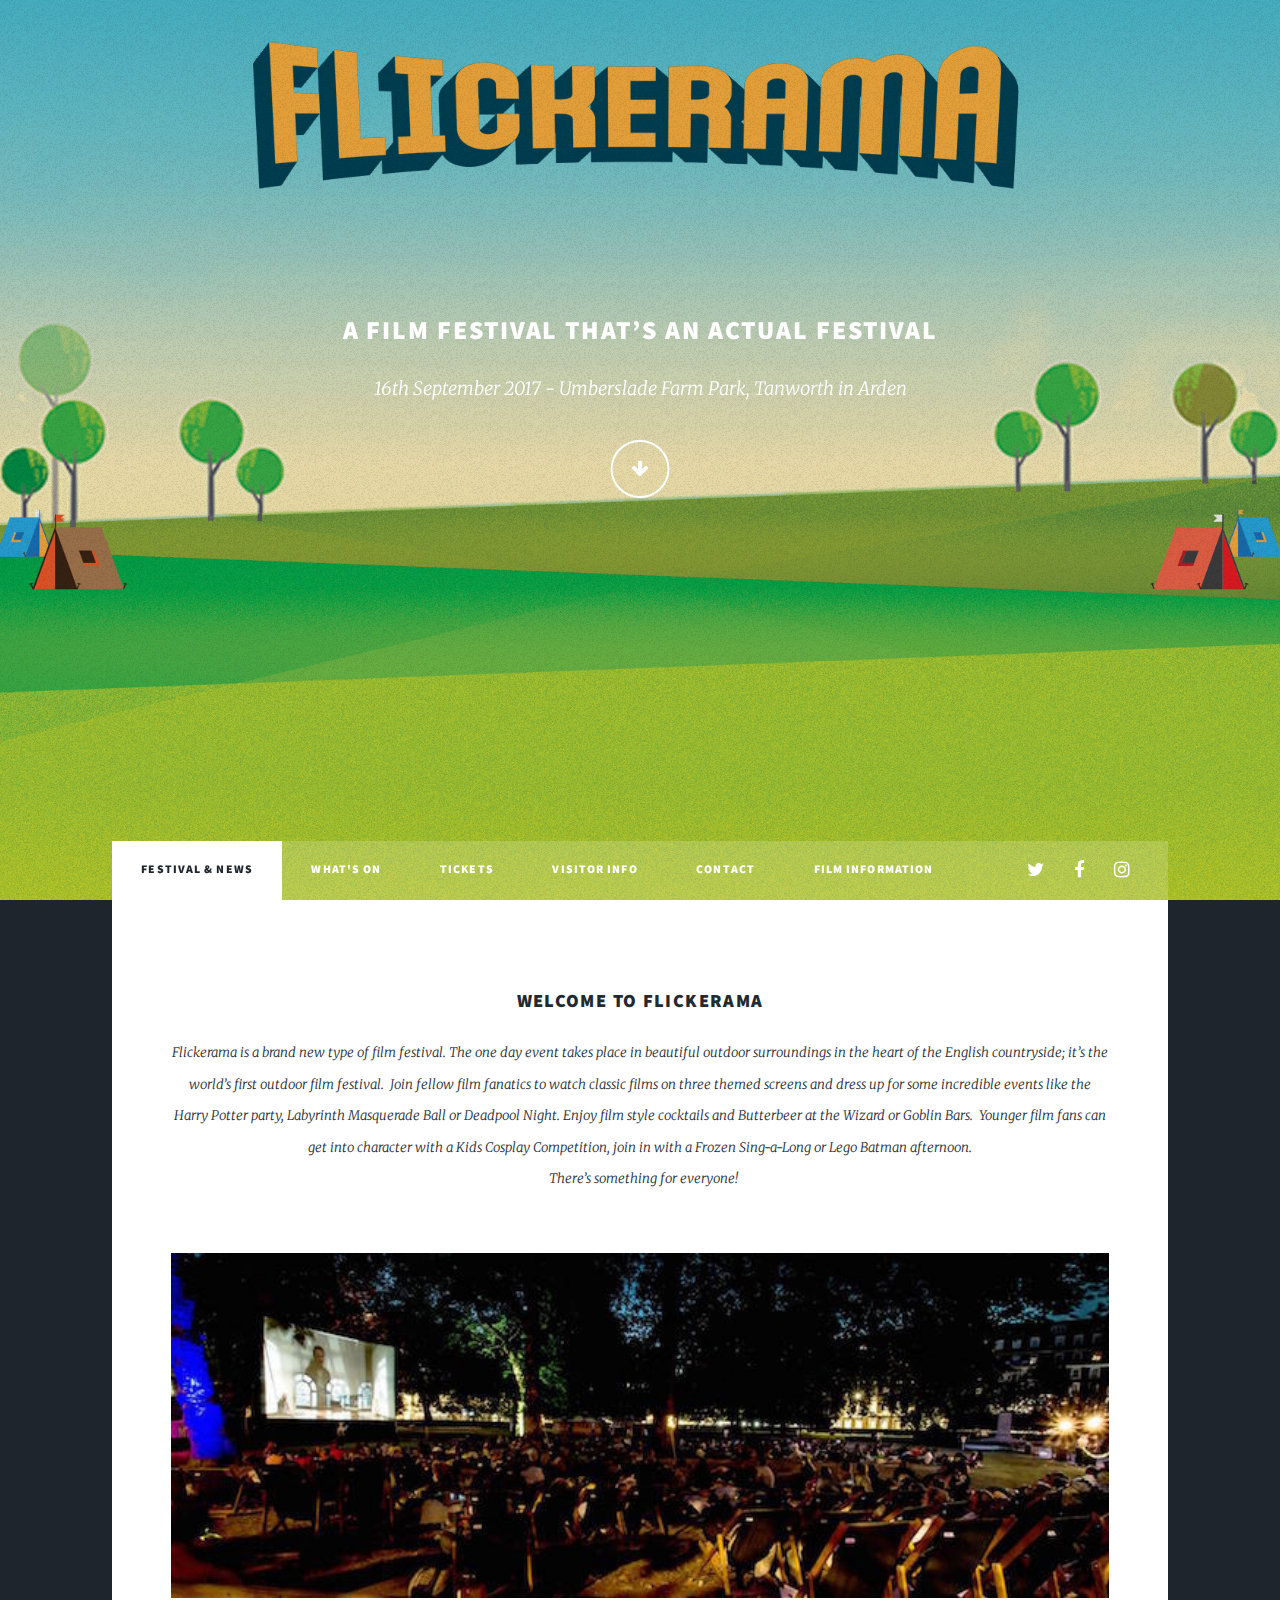
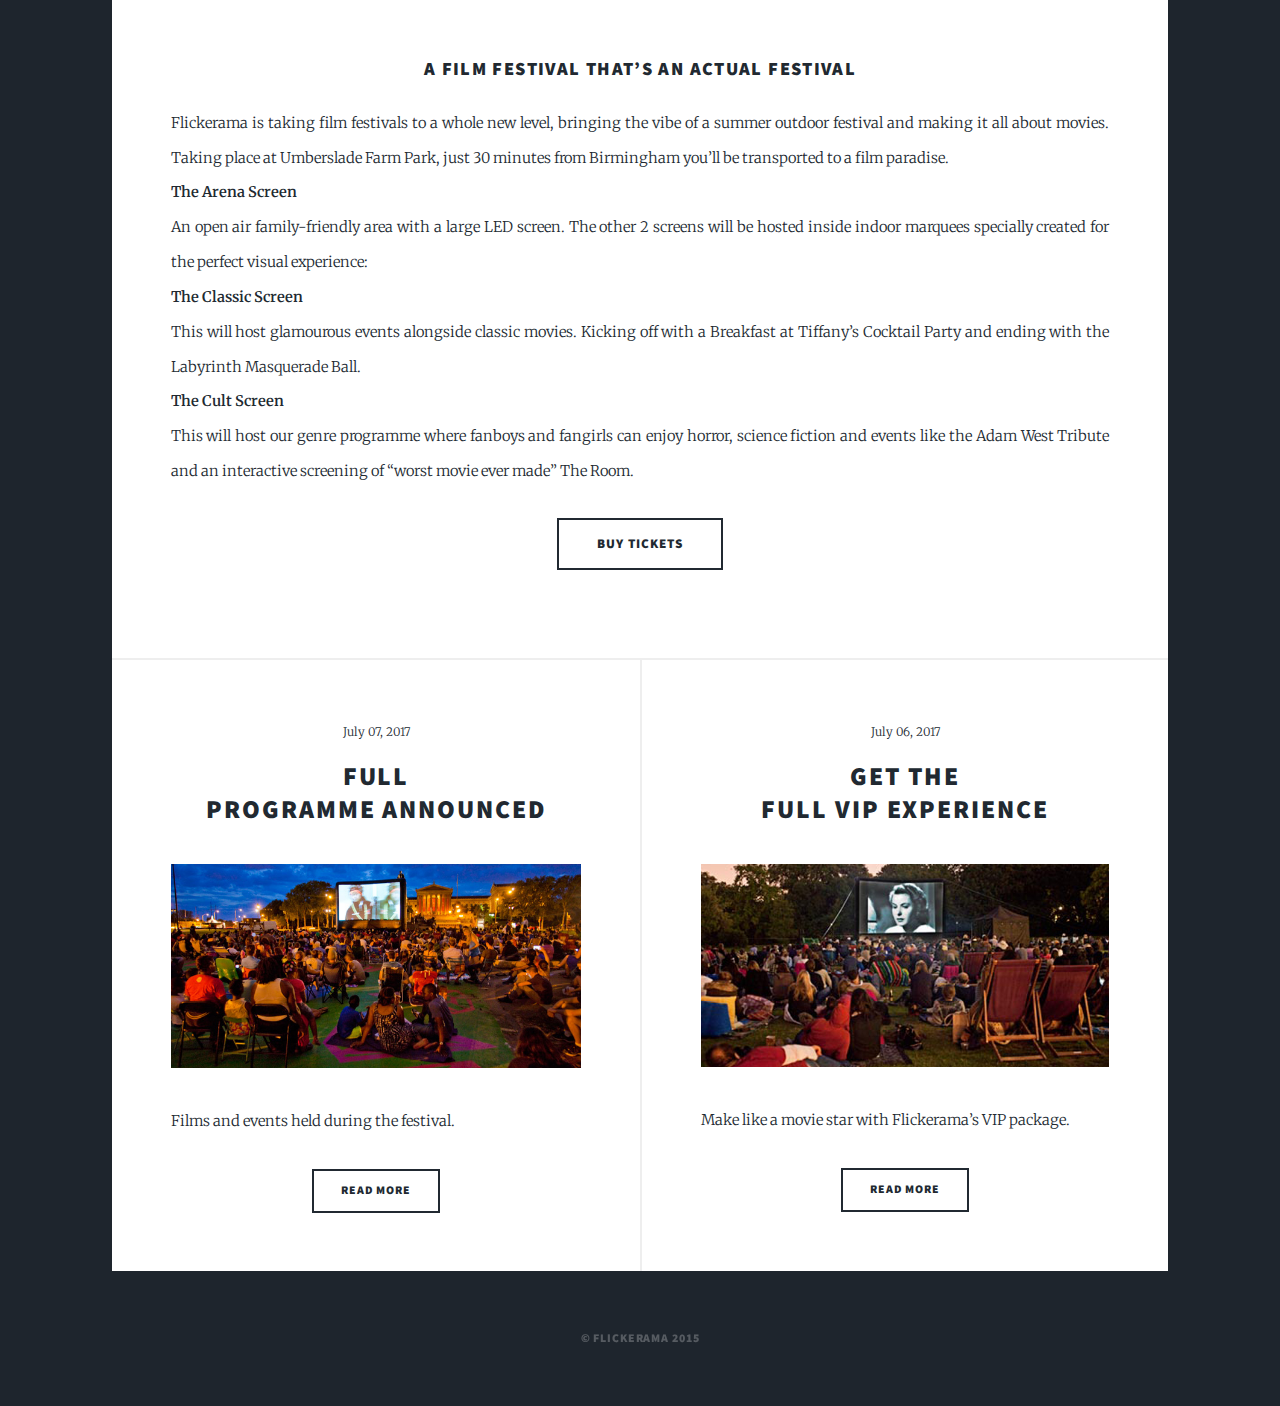
==== index.html @ 639da4da "working links to the news pages" ====
<!DOCTYPE HTML>
<html>
	<head>
		<title>Flickerama Film Festival</title>
		<meta charset="utf-8" />
		<meta name="viewport" content="width=device-width, initial-scale=1, user-scalable=no" />
		<link rel="stylesheet" href="assets/css/main.css" />
		<noscript><link rel="stylesheet" href="assets/css/noscript.css" /></noscript>
	</head>
	<body class="is-loading">

		<!-- Wrapper -->
			<div id="wrapper" class="fade-in">

				<!-- Intro -->
					<div id="intro">
						<div id="introText">
							<h2>A FILM FESTIVAL THAT’S AN ACTUAL FESTIVAL</h2>
							<p>16th September 2017 - Umberslade Farm Park, Tanworth in Arden</a><br /></p>
							<ul class="actions">
								<li><a href="#header" class="button icon solo fa-arrow-down scrolly">Continue</a></li>
							</ul>
						</div>
					</div>

				<!-- Header -->
					<header id="header">
						<!-- <a href="index.html" class="logo">HOME</a> -->
					</header>

				<!-- Nav -->
					<nav id="nav">
						<ul class="links">
							<li class="active"><a href="index.html">Festival & News</a></li>
							<li><a href="whatson.html">What's On</a></li>
							<li><a href="tickets.html">Tickets</a></li>
							<li><a href="visit.html">Visitor Info</a></li>
							<li><a href="contact.html">Contact</a></li>
							<li><a href="films.html">Film Information</a></li>
						</ul>
						<ul class="icons">
							<li><a href="http://twitter.com/flickerama" target="_blank" class="icon fa-twitter"><span class="label">Twitter</span></a></li>
							<li><a href="http://www.facebook.com/flickerama" target="_blank" class="icon fa-facebook"><span class="label">Facebook</span></a></li>
							<li><a href="#" class="icon fa-instagram"><span class="label">Instagram</span></a></li>
						</ul>
					</nav>

				<!-- Main -->
					<div id="main">

						<!-- Featured Post -->
							<article class="post featured">
								<header class="major">
									 <!--<span class="date">April 25, 2017</span> -->
									<h3>Welcome to Flickerama<br /></h3>
									<p>Flickerama is a brand new type of film festival. The one day event takes place in beautiful outdoor surroundings in the heart of the English countryside; it’s the world’s first outdoor film festival. 
									Join fellow film fanatics to watch classic films on three themed screens and dress up for some incredible events like the Harry Potter party, Labyrinth Masquerade Ball or Deadpool Night. Enjoy film style cocktails and Butterbeer at the Wizard or Goblin Bars.  Younger film fans can get into character with a Kids Cosplay Competition, join in with a Frozen Sing-a-Long or Lego Batman afternoon.<br />
 
									There’s something for everyone!</p>
								</header>
								<a href="#" class="image main"><img src="images/film1.jpg" alt="" /></a>
								<h3>A film festival that’s an actual festival<br /></h3>
								<p>Flickerama is taking film festivals to a whole new level, bringing the vibe of a summer outdoor festival and making it all about movies. Taking place at Umberslade Farm Park, just 30 minutes from Birmingham you’ll be transported to a film paradise.<br/>
								<b>The Arena Screen</b><br/>
								An open air family-friendly area with a large LED screen. The other 2 screens will be hosted inside indoor marquees specially created for the perfect visual experience:<br/>

								<b>The Classic Screen</b><br/>
								This will host glamourous events alongside classic movies. Kicking off with a Breakfast at Tiffany’s Cocktail Party and ending with the Labyrinth Masquerade Ball.<br/>

								<b>The Cult Screen</b><br/>
								This will host our genre programme where fanboys and fangirls can enjoy horror, science fiction and events like the Adam West Tribute and an interactive screening of “worst movie ever made” The Room.</p>

								<ul class="actions">
									<li><a href="#" class="button big">Buy Tickets</a></li>
								</ul>
							</article>

						<!-- Posts -->
							<section class="posts">
								<article>
									<header>
										<span class="date">July 07, 2017</span>
										<h2><a href="/news_july_07.html">Full<br />
										Programme Announced</a></h2>
									</header>
									<a href="#" class="image fit"><img src="images/film2.jpg" alt="" /></a>
									<p>Films and events held during the festival.</p>
									<ul class="actions">
										<li><a href="/news_july_07.html" class="button">Read More</a></li>
									</ul>
								</article>
								<article>
									<header>
										<span class="date">July 06, 2017</span>
										<h2><a href="/vip.html">GET THE<br />
										FULL VIP EXPERIENCE</a></h2>
									</header>
									<a href="#" class="image fit"><img src="images/film3.jpg" alt="" /></a>
									<p>Make like a movie star with Flickerama’s VIP package.</p>
									<ul class="actions">
										<li><a href="/vip.html" class="button">Read More</a></li>
									</ul>
								</article>
								<!-- <article>
									<header>
										<span class="date">April 18, 2017</span>
										<h2><a href="#">Ante mattis<br />
										interdum dolor</a></h2>
									</header>
									<a href="#" class="image fit"><img src="images/pic04.jpg" alt="" /></a>
									<p>Donec eget ex magna. Interdum et malesuada fames ac ante ipsum primis in faucibus. Pellentesque venenatis dolor imperdiet dolor mattis sagittis magna etiam.</p>
									<ul class="actions">
										<li><a href="#" class="button">Full Story</a></li>
									</ul>
								</article>
								<article>
									<header>
										<span class="date">April 14, 2017</span>
										<h2><a href="#">Tempus sed<br />
										nulla imperdiet</a></h2>
									</header>
									<a href="#" class="image fit"><img src="images/pic05.jpg" alt="" /></a>
									<p>Donec eget ex magna. Interdum et malesuada fames ac ante ipsum primis in faucibus. Pellentesque venenatis dolor imperdiet dolor mattis sagittis magna etiam.</p>
									<ul class="actions">
										<li><a href="#" class="button">Full Story</a></li>
									</ul>
								</article>
								<article>
									<header>
										<span class="date">April 11, 2017</span>
										<h2><a href="#">Odio magna<br />
										sed consectetur</a></h2>
									</header>
									<a href="#" class="image fit"><img src="images/pic06.jpg" alt="" /></a>
									<p>Donec eget ex magna. Interdum et malesuada fames ac ante ipsum primis in faucibus. Pellentesque venenatis dolor imperdiet dolor mattis sagittis magna etiam.</p>
									<ul class="actions">
										<li><a href="#" class="button">Full Story</a></li>
									</ul>
								</article>
								<article>
									<header>
										<span class="date">April 7, 2017</span>
										<h2><a href="#">Augue lorem<br />
										primis vestibulum</a></h2>
									</header>
									<a href="#" class="image fit"><img src="images/pic07.jpg" alt="" /></a>
									<p>Donec eget ex magna. Interdum et malesuada fames ac ante ipsum primis in faucibus. Pellentesque venenatis dolor imperdiet dolor mattis sagittis magna etiam.</p>
									<ul class="actions">
										<li><a href="#" class="button">Full Story</a></li>
									</ul>
								</article> -->
							</section>

						<!-- Footer -->
						<!--	<footer>
								<div class="pagination">
									<a href="#" class="previous">Prev</a>
									<a href="#" class="page active">1</a>
									<a href="#" class="page">2</a>
									<a href="#" class="page">3</a>
									<span class="extra">&hellip;</span>
									<a href="#" class="page">8</a>
									<a href="#" class="page">9</a>
									<a href="#" class="page">10</a>
									<a href="#" class="next">Next</a>
								</div>
							</footer> -->

					</div>

				<!-- Footer -->
					<footer id="footer">
						<!--<section>
							<form method="post" action="#">
								<div class="field">
									<label for="name">Name</label>
									<input type="text" name="name" id="name" />
								</div>
								<div class="field">
									<label for="email">Email</label>
									<input type="text" name="email" id="email" />
								</div>
								<div class="field">
									<label for="message">Message</label>
									<textarea name="message" id="message" rows="3"></textarea>
								</div>
								<ul class="actions">
									<li><input type="submit" value="Send Message" /></li>
								</ul>
							</form>
						</section>
						<section class="split contact">
							<section class="alt">
								<h3>Address</h3>
								<p>1234 Somewhere Road #87257<br />
								Nashville, TN 00000-0000</p>
							</section>
							<section>
								<h3>Phone</h3>
								<p><a href="#">(000) 000-0000</a></p>
							</section>
							<section>
								<h3>Email</h3>
								<p><a href="#">info@untitled.tld</a></p>
							</section>
							<section>
								<h3>Social</h3>
								<ul class="icons alt">
									<li><a href="#" class="icon alt fa-twitter"><span class="label">Twitter</span></a></li>
									<li><a href="#" class="icon alt fa-facebook"><span class="label">Facebook</span></a></li>
									<li><a href="#" class="icon alt fa-instagram"><span class="label">Instagram</span></a></li>
									<li><a href="#" class="icon alt fa-github"><span class="label">GitHub</span></a></li>
								</ul>
							</section>
						</section>  -->
					</footer>

				<!-- Copyright -->
					<div id="copyright">
						<ul><li>&copy; Flickerama 2015</li></ul>
					</div>

			</div>

		<!-- Scripts -->
			<script src="assets/js/jquery.min.js"></script>
			<script src="assets/js/jquery.scrollex.min.js"></script>
			<script src="assets/js/jquery.scrolly.min.js"></script>
			<script src="assets/js/skel.min.js"></script>
			<script src="assets/js/util.js"></script>
			<script src="assets/js/main.js"></script>

	</body>
</html>
---- assets/css/main.css ----
@import url(font-awesome.min.css);
@import url("https://fonts.googleapis.com/css?family=Merriweather:300,700,300italic,700italic|Source+Sans+Pro:900");

/* Reset */

	html, body, div, span, applet, object, iframe, h1, h2, h3, h4, h5, h6, p, blockquote, pre, a, abbr, acronym, address, big, cite, code, del, dfn, em, img, ins, kbd, q, s, samp, small, strike, strong, sub, sup, tt, var, b, u, i, center, dl, dt, dd, ol, ul, li, fieldset, form, label, legend, table, caption, tbody, tfoot, thead, tr, th, td, article, aside, canvas, details, embed, figure, figcaption, footer, header, hgroup, menu, nav, output, ruby, section, summary, time, mark, audio, video {
		margin: 0;
		padding: 0;
		border: 0;
		font-size: 100%;
		font: inherit;
		vertical-align: baseline;
	}

	article, aside, details, figcaption, figure, footer, header, hgroup, menu, nav, section {
		display: block;
	}

	body {
		line-height: 1;
	}

	ol, ul {
		list-style: none;
	}

	blockquote, q {
		quotes: none;
	}

	blockquote:before, blockquote:after, q:before, q:after {
		content: '';
		content: none;
	}

	table {
		border-collapse: collapse;
		border-spacing: 0;
	}

	body {
		-webkit-text-size-adjust: none;
	}

/* Box Model */

	*, *:before, *:after {
		-moz-box-sizing: border-box;
		-webkit-box-sizing: border-box;
		box-sizing: border-box;
	}

/* Grid */

	.row {
		border-bottom: solid 1px transparent;
		-moz-box-sizing: border-box;
		-webkit-box-sizing: border-box;
		box-sizing: border-box;
	}

	.row > * {
		float: left;
		-moz-box-sizing: border-box;
		-webkit-box-sizing: border-box;
		box-sizing: border-box;
	}

	.row:after, .row:before {
		content: '';
		display: block;
		clear: both;
		height: 0;
	}

	.row.uniform > * > :first-child {
		margin-top: 0;
	}

	.row.uniform > * > :last-child {
		margin-bottom: 0;
	}

	.row.\30 \25 > * {
		padding: 0 0 0 0rem;
	}

	.row.\30 \25 {
		margin: 0 0 -1px 0rem;
	}

	.row.uniform.\30 \25 > * {
		padding: 0rem 0 0 0rem;
	}

	.row.uniform.\30 \25 {
		margin: 0rem 0 -1px 0rem;
	}

	.row > * {
		padding: 0 0 0 1.5rem;
	}

	.row {
		margin: 0 0 -1px -1.5rem;
	}

	.row.uniform > * {
		padding: 1.5rem 0 0 1.5rem;
	}

	.row.uniform {
		margin: -1.5rem 0 -1px -1.5rem;
	}

	.row.\32 00\25 > * {
		padding: 0 0 0 3rem;
	}

	.row.\32 00\25 {
		margin: 0 0 -1px -3rem;
	}

	.row.uniform.\32 00\25 > * {
		padding: 3rem 0 0 3rem;
	}

	.row.uniform.\32 00\25 {
		margin: -3rem 0 -1px -3rem;
	}

	.row.\31 50\25 > * {
		padding: 0 0 0 2.25rem;
	}

	.row.\31 50\25 {
		margin: 0 0 -1px -2.25rem;
	}

	.row.uniform.\31 50\25 > * {
		padding: 2.25rem 0 0 2.25rem;
	}

	.row.uniform.\31 50\25 {
		margin: -2.25rem 0 -1px -2.25rem;
	}

	.row.\35 0\25 > * {
		padding: 0 0 0 0.75rem;
	}

	.row.\35 0\25 {
		margin: 0 0 -1px -0.75rem;
	}

	.row.uniform.\35 0\25 > * {
		padding: 0.75rem 0 0 0.75rem;
	}

	.row.uniform.\35 0\25 {
		margin: -0.75rem 0 -1px -0.75rem;
	}

	.row.\32 5\25 > * {
		padding: 0 0 0 0.375rem;
	}

	.row.\32 5\25 {
		margin: 0 0 -1px -0.375rem;
	}

	.row.uniform.\32 5\25 > * {
		padding: 0.375rem 0 0 0.375rem;
	}

	.row.uniform.\32 5\25 {
		margin: -0.375rem 0 -1px -0.375rem;
	}

	.\31 2u, .\31 2u\24 {
		width: 100%;
		clear: none;
		margin-left: 0;
	}

	.\31 1u, .\31 1u\24 {
		width: 91.6666666667%;
		clear: none;
		margin-left: 0;
	}

	.\31 0u, .\31 0u\24 {
		width: 83.3333333333%;
		clear: none;
		margin-left: 0;
	}

	.\39 u, .\39 u\24 {
		width: 75%;
		clear: none;
		margin-left: 0;
	}

	.\38 u, .\38 u\24 {
		width: 66.6666666667%;
		clear: none;
		margin-left: 0;
	}

	.\37 u, .\37 u\24 {
		width: 58.3333333333%;
		clear: none;
		margin-left: 0;
	}

	.\36 u, .\36 u\24 {
		width: 50%;
		clear: none;
		margin-left: 0;
	}

	.\35 u, .\35 u\24 {
		width: 41.6666666667%;
		clear: none;
		margin-left: 0;
	}

	.\34 u, .\34 u\24 {
		width: 33.3333333333%;
		clear: none;
		margin-left: 0;
	}

	.\33 u, .\33 u\24 {
		width: 25%;
		clear: none;
		margin-left: 0;
	}

	.\32 u, .\32 u\24 {
		width: 16.6666666667%;
		clear: none;
		margin-left: 0;
	}

	.\31 u, .\31 u\24 {
		width: 8.3333333333%;
		clear: none;
		margin-left: 0;
	}

	.\31 2u\24 + *,
	.\31 1u\24 + *,
	.\31 0u\24 + *,
	.\39 u\24 + *,
	.\38 u\24 + *,
	.\37 u\24 + *,
	.\36 u\24 + *,
	.\35 u\24 + *,
	.\34 u\24 + *,
	.\33 u\24 + *,
	.\32 u\24 + *,
	.\31 u\24 + * {
		clear: left;
	}

	.\-11u {
		margin-left: 91.66667%;
	}

	.\-10u {
		margin-left: 83.33333%;
	}

	.\-9u {
		margin-left: 75%;
	}

	.\-8u {
		margin-left: 66.66667%;
	}

	.\-7u {
		margin-left: 58.33333%;
	}

	.\-6u {
		margin-left: 50%;
	}

	.\-5u {
		margin-left: 41.66667%;
	}

	.\-4u {
		margin-left: 33.33333%;
	}

	.\-3u {
		margin-left: 25%;
	}

	.\-2u {
		margin-left: 16.66667%;
	}

	.\-1u {
		margin-left: 8.33333%;
	}

	@media screen and (max-width: 1680px) {

		.row > * {
			padding: 0 0 0 1.5rem;
		}

		.row {
			margin: 0 0 -1px -1.5rem;
		}

		.row.uniform > * {
			padding: 1.5rem 0 0 1.5rem;
		}

		.row.uniform {
			margin: -1.5rem 0 -1px -1.5rem;
		}

		.row.\32 00\25 > * {
			padding: 0 0 0 3rem;
		}

		.row.\32 00\25 {
			margin: 0 0 -1px -3rem;
		}

		.row.uniform.\32 00\25 > * {
			padding: 3rem 0 0 3rem;
		}

		.row.uniform.\32 00\25 {
			margin: -3rem 0 -1px -3rem;
		}

		.row.\31 50\25 > * {
			padding: 0 0 0 2.25rem;
		}

		.row.\31 50\25 {
			margin: 0 0 -1px -2.25rem;
		}

		.row.uniform.\31 50\25 > * {
			padding: 2.25rem 0 0 2.25rem;
		}

		.row.uniform.\31 50\25 {
			margin: -2.25rem 0 -1px -2.25rem;
		}

		.row.\35 0\25 > * {
			padding: 0 0 0 0.75rem;
		}

		.row.\35 0\25 {
			margin: 0 0 -1px -0.75rem;
		}

		.row.uniform.\35 0\25 > * {
			padding: 0.75rem 0 0 0.75rem;
		}

		.row.uniform.\35 0\25 {
			margin: -0.75rem 0 -1px -0.75rem;
		}

		.row.\32 5\25 > * {
			padding: 0 0 0 0.375rem;
		}

		.row.\32 5\25 {
			margin: 0 0 -1px -0.375rem;
		}

		.row.uniform.\32 5\25 > * {
			padding: 0.375rem 0 0 0.375rem;
		}

		.row.uniform.\32 5\25 {
			margin: -0.375rem 0 -1px -0.375rem;
		}

		.\31 2u\28xlarge\29, .\31 2u\24\28xlarge\29 {
			width: 100%;
			clear: none;
			margin-left: 0;
		}

		.\31 1u\28xlarge\29, .\31 1u\24\28xlarge\29 {
			width: 91.6666666667%;
			clear: none;
			margin-left: 0;
		}

		.\31 0u\28xlarge\29, .\31 0u\24\28xlarge\29 {
			width: 83.3333333333%;
			clear: none;
			margin-left: 0;
		}

		.\39 u\28xlarge\29, .\39 u\24\28xlarge\29 {
			width: 75%;
			clear: none;
			margin-left: 0;
		}

		.\38 u\28xlarge\29, .\38 u\24\28xlarge\29 {
			width: 66.6666666667%;
			clear: none;
			margin-left: 0;
		}

		.\37 u\28xlarge\29, .\37 u\24\28xlarge\29 {
			width: 58.3333333333%;
			clear: none;
			margin-left: 0;
		}

		.\36 u\28xlarge\29, .\36 u\24\28xlarge\29 {
			width: 50%;
			clear: none;
			margin-left: 0;
		}

		.\35 u\28xlarge\29, .\35 u\24\28xlarge\29 {
			width: 41.6666666667%;
			clear: none;
			margin-left: 0;
		}

		.\34 u\28xlarge\29, .\34 u\24\28xlarge\29 {
			width: 33.3333333333%;
			clear: none;
			margin-left: 0;
		}

		.\33 u\28xlarge\29, .\33 u\24\28xlarge\29 {
			width: 25%;
			clear: none;
			margin-left: 0;
		}

		.\32 u\28xlarge\29, .\32 u\24\28xlarge\29 {
			width: 16.6666666667%;
			clear: none;
			margin-left: 0;
		}

		.\31 u\28xlarge\29, .\31 u\24\28xlarge\29 {
			width: 8.3333333333%;
			clear: none;
			margin-left: 0;
		}

		.\31 2u\24\28xlarge\29 + *,
		.\31 1u\24\28xlarge\29 + *,
		.\31 0u\24\28xlarge\29 + *,
		.\39 u\24\28xlarge\29 + *,
		.\38 u\24\28xlarge\29 + *,
		.\37 u\24\28xlarge\29 + *,
		.\36 u\24\28xlarge\29 + *,
		.\35 u\24\28xlarge\29 + *,
		.\34 u\24\28xlarge\29 + *,
		.\33 u\24\28xlarge\29 + *,
		.\32 u\24\28xlarge\29 + *,
		.\31 u\24\28xlarge\29 + * {
			clear: left;
		}

		.\-11u\28xlarge\29 {
			margin-left: 91.66667%;
		}

		.\-10u\28xlarge\29 {
			margin-left: 83.33333%;
		}

		.\-9u\28xlarge\29 {
			margin-left: 75%;
		}

		.\-8u\28xlarge\29 {
			margin-left: 66.66667%;
		}

		.\-7u\28xlarge\29 {
			margin-left: 58.33333%;
		}

		.\-6u\28xlarge\29 {
			margin-left: 50%;
		}

		.\-5u\28xlarge\29 {
			margin-left: 41.66667%;
		}

		.\-4u\28xlarge\29 {
			margin-left: 33.33333%;
		}

		.\-3u\28xlarge\29 {
			margin-left: 25%;
		}

		.\-2u\28xlarge\29 {
			margin-left: 16.66667%;
		}

		.\-1u\28xlarge\29 {
			margin-left: 8.33333%;
		}

	}

	@media screen and (max-width: 1280px) {

		.row > * {
			padding: 0 0 0 1.5rem;
		}

		.row {
			margin: 0 0 -1px -1.5rem;
		}

		.row.uniform > * {
			padding: 1.5rem 0 0 1.5rem;
		}

		.row.uniform {
			margin: -1.5rem 0 -1px -1.5rem;
		}

		.row.\32 00\25 > * {
			padding: 0 0 0 3rem;
		}

		.row.\32 00\25 {
			margin: 0 0 -1px -3rem;
		}

		.row.uniform.\32 00\25 > * {
			padding: 3rem 0 0 3rem;
		}

		.row.uniform.\32 00\25 {
			margin: -3rem 0 -1px -3rem;
		}

		.row.\31 50\25 > * {
			padding: 0 0 0 2.25rem;
		}

		.row.\31 50\25 {
			margin: 0 0 -1px -2.25rem;
		}

		.row.uniform.\31 50\25 > * {
			padding: 2.25rem 0 0 2.25rem;
		}

		.row.uniform.\31 50\25 {
			margin: -2.25rem 0 -1px -2.25rem;
		}

		.row.\35 0\25 > * {
			padding: 0 0 0 0.75rem;
		}

		.row.\35 0\25 {
			margin: 0 0 -1px -0.75rem;
		}

		.row.uniform.\35 0\25 > * {
			padding: 0.75rem 0 0 0.75rem;
		}

		.row.uniform.\35 0\25 {
			margin: -0.75rem 0 -1px -0.75rem;
		}

		.row.\32 5\25 > * {
			padding: 0 0 0 0.375rem;
		}

		.row.\32 5\25 {
			margin: 0 0 -1px -0.375rem;
		}

		.row.uniform.\32 5\25 > * {
			padding: 0.375rem 0 0 0.375rem;
		}

		.row.uniform.\32 5\25 {
			margin: -0.375rem 0 -1px -0.375rem;
		}

		.\31 2u\28large\29, .\31 2u\24\28large\29 {
			width: 100%;
			clear: none;
			margin-left: 0;
		}

		.\31 1u\28large\29, .\31 1u\24\28large\29 {
			width: 91.6666666667%;
			clear: none;
			margin-left: 0;
		}

		.\31 0u\28large\29, .\31 0u\24\28large\29 {
			width: 83.3333333333%;
			clear: none;
			margin-left: 0;
		}

		.\39 u\28large\29, .\39 u\24\28large\29 {
			width: 75%;
			clear: none;
			margin-left: 0;
		}

		.\38 u\28large\29, .\38 u\24\28large\29 {
			width: 66.6666666667%;
			clear: none;
			margin-left: 0;
		}

		.\37 u\28large\29, .\37 u\24\28large\29 {
			width: 58.3333333333%;
			clear: none;
			margin-left: 0;
		}

		.\36 u\28large\29, .\36 u\24\28large\29 {
			width: 50%;
			clear: none;
			margin-left: 0;
		}

		.\35 u\28large\29, .\35 u\24\28large\29 {
			width: 41.6666666667%;
			clear: none;
			margin-left: 0;
		}

		.\34 u\28large\29, .\34 u\24\28large\29 {
			width: 33.3333333333%;
			clear: none;
			margin-left: 0;
		}

		.\33 u\28large\29, .\33 u\24\28large\29 {
			width: 25%;
			clear: none;
			margin-left: 0;
		}

		.\32 u\28large\29, .\32 u\24\28large\29 {
			width: 16.6666666667%;
			clear: none;
			margin-left: 0;
		}

		.\31 u\28large\29, .\31 u\24\28large\29 {
			width: 8.3333333333%;
			clear: none;
			margin-left: 0;
		}

		.\31 2u\24\28large\29 + *,
		.\31 1u\24\28large\29 + *,
		.\31 0u\24\28large\29 + *,
		.\39 u\24\28large\29 + *,
		.\38 u\24\28large\29 + *,
		.\37 u\24\28large\29 + *,
		.\36 u\24\28large\29 + *,
		.\35 u\24\28large\29 + *,
		.\34 u\24\28large\29 + *,
		.\33 u\24\28large\29 + *,
		.\32 u\24\28large\29 + *,
		.\31 u\24\28large\29 + * {
			clear: left;
		}

		.\-11u\28large\29 {
			margin-left: 91.66667%;
		}

		.\-10u\28large\29 {
			margin-left: 83.33333%;
		}

		.\-9u\28large\29 {
			margin-left: 75%;
		}

		.\-8u\28large\29 {
			margin-left: 66.66667%;
		}

		.\-7u\28large\29 {
			margin-left: 58.33333%;
		}

		.\-6u\28large\29 {
			margin-left: 50%;
		}

		.\-5u\28large\29 {
			margin-left: 41.66667%;
		}

		.\-4u\28large\29 {
			margin-left: 33.33333%;
		}

		.\-3u\28large\29 {
			margin-left: 25%;
		}

		.\-2u\28large\29 {
			margin-left: 16.66667%;
		}

		.\-1u\28large\29 {
			margin-left: 8.33333%;
		}

	}

	@media screen and (max-width: 980px) {

		.row > * {
			padding: 0 0 0 1.5rem;
		}

		.row {
			margin: 0 0 -1px -1.5rem;
		}

		.row.uniform > * {
			padding: 1.5rem 0 0 1.5rem;
		}

		.row.uniform {
			margin: -1.5rem 0 -1px -1.5rem;
		}

		.row.\32 00\25 > * {
			padding: 0 0 0 3rem;
		}

		.row.\32 00\25 {
			margin: 0 0 -1px -3rem;
		}

		.row.uniform.\32 00\25 > * {
			padding: 3rem 0 0 3rem;
		}

		.row.uniform.\32 00\25 {
			margin: -3rem 0 -1px -3rem;
		}

		.row.\31 50\25 > * {
			padding: 0 0 0 2.25rem;
		}

		.row.\31 50\25 {
			margin: 0 0 -1px -2.25rem;
		}

		.row.uniform.\31 50\25 > * {
			padding: 2.25rem 0 0 2.25rem;
		}

		.row.uniform.\31 50\25 {
			margin: -2.25rem 0 -1px -2.25rem;
		}

		.row.\35 0\25 > * {
			padding: 0 0 0 0.75rem;
		}

		.row.\35 0\25 {
			margin: 0 0 -1px -0.75rem;
		}

		.row.uniform.\35 0\25 > * {
			padding: 0.75rem 0 0 0.75rem;
		}

		.row.uniform.\35 0\25 {
			margin: -0.75rem 0 -1px -0.75rem;
		}

		.row.\32 5\25 > * {
			padding: 0 0 0 0.375rem;
		}

		.row.\32 5\25 {
			margin: 0 0 -1px -0.375rem;
		}

		.row.uniform.\32 5\25 > * {
			padding: 0.375rem 0 0 0.375rem;
		}

		.row.uniform.\32 5\25 {
			margin: -0.375rem 0 -1px -0.375rem;
		}

		.\31 2u\28medium\29, .\31 2u\24\28medium\29 {
			width: 100%;
			clear: none;
			margin-left: 0;
		}

		.\31 1u\28medium\29, .\31 1u\24\28medium\29 {
			width: 91.6666666667%;
			clear: none;
			margin-left: 0;
		}

		.\31 0u\28medium\29, .\31 0u\24\28medium\29 {
			width: 83.3333333333%;
			clear: none;
			margin-left: 0;
		}

		.\39 u\28medium\29, .\39 u\24\28medium\29 {
			width: 75%;
			clear: none;
			margin-left: 0;
		}

		.\38 u\28medium\29, .\38 u\24\28medium\29 {
			width: 66.6666666667%;
			clear: none;
			margin-left: 0;
		}

		.\37 u\28medium\29, .\37 u\24\28medium\29 {
			width: 58.3333333333%;
			clear: none;
			margin-left: 0;
		}

		.\36 u\28medium\29, .\36 u\24\28medium\29 {
			width: 50%;
			clear: none;
			margin-left: 0;
		}

		.\35 u\28medium\29, .\35 u\24\28medium\29 {
			width: 41.6666666667%;
			clear: none;
			margin-left: 0;
		}

		.\34 u\28medium\29, .\34 u\24\28medium\29 {
			width: 33.3333333333%;
			clear: none;
			margin-left: 0;
		}

		.\33 u\28medium\29, .\33 u\24\28medium\29 {
			width: 25%;
			clear: none;
			margin-left: 0;
		}

		.\32 u\28medium\29, .\32 u\24\28medium\29 {
			width: 16.6666666667%;
			clear: none;
			margin-left: 0;
		}

		.\31 u\28medium\29, .\31 u\24\28medium\29 {
			width: 8.3333333333%;
			clear: none;
			margin-left: 0;
		}

		.\31 2u\24\28medium\29 + *,
		.\31 1u\24\28medium\29 + *,
		.\31 0u\24\28medium\29 + *,
		.\39 u\24\28medium\29 + *,
		.\38 u\24\28medium\29 + *,
		.\37 u\24\28medium\29 + *,
		.\36 u\24\28medium\29 + *,
		.\35 u\24\28medium\29 + *,
		.\34 u\24\28medium\29 + *,
		.\33 u\24\28medium\29 + *,
		.\32 u\24\28medium\29 + *,
		.\31 u\24\28medium\29 + * {
			clear: left;
		}

		.\-11u\28medium\29 {
			margin-left: 91.66667%;
		}

		.\-10u\28medium\29 {
			margin-left: 83.33333%;
		}

		.\-9u\28medium\29 {
			margin-left: 75%;
		}

		.\-8u\28medium\29 {
			margin-left: 66.66667%;
		}

		.\-7u\28medium\29 {
			margin-left: 58.33333%;
		}

		.\-6u\28medium\29 {
			margin-left: 50%;
		}

		.\-5u\28medium\29 {
			margin-left: 41.66667%;
		}

		.\-4u\28medium\29 {
			margin-left: 33.33333%;
		}

		.\-3u\28medium\29 {
			margin-left: 25%;
		}

		.\-2u\28medium\29 {
			margin-left: 16.66667%;
		}

		.\-1u\28medium\29 {
			margin-left: 8.33333%;
		}

	}

	@media screen and (max-width: 736px) {

		.row > * {
			padding: 0 0 0 1.5rem;
		}

		.row {
			margin: 0 0 -1px -1.5rem;
		}

		.row.uniform > * {
			padding: 1.5rem 0 0 1.5rem;
		}

		.row.uniform {
			margin: -1.5rem 0 -1px -1.5rem;
		}

		.row.\32 00\25 > * {
			padding: 0 0 0 3rem;
		}

		.row.\32 00\25 {
			margin: 0 0 -1px -3rem;
		}

		.row.uniform.\32 00\25 > * {
			padding: 3rem 0 0 3rem;
		}

		.row.uniform.\32 00\25 {
			margin: -3rem 0 -1px -3rem;
		}

		.row.\31 50\25 > * {
			padding: 0 0 0 2.25rem;
		}

		.row.\31 50\25 {
			margin: 0 0 -1px -2.25rem;
		}

		.row.uniform.\31 50\25 > * {
			padding: 2.25rem 0 0 2.25rem;
		}

		.row.uniform.\31 50\25 {
			margin: -2.25rem 0 -1px -2.25rem;
		}

		.row.\35 0\25 > * {
			padding: 0 0 0 0.75rem;
		}

		.row.\35 0\25 {
			margin: 0 0 -1px -0.75rem;
		}

		.row.uniform.\35 0\25 > * {
			padding: 0.75rem 0 0 0.75rem;
		}

		.row.uniform.\35 0\25 {
			margin: -0.75rem 0 -1px -0.75rem;
		}

		.row.\32 5\25 > * {
			padding: 0 0 0 0.375rem;
		}

		.row.\32 5\25 {
			margin: 0 0 -1px -0.375rem;
		}

		.row.uniform.\32 5\25 > * {
			padding: 0.375rem 0 0 0.375rem;
		}

		.row.uniform.\32 5\25 {
			margin: -0.375rem 0 -1px -0.375rem;
		}

		.\31 2u\28small\29, .\31 2u\24\28small\29 {
			width: 100%;
			clear: none;
			margin-left: 0;
		}

		.\31 1u\28small\29, .\31 1u\24\28small\29 {
			width: 91.6666666667%;
			clear: none;
			margin-left: 0;
		}

		.\31 0u\28small\29, .\31 0u\24\28small\29 {
			width: 83.3333333333%;
			clear: none;
			margin-left: 0;
		}

		.\39 u\28small\29, .\39 u\24\28small\29 {
			width: 75%;
			clear: none;
			margin-left: 0;
		}

		.\38 u\28small\29, .\38 u\24\28small\29 {
			width: 66.6666666667%;
			clear: none;
			margin-left: 0;
		}

		.\37 u\28small\29, .\37 u\24\28small\29 {
			width: 58.3333333333%;
			clear: none;
			margin-left: 0;
		}

		.\36 u\28small\29, .\36 u\24\28small\29 {
			width: 50%;
			clear: none;
			margin-left: 0;
		}

		.\35 u\28small\29, .\35 u\24\28small\29 {
			width: 41.6666666667%;
			clear: none;
			margin-left: 0;
		}

		.\34 u\28small\29, .\34 u\24\28small\29 {
			width: 33.3333333333%;
			clear: none;
			margin-left: 0;
		}

		.\33 u\28small\29, .\33 u\24\28small\29 {
			width: 25%;
			clear: none;
			margin-left: 0;
		}

		.\32 u\28small\29, .\32 u\24\28small\29 {
			width: 16.6666666667%;
			clear: none;
			margin-left: 0;
		}

		.\31 u\28small\29, .\31 u\24\28small\29 {
			width: 8.3333333333%;
			clear: none;
			margin-left: 0;
		}

		.\31 2u\24\28small\29 + *,
		.\31 1u\24\28small\29 + *,
		.\31 0u\24\28small\29 + *,
		.\39 u\24\28small\29 + *,
		.\38 u\24\28small\29 + *,
		.\37 u\24\28small\29 + *,
		.\36 u\24\28small\29 + *,
		.\35 u\24\28small\29 + *,
		.\34 u\24\28small\29 + *,
		.\33 u\24\28small\29 + *,
		.\32 u\24\28small\29 + *,
		.\31 u\24\28small\29 + * {
			clear: left;
		}

		.\-11u\28small\29 {
			margin-left: 91.66667%;
		}

		.\-10u\28small\29 {
			margin-left: 83.33333%;
		}

		.\-9u\28small\29 {
			margin-left: 75%;
		}

		.\-8u\28small\29 {
			margin-left: 66.66667%;
		}

		.\-7u\28small\29 {
			margin-left: 58.33333%;
		}

		.\-6u\28small\29 {
			margin-left: 50%;
		}

		.\-5u\28small\29 {
			margin-left: 41.66667%;
		}

		.\-4u\28small\29 {
			margin-left: 33.33333%;
		}

		.\-3u\28small\29 {
			margin-left: 25%;
		}

		.\-2u\28small\29 {
			margin-left: 16.66667%;
		}

		.\-1u\28small\29 {
			margin-left: 8.33333%;
		}

	}

	@media screen and (max-width: 480px) {

		.row > * {
			padding: 0 0 0 1.5rem;
		}

		.row {
			margin: 0 0 -1px -1.5rem;
		}

		.row.uniform > * {
			padding: 1.5rem 0 0 1.5rem;
		}

		.row.uniform {
			margin: -1.5rem 0 -1px -1.5rem;
		}

		.row.\32 00\25 > * {
			padding: 0 0 0 3rem;
		}

		.row.\32 00\25 {
			margin: 0 0 -1px -3rem;
		}

		.row.uniform.\32 00\25 > * {
			padding: 3rem 0 0 3rem;
		}

		.row.uniform.\32 00\25 {
			margin: -3rem 0 -1px -3rem;
		}

		.row.\31 50\25 > * {
			padding: 0 0 0 2.25rem;
		}

		.row.\31 50\25 {
			margin: 0 0 -1px -2.25rem;
		}

		.row.uniform.\31 50\25 > * {
			padding: 2.25rem 0 0 2.25rem;
		}

		.row.uniform.\31 50\25 {
			margin: -2.25rem 0 -1px -2.25rem;
		}

		.row.\35 0\25 > * {
			padding: 0 0 0 0.75rem;
		}

		.row.\35 0\25 {
			margin: 0 0 -1px -0.75rem;
		}

		.row.uniform.\35 0\25 > * {
			padding: 0.75rem 0 0 0.75rem;
		}

		.row.uniform.\35 0\25 {
			margin: -0.75rem 0 -1px -0.75rem;
		}

		.row.\32 5\25 > * {
			padding: 0 0 0 0.375rem;
		}

		.row.\32 5\25 {
			margin: 0 0 -1px -0.375rem;
		}

		.row.uniform.\32 5\25 > * {
			padding: 0.375rem 0 0 0.375rem;
		}

		.row.uniform.\32 5\25 {
			margin: -0.375rem 0 -1px -0.375rem;
		}

		.\31 2u\28xsmall\29, .\31 2u\24\28xsmall\29 {
			width: 100%;
			clear: none;
			margin-left: 0;
		}

		.\31 1u\28xsmall\29, .\31 1u\24\28xsmall\29 {
			width: 91.6666666667%;
			clear: none;
			margin-left: 0;
		}

		.\31 0u\28xsmall\29, .\31 0u\24\28xsmall\29 {
			width: 83.3333333333%;
			clear: none;
			margin-left: 0;
		}

		.\39 u\28xsmall\29, .\39 u\24\28xsmall\29 {
			width: 75%;
			clear: none;
			margin-left: 0;
		}

		.\38 u\28xsmall\29, .\38 u\24\28xsmall\29 {
			width: 66.6666666667%;
			clear: none;
			margin-left: 0;
		}

		.\37 u\28xsmall\29, .\37 u\24\28xsmall\29 {
			width: 58.3333333333%;
			clear: none;
			margin-left: 0;
		}

		.\36 u\28xsmall\29, .\36 u\24\28xsmall\29 {
			width: 50%;
			clear: none;
			margin-left: 0;
		}

		.\35 u\28xsmall\29, .\35 u\24\28xsmall\29 {
			width: 41.6666666667%;
			clear: none;
			margin-left: 0;
		}

		.\34 u\28xsmall\29, .\34 u\24\28xsmall\29 {
			width: 33.3333333333%;
			clear: none;
			margin-left: 0;
		}

		.\33 u\28xsmall\29, .\33 u\24\28xsmall\29 {
			width: 25%;
			clear: none;
			margin-left: 0;
		}

		.\32 u\28xsmall\29, .\32 u\24\28xsmall\29 {
			width: 16.6666666667%;
			clear: none;
			margin-left: 0;
		}

		.\31 u\28xsmall\29, .\31 u\24\28xsmall\29 {
			width: 8.3333333333%;
			clear: none;
			margin-left: 0;
		}

		.\31 2u\24\28xsmall\29 + *,
		.\31 1u\24\28xsmall\29 + *,
		.\31 0u\24\28xsmall\29 + *,
		.\39 u\24\28xsmall\29 + *,
		.\38 u\24\28xsmall\29 + *,
		.\37 u\24\28xsmall\29 + *,
		.\36 u\24\28xsmall\29 + *,
		.\35 u\24\28xsmall\29 + *,
		.\34 u\24\28xsmall\29 + *,
		.\33 u\24\28xsmall\29 + *,
		.\32 u\24\28xsmall\29 + *,
		.\31 u\24\28xsmall\29 + * {
			clear: left;
		}

		.\-11u\28xsmall\29 {
			margin-left: 91.66667%;
		}

		.\-10u\28xsmall\29 {
			margin-left: 83.33333%;
		}

		.\-9u\28xsmall\29 {
			margin-left: 75%;
		}

		.\-8u\28xsmall\29 {
			margin-left: 66.66667%;
		}

		.\-7u\28xsmall\29 {
			margin-left: 58.33333%;
		}

		.\-6u\28xsmall\29 {
			margin-left: 50%;
		}

		.\-5u\28xsmall\29 {
			margin-left: 41.66667%;
		}

		.\-4u\28xsmall\29 {
			margin-left: 33.33333%;
		}

		.\-3u\28xsmall\29 {
			margin-left: 25%;
		}

		.\-2u\28xsmall\29 {
			margin-left: 16.66667%;
		}

		.\-1u\28xsmall\29 {
			margin-left: 8.33333%;
		}

	}

	@media screen and (max-width: 360px) {

		.row > * {
			padding: 0 0 0 1.5rem;
		}

		.row {
			margin: 0 0 -1px -1.5rem;
		}

		.row.uniform > * {
			padding: 1.5rem 0 0 1.5rem;
		}

		.row.uniform {
			margin: -1.5rem 0 -1px -1.5rem;
		}

		.row.\32 00\25 > * {
			padding: 0 0 0 3rem;
		}

		.row.\32 00\25 {
			margin: 0 0 -1px -3rem;
		}

		.row.uniform.\32 00\25 > * {
			padding: 3rem 0 0 3rem;
		}

		.row.uniform.\32 00\25 {
			margin: -3rem 0 -1px -3rem;
		}

		.row.\31 50\25 > * {
			padding: 0 0 0 2.25rem;
		}

		.row.\31 50\25 {
			margin: 0 0 -1px -2.25rem;
		}

		.row.uniform.\31 50\25 > * {
			padding: 2.25rem 0 0 2.25rem;
		}

		.row.uniform.\31 50\25 {
			margin: -2.25rem 0 -1px -2.25rem;
		}

		.row.\35 0\25 > * {
			padding: 0 0 0 0.75rem;
		}

		.row.\35 0\25 {
			margin: 0 0 -1px -0.75rem;
		}

		.row.uniform.\35 0\25 > * {
			padding: 0.75rem 0 0 0.75rem;
		}

		.row.uniform.\35 0\25 {
			margin: -0.75rem 0 -1px -0.75rem;
		}

		.row.\32 5\25 > * {
			padding: 0 0 0 0.375rem;
		}

		.row.\32 5\25 {
			margin: 0 0 -1px -0.375rem;
		}

		.row.uniform.\32 5\25 > * {
			padding: 0.375rem 0 0 0.375rem;
		}

		.row.uniform.\32 5\25 {
			margin: -0.375rem 0 -1px -0.375rem;
		}

		.\31 2u\28xxsmall\29, .\31 2u\24\28xxsmall\29 {
			width: 100%;
			clear: none;
			margin-left: 0;
		}

		.\31 1u\28xxsmall\29, .\31 1u\24\28xxsmall\29 {
			width: 91.6666666667%;
			clear: none;
			margin-left: 0;
		}

		.\31 0u\28xxsmall\29, .\31 0u\24\28xxsmall\29 {
			width: 83.3333333333%;
			clear: none;
			margin-left: 0;
		}

		.\39 u\28xxsmall\29, .\39 u\24\28xxsmall\29 {
			width: 75%;
			clear: none;
			margin-left: 0;
		}

		.\38 u\28xxsmall\29, .\38 u\24\28xxsmall\29 {
			width: 66.6666666667%;
			clear: none;
			margin-left: 0;
		}

		.\37 u\28xxsmall\29, .\37 u\24\28xxsmall\29 {
			width: 58.3333333333%;
			clear: none;
			margin-left: 0;
		}

		.\36 u\28xxsmall\29, .\36 u\24\28xxsmall\29 {
			width: 50%;
			clear: none;
			margin-left: 0;
		}

		.\35 u\28xxsmall\29, .\35 u\24\28xxsmall\29 {
			width: 41.6666666667%;
			clear: none;
			margin-left: 0;
		}

		.\34 u\28xxsmall\29, .\34 u\24\28xxsmall\29 {
			width: 33.3333333333%;
			clear: none;
			margin-left: 0;
		}

		.\33 u\28xxsmall\29, .\33 u\24\28xxsmall\29 {
			width: 25%;
			clear: none;
			margin-left: 0;
		}

		.\32 u\28xxsmall\29, .\32 u\24\28xxsmall\29 {
			width: 16.6666666667%;
			clear: none;
			margin-left: 0;
		}

		.\31 u\28xxsmall\29, .\31 u\24\28xxsmall\29 {
			width: 8.3333333333%;
			clear: none;
			margin-left: 0;
		}

		.\31 2u\24\28xxsmall\29 + *,
		.\31 1u\24\28xxsmall\29 + *,
		.\31 0u\24\28xxsmall\29 + *,
		.\39 u\24\28xxsmall\29 + *,
		.\38 u\24\28xxsmall\29 + *,
		.\37 u\24\28xxsmall\29 + *,
		.\36 u\24\28xxsmall\29 + *,
		.\35 u\24\28xxsmall\29 + *,
		.\34 u\24\28xxsmall\29 + *,
		.\33 u\24\28xxsmall\29 + *,
		.\32 u\24\28xxsmall\29 + *,
		.\31 u\24\28xxsmall\29 + * {
			clear: left;
		}

		.\-11u\28xxsmall\29 {
			margin-left: 91.66667%;
		}

		.\-10u\28xxsmall\29 {
			margin-left: 83.33333%;
		}

		.\-9u\28xxsmall\29 {
			margin-left: 75%;
		}

		.\-8u\28xxsmall\29 {
			margin-left: 66.66667%;
		}

		.\-7u\28xxsmall\29 {
			margin-left: 58.33333%;
		}

		.\-6u\28xxsmall\29 {
			margin-left: 50%;
		}

		.\-5u\28xxsmall\29 {
			margin-left: 41.66667%;
		}

		.\-4u\28xxsmall\29 {
			margin-left: 33.33333%;
		}

		.\-3u\28xxsmall\29 {
			margin-left: 25%;
		}

		.\-2u\28xxsmall\29 {
			margin-left: 16.66667%;
		}

		.\-1u\28xxsmall\29 {
			margin-left: 8.33333%;
		}

	}

/* Basic */

	@-ms-viewport {
		width: device-width;
	}

	body {
		-ms-overflow-style: scrollbar;
	}

	@media screen and (max-width: 480px) {

		html, body {
			min-width: 320px;
		}

	}

	body {
		background-color: #1e252d;
	}

		body.is-loading *, body.is-loading *:before, body.is-loading *:after {
			-moz-animation: none !important;
			-webkit-animation: none !important;
			-ms-animation: none !important;
			animation: none !important;
			-moz-transition: none !important;
			-webkit-transition: none !important;
			-ms-transition: none !important;
			transition: none !important;
		}

/* Type */

	html {
		font-size: 16pt;
	}

		@media screen and (max-width: 1680px) {

			html {
				font-size: 12pt;
			}

		}

		@media screen and (max-width: 1280px) {

			html {
				font-size: 11pt;
			}

		}

		@media screen and (max-width: 360px) {

			html {
				font-size: 10pt;
			}

		}

	body {
		color: #212931;
	}

	body, input, select, textarea {
		font-family: "Merriweather", Georgia, serif;
		font-weight: 300;
		font-size: 1rem;
		line-height: 2.375;
	}

	a {
		-moz-transition: color 0.2s ease-in-out, background-color 0.2s ease-in-out, border-color 0.2s ease-in-out, box-shadow 0.2s ease-in-out;
		-webkit-transition: color 0.2s ease-in-out, background-color 0.2s ease-in-out, border-color 0.2s ease-in-out, box-shadow 0.2s ease-in-out;
		-ms-transition: color 0.2s ease-in-out, background-color 0.2s ease-in-out, border-color 0.2s ease-in-out, box-shadow 0.2s ease-in-out;
		transition: color 0.2s ease-in-out, background-color 0.2s ease-in-out, border-color 0.2s ease-in-out, box-shadow 0.2s ease-in-out;
		border-bottom: dotted 1px;
		text-decoration: none;
	}

		a:hover {
			border-bottom-color: transparent;
		}

	strong, b {
		font-weight: 600;
	}

	em, i {
		font-style: italic;
	}

	p {
		text-align: justify;
		margin: 0 0 2rem 0;
	}

	h1, h2, h3, h4, h5, h6 {
		font-family: "Source Sans Pro", Helvetica, sans-serif;
		font-weight: 900;
		line-height: 1.5;
		letter-spacing: 0.075em;
		text-transform: uppercase;
		margin: 0 0 1rem 0;
	}

		h1 a, h2 a, h3 a, h4 a, h5 a, h6 a {
			border-bottom: 0;
			color: inherit;
			text-decoration: none;
		}

	h1 {
		font-size: 4rem;
		line-height: 1.1;
		margin: 0 0 2rem 0;
	}

	h2 {
		font-size: 1.75rem;
		line-height: 1.3;
		margin: 0 0 1.5rem 0;
	}

	h3 {
		font-size: 1.25rem;
		margin: 0 0 1.5rem 0;
	}

	h4 {
		font-size: 1rem;
	}

	h5 {
		font-size: 0.9rem;
	}

	h6 {
		font-size: 0.8rem;
	}

	sub {
		font-size: 0.8rem;
		position: relative;
		top: 0.5rem;
	}

	sup {
		font-size: 0.8rem;
		position: relative;
		top: -0.5rem;
	}

	blockquote {
		border-left: solid 4px;
		font-style: italic;
		margin: 0 0 2rem 0;
		padding: 0.5rem 0 0.5rem 2rem;
	}

	code {
		border: solid 2px;
		font-family: "Courier New", monospace;
		font-size: 0.9rem;
		margin: 0 0.25rem;
		padding: 0.25rem 0.65rem;
	}

	pre {
		-webkit-overflow-scrolling: touch;
		font-family: "Courier New", monospace;
		font-size: 0.9rem;
		margin: 0 0 2rem 0;
	}

		pre code {
			display: block;
			line-height: 1.75;
			padding: 1rem 1.5rem;
			overflow-x: auto;
		}

	hr {
		border: 0;
		border-bottom: solid 2px;
		margin: 3rem 0;
	}

		hr.major {
			margin: 5rem 0;
		}

	.align-left {
		text-align: left;
	}

	.align-center {
		text-align: center;
	}

	.align-right {
		text-align: right;
	}

	input, select, textarea {
		color: #212931;
	}

	a {
		color: #212931;
		border-bottom-color: rgba(33, 41, 49, 0.5);
	}

		a:hover {
			border-bottom-color: transparent;
			color: #18bfef !important;
		}

	strong, b {
		color: #212931;
	}

	h1, h2, h3, h4, h5, h6 {
		color: #212931;
	}

	blockquote {
		border-left-color: #eeeeee;
	}

	code {
		background: rgba(220, 220, 220, 0.25);
		border-color: #eeeeee;
	}

	hr {
		border-bottom-color: #eeeeee;
	}

/* Box */

	.box {
		border: solid 2px;
		margin-bottom: 2rem;
		padding: 1.5rem;
	}

		.box > :last-child,
		.box > :last-child > :last-child,
		.box > :last-child > :last-child > :last-child {
			margin-bottom: 0;
		}

		.box.alt {
			border: 0;
			border-radius: 0;
			padding: 0;
		}

	.box {
		border-color: #eeeeee;
	}

/* Button */

	input[type="submit"],
	input[type="reset"],
	input[type="button"],
	button,
	.button {
		-moz-appearance: none;
		-webkit-appearance: none;
		-ms-appearance: none;
		appearance: none;
		-moz-transition: background-color 0.2s ease-in-out, box-shadow 0.2s ease-in-out, color 0.2s ease-in-out;
		-webkit-transition: background-color 0.2s ease-in-out, box-shadow 0.2s ease-in-out, color 0.2s ease-in-out;
		-ms-transition: background-color 0.2s ease-in-out, box-shadow 0.2s ease-in-out, color 0.2s ease-in-out;
		transition: background-color 0.2s ease-in-out, box-shadow 0.2s ease-in-out, color 0.2s ease-in-out;
		border: 0;
		cursor: pointer;
		display: inline-block;
		font-family: "Source Sans Pro", Helvetica, sans-serif;
		font-size: 0.8rem;
		font-weight: 900;
		letter-spacing: 0.075em;
		height: 3rem;
		line-height: 3rem;
		padding: 0 2rem;
		text-align: center;
		text-decoration: none;
		text-transform: uppercase;
		white-space: nowrap;
	}

		input[type="submit"].icon:before,
		input[type="reset"].icon:before,
		input[type="button"].icon:before,
		button.icon:before,
		.button.icon:before {
			margin-right: 0.5rem;
		}

		input[type="submit"].icon.solo,
		input[type="reset"].icon.solo,
		input[type="button"].icon.solo,
		button.icon.solo,
		.button.icon.solo {
			position: relative;
			width: 4rem;
			height: 4rem;
			line-height: 4rem;
			border-radius: 4rem;
			text-indent: 4rem;
			overflow: hidden;
			padding: 0;
			white-space: nowrap;
		}

			input[type="submit"].icon.solo:before,
			input[type="reset"].icon.solo:before,
			input[type="button"].icon.solo:before,
			button.icon.solo:before,
			.button.icon.solo:before {
				position: absolute;
				display: block;
				top: 0;
				left: 0;
				width: inherit;
				height: inherit;
				line-height: inherit;
				font-size: 1.25rem;
				margin-right: 0;
				text-align: center;
				text-indent: 0;
			}

		input[type="submit"].fit,
		input[type="reset"].fit,
		input[type="button"].fit,
		button.fit,
		.button.fit {
			display: block;
			margin: 0 0 1rem 0;
			width: 100%;
		}

		input[type="submit"].small,
		input[type="reset"].small,
		input[type="button"].small,
		button.small,
		.button.small {
			font-size: 0.7rem;
			height: 2.5rem;
			line-height: 2.5rem;
			padding: 0 1.5rem;
		}

		input[type="submit"].big,
		input[type="reset"].big,
		input[type="button"].big,
		button.big,
		.button.big {
			font-size: 0.9rem;
			height: 3.5rem;
			line-height: 3.5rem;
			padding: 0 2.75rem;
		}

		@media screen and (max-width: 980px) {

			input[type="submit"],
			input[type="reset"],
			input[type="button"],
			button,
			.button {
				font-size: 0.9rem;
				height: 3.25rem;
				line-height: 3.25rem;
			}

				input[type="submit"].big,
				input[type="reset"].big,
				input[type="button"].big,
				button.big,
				.button.big {
					font-size: 1rem;
					height: 3.75rem;
					line-height: 3.75rem;
				}

		}

		input[type="submit"].disabled, input[type="submit"]:disabled,
		input[type="reset"].disabled,
		input[type="reset"]:disabled,
		input[type="button"].disabled,
		input[type="button"]:disabled,
		button.disabled,
		button:disabled,
		.button.disabled,
		.button:disabled {
			-moz-pointer-events: none;
			-webkit-pointer-events: none;
			-ms-pointer-events: none;
			pointer-events: none;
			opacity: 0.25;
		}

	input[type="submit"],
	input[type="reset"],
	input[type="button"],
	button,
	.button {
		background-color: transparent;
		box-shadow: inset 0 0 0 2px #212931;
		color: #212931 !important;
	}

		input[type="submit"]:hover,
		input[type="reset"]:hover,
		input[type="button"]:hover,
		button:hover,
		.button:hover {
			box-shadow: inset 0 0 0 2px #18bfef;
			color: #18bfef !important;
		}

		input[type="submit"].special,
		input[type="reset"].special,
		input[type="button"].special,
		button.special,
		.button.special {
			background-color: #212931;
			box-shadow: none;
			color: #ffffff !important;
		}

			input[type="submit"].special:hover,
			input[type="reset"].special:hover,
			input[type="button"].special:hover,
			button.special:hover,
			.button.special:hover {
				background-color: #18bfef;
			}

/* Form */

	form {
		display: -moz-flex;
		display: -webkit-flex;
		display: -ms-flex;
		display: flex;
		-moz-flex-wrap: wrap;
		-webkit-flex-wrap: wrap;
		-ms-flex-wrap: wrap;
		flex-wrap: wrap;
		width: calc(100% + 3rem);
		margin: -1.5rem 0 2rem -1.5rem;
	}

		form > .field {
			-moz-flex-grow: 0;
			-webkit-flex-grow: 0;
			-ms-flex-grow: 0;
			flex-grow: 0;
			-moz-flex-shrink: 0;
			-webkit-flex-shrink: 0;
			-ms-flex-shrink: 0;
			flex-shrink: 0;
			padding: 1.5rem 0 0 1.5rem;
			width: calc(100% - 1.5rem);
		}

			form > .field.half {
				width: calc(50% - 0.75rem);
			}

			form > .field.third {
				width: calc(100%/3 - 0.5rem);
			}

			form > .field.quarter {
				width: calc(25% - 0.375rem);
			}

		form > .actions {
			-moz-flex-grow: 0;
			-webkit-flex-grow: 0;
			-ms-flex-grow: 0;
			flex-grow: 0;
			-moz-flex-shrink: 1;
			-webkit-flex-shrink: 1;
			-ms-flex-shrink: 1;
			flex-shrink: 1;
			margin: 1.875rem 0 0 1.5rem !important;
			width: calc(100% - 3rem);
		}

		form.alt {
			display: block;
			width: 100%;
			margin: 0 0 2rem 0;
		}

			form.alt > .actions {
				margin: 0 0 2rem 0;
				width: 100%;
			}

		@media screen and (max-width: 480px) {

			form {
				width: calc(100% + 3rem);
				margin: -1.5rem 0 2rem -1.5rem;
			}

				form > .field {
					padding: 1.5rem 0 0 1.5rem;
					width: calc(100% - 1.5rem);
				}

					form > .field.half {
						width: calc(100% - 1.5rem);
					}

					form > .field.third {
						width: calc(100% - 1.5rem);
					}

					form > .field.quarter {
						width: calc(100% - 1.5rem);
					}

				form > .actions {
					margin: 1.5rem 0 0 1.5rem;
					width: calc(100% - 3rem);
				}

		}

	label {
		display: block;
		font-family: "Source Sans Pro", Helvetica, sans-serif;
		font-weight: 900;
		line-height: 1.5;
		letter-spacing: 0.075em;
		font-size: 0.8rem;
		text-transform: uppercase;
		margin: 0 0 0.75rem 0;
	}

		@media screen and (max-width: 980px) {

			label {
				font-size: 0.9rem;
			}

		}

	input[type="text"],
	input[type="password"],
	input[type="email"],
	select,
	textarea {
		-moz-appearance: none;
		-webkit-appearance: none;
		-ms-appearance: none;
		appearance: none;
		background: transparent;
		border: solid 2px;
		color: inherit;
		display: block;
		outline: 0;
		padding: 0 1rem;
		text-decoration: none;
		width: 100%;
	}

		input[type="text"]:invalid,
		input[type="password"]:invalid,
		input[type="email"]:invalid,
		select:invalid,
		textarea:invalid {
			box-shadow: none;
		}

	.select-wrapper {
		text-decoration: none;
		display: block;
		position: relative;
	}

		.select-wrapper:before {
			-moz-osx-font-smoothing: grayscale;
			-webkit-font-smoothing: antialiased;
			font-family: FontAwesome;
			font-style: normal;
			font-weight: normal;
			text-transform: none !important;
		}

		.select-wrapper:before {
			content: '\f078';
			display: block;
			height: 3rem;
			line-height: 3rem;
			pointer-events: none;
			position: absolute;
			right: 0;
			text-align: center;
			top: 0;
			width: 3rem;
		}

		.select-wrapper select::-ms-expand {
			display: none;
		}

	input[type="text"],
	input[type="password"],
	input[type="email"],
	select {
		height: 3rem;
	}

	textarea {
		padding: 0.75rem 1rem;
	}

	input[type="checkbox"],
	input[type="radio"] {
		-moz-appearance: none;
		-webkit-appearance: none;
		-ms-appearance: none;
		appearance: none;
		display: block;
		float: left;
		margin-right: -2rem;
		opacity: 0;
		width: 1rem;
		z-index: -1;
	}

		input[type="checkbox"] + label,
		input[type="radio"] + label {
			text-decoration: none;
			cursor: pointer;
			display: inline-block;
			font-size: 1rem;
			letter-spacing: 0;
			font-family: "Merriweather", Georgia, serif;
			text-transform: none;
			font-weight: 300;
			padding-left: 2.8rem;
			padding-right: 1rem;
			position: relative;
		}

			input[type="checkbox"] + label:before,
			input[type="radio"] + label:before {
				-moz-osx-font-smoothing: grayscale;
				-webkit-font-smoothing: antialiased;
				font-family: FontAwesome;
				font-style: normal;
				font-weight: normal;
				text-transform: none !important;
			}

			input[type="checkbox"] + label:before,
			input[type="radio"] + label:before {
				border: solid 2px;
				content: '';
				display: inline-block;
				height: 1.8rem;
				left: 0;
				line-height: 1.725rem;
				position: absolute;
				text-align: center;
				top: -0.125rem;
				width: 1.8rem;
			}

		input[type="checkbox"]:checked + label:before,
		input[type="radio"]:checked + label:before {
			content: '\f00c';
		}

	input[type="radio"] + label:before {
		border-radius: 100%;
	}

	::-webkit-input-placeholder {
		opacity: 1.0;
	}

	:-moz-placeholder {
		opacity: 1.0;
	}

	::-moz-placeholder {
		opacity: 1.0;
	}

	:-ms-input-placeholder {
		opacity: 1.0;
	}

	.formerize-placeholder {
		opacity: 1.0;
	}

	label {
		color: #212931;
	}

	input[type="text"],
	input[type="password"],
	input[type="email"],
	select,
	textarea {
		border-color: #eeeeee;
	}

		input[type="text"]:focus,
		input[type="password"]:focus,
		input[type="email"]:focus,
		select:focus,
		textarea:focus {
			border-color: #18bfef;
		}

	select option {
		background-color: #ffffff;
		color: #212931;
	}

	.select-wrapper:before {
		color: #eeeeee;
	}

	input[type="checkbox"] + label,
	input[type="radio"] + label {
		color: #212931;
	}

		input[type="checkbox"] + label:before,
		input[type="radio"] + label:before {
			border-color: #eeeeee;
		}

	input[type="checkbox"]:checked + label:before,
	input[type="radio"]:checked + label:before {
		background-color: #212931;
		border-color: #212931;
		color: #ffffff;
	}

	input[type="checkbox"]:focus + label:before,
	input[type="radio"]:focus + label:before {
		border-color: #18bfef;
	}

	::-webkit-input-placeholder {
		color: #909498 !important;
	}

	:-moz-placeholder {
		color: #909498 !important;
	}

	::-moz-placeholder {
		color: #909498 !important;
	}

	:-ms-input-placeholder {
		color: #909498 !important;
	}

	.formerize-placeholder {
		color: #909498 !important;
	}

/* Icon */

	.icon {
		text-decoration: none;
		border-bottom: none;
		position: relative;
	}

		.icon:before {
			-moz-osx-font-smoothing: grayscale;
			-webkit-font-smoothing: antialiased;
			font-family: FontAwesome;
			font-style: normal;
			font-weight: normal;
			text-transform: none !important;
		}

		.icon > .label {
			display: none;
		}

/* Image */

	.image {
		border: 0;
		display: inline-block;
		position: relative;
	}

		.image img {
			display: block;
		}

		.image.left, .image.right {
			max-width: 40%;
		}

			.image.left img, .image.right img {
				width: 100%;
			}

		.image.left {
			float: left;
			margin: 0 2rem 0rem 0;
			top: 0.75rem;
		}

		.image.right {
			float: right;
			margin: 0 0 0rem 2rem;
			top: 0.75rem;
		}

		.image.fit {
			display: block;
			margin: 2.5rem 0;
			width: 100%;
		}

			.image.fit:first-child {
				margin-top: 0;
			}

			.image.fit img {
				width: 100%;
			}

		.image.main {
			display: block;
			margin: 4rem 0;
			width: 100%;
		}

			.image.main:first-child {
				margin-top: 0;
			}

			.image.main img {
				width: 100%;
			}

		@media screen and (max-width: 736px) {

			.image.fit {
				margin: 2rem 0;
			}

			.image.main {
				margin: 2rem 0;
			}

		}

	a.image {
		overflow: hidden;
	}

		a.image img {
			-moz-transition: -moz-transform 0.2s ease-out;
			-webkit-transition: -webkit-transform 0.2s ease-out;
			-ms-transition: -ms-transform 0.2s ease-out;
			transition: transform 0.2s ease-out;
		}

		a.image:hover img {
			-moz-transform: scale(1.05);
			-webkit-transform: scale(1.05);
			-ms-transform: scale(1.05);
			transform: scale(1.05);
		}

/* List */

	ol {
		list-style: decimal;
		margin: 0 0 2rem 0;
		padding-left: 1.25rem;
	}

		ol li {
			padding-left: 0.25rem;
		}

	ul {
		list-style: disc;
		margin: 0 0 2rem 0;
		padding-left: 1rem;
	}

		ul li {
			padding-left: 0.5rem;
		}

		ul.divided {
			list-style: none;
			padding-left: 0;
		}

			ul.divided li {
				border-top: solid 1px;
				padding: 0.5rem 0;
			}

				ul.divided li:first-child {
					border-top: 0;
					padding-top: 0;
				}

		ul.icons {
			cursor: default;
			list-style: none;
			padding-left: 0;
		}

			ul.icons li {
				display: inline-block;
				padding: 0 0.5rem 0 0;
				vertical-align: middle;
			}

				ul.icons li:last-child {
					padding-right: 0;
				}

				ul.icons li .icon:before {
					width: 2.25rem;
					height: 2.25rem;
					line-height: 2.25rem;
					display: inline-block;
					text-align: center;
					border-radius: 100%;
					font-size: 1.25rem;
				}

			ul.icons.alt li .icon:before {
				-moz-transition: color 0.2s ease-in-out, background-color 0.2s ease-in-out, border-color 0.2s ease-in-out, box-shadow 0.2s ease-in-out;
				-webkit-transition: color 0.2s ease-in-out, background-color 0.2s ease-in-out, border-color 0.2s ease-in-out, box-shadow 0.2s ease-in-out;
				-ms-transition: color 0.2s ease-in-out, background-color 0.2s ease-in-out, border-color 0.2s ease-in-out, box-shadow 0.2s ease-in-out;
				transition: color 0.2s ease-in-out, background-color 0.2s ease-in-out, border-color 0.2s ease-in-out, box-shadow 0.2s ease-in-out;
				font-size: 1rem;
			}

		ul.actions {
			cursor: default;
			list-style: none;
			padding-left: 0;
		}

			ul.actions li {
				display: inline-block;
				padding: 0 1rem 0 0;
				vertical-align: middle;
			}

				ul.actions li:last-child {
					padding-right: 0;
				}

			ul.actions.small li {
				padding: 0 0.5rem 0 0;
			}

			ul.actions.vertical li {
				display: block;
				padding: 1rem 0 0 0;
			}

				ul.actions.vertical li:first-child {
					padding-top: 0;
				}

				ul.actions.vertical li > * {
					margin-bottom: 0;
				}

			ul.actions.vertical.small li {
				padding: 0.5rem 0 0 0;
			}

				ul.actions.vertical.small li:first-child {
					padding-top: 0;
				}

			ul.actions.fit {
				display: table;
				margin-left: -1rem;
				padding: 0;
				table-layout: fixed;
				width: calc(100% + 1rem);
			}

				ul.actions.fit li {
					display: table-cell;
					padding: 0 0 0 1rem;
				}

					ul.actions.fit li > * {
						margin-bottom: 0;
					}

				ul.actions.fit.small {
					margin-left: -0.5rem;
					width: calc(100% + 0.5rem);
				}

					ul.actions.fit.small li {
						padding: 0 0 0 0.5rem;
					}

			@media screen and (max-width: 480px) {

				ul.actions {
					margin: 0 0 2rem 0;
				}

					ul.actions li {
						padding: 1rem 0 0 0;
						display: block;
						text-align: center;
						width: 100%;
					}

						ul.actions li:first-child {
							padding-top: 0;
						}

						ul.actions li > * {
							width: 100%;
							margin: 0 !important;
						}

							ul.actions li > *.icon:before {
								margin-left: -2rem;
							}

					ul.actions.small li {
						padding: 0.5rem 0 0 0;
					}

						ul.actions.small li:first-child {
							padding-top: 0;
						}

			}

	dl {
		margin: 0 0 2rem 0;
	}

		dl dt {
			display: block;
			font-weight: 600;
			margin: 0 0 1rem 0;
		}

		dl dd {
			margin-left: 2rem;
		}

	ul.divided li {
		border-top-color: #eeeeee;
	}

	ul.icons li a.icon:hover:before {
		color: #18bfef;
	}

	ul.icons.alt li .icon:before {
		box-shadow: inset 0 0 0 2px #eeeeee;
	}

	ul.icons.alt li a.icon:hover:before {
		box-shadow: inset 0 0 0 2px #18bfef;
	}

/* Section/Article */

	section.special, article.special {
		text-align: center;
	}

	header {
		cursor: default;
	}

		header > .date {
			display: block;
			font-size: 0.8rem;
			height: 1;
			margin: 0 0 1rem 0;
			position: relative;
		}

		header > p {
			font-style: italic;
		}

		header > h1 + p {
			font-size: 1.1rem;
			margin-top: -0.5rem;
			line-height: 2;
		}

		header > h2 + p {
			font-size: 1rem;
			margin-top: -0.75rem;
		}

		header > h3 + p {
			font-size: 0.9rem;
			margin-top: -0.75rem;
		}

		header > h4 + p {
			font-size: 0.8rem;
			margin-top: -0.75rem;
		}

		header.major {
			margin: 0 0 4rem 0;
			text-align: center;
		}

			header.major > :last-child {
				margin-bottom: 0;
			}

			header.major > p {
				margin-top: 0;
				text-align: center;
			}

			header.major > .date {
				font-size: 1rem;
				margin: 0 0 4rem 0;
			}

				header.major > .date:before, header.major > .date:after {
					content: '';
					display: block;
					position: absolute;
					top: 50%;
					width: calc(50% - 6rem);
					border-top: solid 2px;
				}

				header.major > .date:before {
					left: 0;
				}

				header.major > .date:after {
					right: 0;
				}

		@media screen and (max-width: 980px) {

			header br {
				display: none;
			}

		}

		@media screen and (max-width: 736px) {

			header.major {
				margin: 0 0 2rem 0;
			}

		}

	header.major .date:before, header.major .date:after {
		border-top-color: #eeeeee;
	}

/* Table */

	.table-wrapper {
		-webkit-overflow-scrolling: touch;
		overflow-x: auto;
	}

	table {
		margin: 0 0 2rem 0;
		width: 100%;
	}

		table tbody tr {
			border: solid 1px;
			border-left: 0;
			border-right: 0;
		}

		table td {
			padding: 0.75rem 0.75rem;
		}

		table th {
			font-family: "Source Sans Pro", Helvetica, sans-serif;
			font-size: 0.8rem;
			font-weight: 900;
			letter-spacing: 0.075em;
			line-height: 1.5;
			padding: 0 0.75rem 0.75rem 0.75rem;
			text-align: left;
			text-transform: uppercase;
		}

			@media screen and (max-width: 980px) {

				table th {
					font-size: 0.9rem;
				}

			}

		table thead {
			border-bottom: solid 2px;
		}

		table tfoot {
			border-top: solid 2px;
		}

		table.alt {
			border-collapse: separate;
		}

			table.alt tbody tr td {
				border: solid 1px;
				border-left-width: 0;
				border-top-width: 0;
			}

				table.alt tbody tr td:first-child {
					border-left-width: 1px;
				}

			table.alt tbody tr:first-child td {
				border-top-width: 1px;
			}

			table.alt thead {
				border-bottom: 0;
			}

			table.alt tfoot {
				border-top: 0;
			}

	table tbody tr {
		border-color: #eeeeee;
	}

		table tbody tr:nth-child(2n + 1) {
			background-color: rgba(220, 220, 220, 0.25);
		}

	table th {
		color: #212931;
	}

	table thead {
		border-bottom-color: #eeeeee;
	}

	table tfoot {
		border-top-color: #eeeeee;
	}

	table.alt tbody tr td {
		border-color: #eeeeee;
	}

/* Pagination */

	.pagination {
		display: inline-flex;
		-moz-user-select: none;
		-webkit-user-select: none;
		-ms-user-select: none;
		user-select: none;
		cursor: default;
		list-style: none;
		margin: 0 0 2rem 2px;
		padding: 0;
	}

		.pagination a, .pagination span {
			-moz-transition: background-color 0.2s ease-in-out, border-color 0.2s ease-in-out, box-shadow 0.2s ease-in-out, color 0.2s ease-in-out;
			-webkit-transition: background-color 0.2s ease-in-out, border-color 0.2s ease-in-out, box-shadow 0.2s ease-in-out, color 0.2s ease-in-out;
			-ms-transition: background-color 0.2s ease-in-out, border-color 0.2s ease-in-out, box-shadow 0.2s ease-in-out, color 0.2s ease-in-out;
			transition: background-color 0.2s ease-in-out, border-color 0.2s ease-in-out, box-shadow 0.2s ease-in-out, color 0.2s ease-in-out;
			border: solid 2px;
			display: inline-block;
			font-family: "Source Sans Pro", Helvetica, sans-serif;
			font-size: 0.8rem;
			font-weight: 900;
			height: 3rem;
			letter-spacing: 0.075em;
			line-height: calc(3rem - 4px);
			margin-left: -2px;
			min-width: 3rem;
			position: relative;
			text-align: center;
			text-decoration: none;
			text-transform: uppercase;
		}

		.pagination .next, .pagination .previous {
			text-decoration: none;
			padding: 0 1.75rem;
		}

			.pagination .next:before, .pagination .previous:before {
				-moz-osx-font-smoothing: grayscale;
				-webkit-font-smoothing: antialiased;
				font-family: FontAwesome;
				font-style: normal;
				font-weight: normal;
				text-transform: none !important;
			}

			.pagination .next:before, .pagination .previous:before {
				display: inline-block;
				color: inherit !important;
			}

		.pagination .previous:before {
			content: '\f104';
			margin-right: 0.9375em;
		}

		.pagination .next:before {
			content: '\f105';
			float: right;
			margin-left: 0.9375em;
		}

		@media screen and (max-width: 980px) {

			.pagination a, .pagination span {
				font-size: 0.9rem;
			}

		}

		@media screen and (max-width: 480px) {

			.pagination .page, .pagination .extra {
				display: none;
			}

		}

	.pagination a, .pagination span {
		border-color: #eeeeee;
	}

	.pagination a {
		color: #212931 !important;
	}

		.pagination a:hover {
			color: #18bfef !important;
			border-color: #18bfef;
			z-index: 1;
		}

			.pagination a:hover + a, .pagination a:hover + span {
				border-left-color: #18bfef;
			}

		.pagination a.active {
			background-color: #eeeeee;
		}

	.pagination span {
		color: #eeeeee;
	}

/* Wrapper */

	#wrapper {
		-moz-transition: opacity 0.5s ease;
		-webkit-transition: opacity 0.5s ease;
		-ms-transition: opacity 0.5s ease;
		transition: opacity 0.5s ease;
		position: relative;
		z-index: 1;
		overflow: hidden;
	}

		#wrapper > .bg {
			position: absolute;
			top: 0;
			left: 0;
			width: 100%;
			height: 100%;
			background-color: #212931;
			background-image: url("../../images/overlay.png"), linear-gradient(0deg, rgba(0, 0, 0, 0.1), rgba(0, 0, 0, 0.1)), url("../../images/bg.jpg");
			background-size: auto,								auto,														100% auto;
			background-position: center,								center,														top center;
			background-repeat: repeat,								no-repeat,													no-repeat;
			background-attachment: scroll,								scroll,														scroll;
			z-index: -1;
		}

			#wrapper > .bg.fixed {
				position: fixed;
				width: 100vw;
				height: 100vh;
			}

		#wrapper.fade-in:before {
			-moz-pointer-events: none;
			-webkit-pointer-events: none;
			-ms-pointer-events: none;
			pointer-events: none;
			-moz-transition: opacity 1s ease-in-out;
			-webkit-transition: opacity 1s ease-in-out;
			-ms-transition: opacity 1s ease-in-out;
			transition: opacity 1s ease-in-out;
			-moz-transition-delay: 0.75s;
			-webkit-transition-delay: 0.75s;
			-ms-transition-delay: 0.75s;
			transition-delay: 0.75s;
			background: #1e252d;
			content: '';
			display: block;
			height: 100%;
			left: 0;
			opacity: 0;
			position: fixed;
			top: 0;
			width: 100%;
		}

		body.is-loading #wrapper.fade-in:before {
			opacity: 1;
		}

		@media screen and (orientation: portrait) {

			#wrapper > .bg {
				background-size: auto,								auto,														auto 175%;
			}

		}

/* Intro */

	#introText {
	    position: absolute;
	    top: 35%;
	    left: 50%;
	    transform: translateX(-50%);
	}

	#intro {
		color: #ffffff;
		padding: 8rem 4rem 6rem 4rem ;
		-moz-align-items: center;
		-webkit-align-items: center;
		-ms-align-items: center;
		align-items: center;
		display: -moz-flex;
		display: -webkit-flex;
		display: -ms-flex;
		display: flex;
		-moz-flex-direction: column;
		-webkit-flex-direction: column;
		-ms-flex-direction: column;
		flex-direction: column;
		-moz-justify-content: -moz-flex-end;
		-webkit-justify-content: -webkit-flex-end;
		-ms-justify-content: -ms-flex-end;
		justify-content: flex-end;
		-moz-transition: opacity 1s ease, -moz-transform 1s ease;
		-webkit-transition: opacity 1s ease, -webkit-transform 1s ease;
		-ms-transition: opacity 1s ease, -ms-transform 1s ease;
		transition: opacity 1s ease, transform 1s ease;
		position: relative;
		cursor: default;
		text-align: center;
		z-index: 1;
		min-height: 100vh;
	}

		#intro input, #intro select, #intro textarea {
			color: #ffffff;
		}

		#intro a {
			color: #ffffff;
			border-bottom-color: rgba(255, 255, 255, 0.5);
		}

			#intro a:hover {
				border-bottom-color: transparent;
				color: #18bfef !important;
			}

		#intro strong, #intro b {
			color: #ffffff;
		}

		#intro h1, #intro h2, #intro h3, #intro h4, #intro h5, #intro h6 {
			color: #ffffff;
		}

		#intro blockquote {
			border-left-color: #ffffff;
		}

		#intro code {
			background: rgba(255, 255, 255, 0.075);
			border-color: #ffffff;
		}

		#intro hr {
			border-bottom-color: #ffffff;
		}

		#intro input[type="submit"],
		#intro input[type="reset"],
		#intro input[type="button"],
		#intro button,
		#intro .button {
			background-color: transparent;
			box-shadow: inset 0 0 0 2px #ffffff;
			color: #ffffff !important;
		}

			#intro input[type="submit"]:hover,
			#intro input[type="reset"]:hover,
			#intro input[type="button"]:hover,
			#intro button:hover,
			#intro .button:hover {
				box-shadow: inset 0 0 0 2px #18bfef;
				color: #18bfef !important;
			}

			#intro input[type="submit"].special,
			#intro input[type="reset"].special,
			#intro input[type="button"].special,
			#intro button.special,
			#intro .button.special {
				background-color: #ffffff;
				box-shadow: none;
				color: #1e252d !important;
			}

				#intro input[type="submit"].special:hover,
				#intro input[type="reset"].special:hover,
				#intro input[type="button"].special:hover,
				#intro button.special:hover,
				#intro .button.special:hover {
					background-color: #18bfef;
				}

		#intro h1 {
			font-size: 5rem;
			line-height: 1;
		}

		#intro p {
			font-size: 1.25rem;
			font-style: italic;
			margin-top: -0.25rem;
			text-align: center;
		}

		#intro + #header {
			margin-top: -20rem;
		}

			#intro + #header .logo {
				-moz-transform: translateY(2rem);
				-webkit-transform: translateY(2rem);
				-ms-transform: translateY(2rem);
				transform: translateY(2rem);
				opacity: 0;
				visibility: hidden;
			}

		#intro.hidden {
			-moz-pointer-events: none;
			-webkit-pointer-events: none;
			-ms-pointer-events: none;
			pointer-events: none;
			-moz-transform: translateY(2rem);
			-webkit-transform: translateY(2rem);
			-ms-transform: translateY(2rem);
			transform: translateY(2rem);
			-moz-transition: opacity 0.5s ease, -moz-transform 0.5s ease, visibility 0.5s;
			-webkit-transition: opacity 0.5s ease, -webkit-transform 0.5s ease, visibility 0.5s;
			-ms-transition: opacity 0.5s ease, -ms-transform 0.5s ease, visibility 0.5s;
			transition: opacity 0.5s ease, transform 0.5s ease, visibility 0.5s;
			opacity: 0;
			visibility: hidden;
		}

			#intro.hidden + #header .logo {
				-moz-transform: translateY(0);
				-webkit-transform: translateY(0);
				-ms-transform: translateY(0);
				transform: translateY(0);
				opacity: 1;
				visibility: visible;
			}

		body.is-loading #intro {
			-moz-transform: translateY(2rem);
			-webkit-transform: translateY(2rem);
			-ms-transform: translateY(2rem);
			transform: translateY(2rem);
			opacity: 0;
		}

			body.is-loading #intro:not(.hidden) + #header + #nav {
				-moz-transform: translateY(4rem);
				-webkit-transform: translateY(4rem);
				-ms-transform: translateY(4rem);
				transform: translateY(4rem);
				opacity: 0;
			}

		@media screen and (max-width: 980px) {

			#intro {
				padding: 4rem 4rem 2rem 4rem ;
				min-height: 90vh;
			}

				#intro p br {
					display: none;
				}

				#intro + #header {
					margin-top: -14rem;
				}

		}

		@media screen and (max-width: 736px) {

			#intro {
				padding: 3rem 2rem 1rem 2rem ;
				min-height: 80vh;
			}

				#intro h1 {
					font-size: 3.25rem;
					line-height: 1.1;
					margin-bottom: 1rem;
				}

				#intro p {
					font-size: 1rem;
					margin-top: 0rem;
				}

				#intro .actions {
					display: none;
				}

		}

/* Header */

	#header {
		color: #ffffff;
		-moz-align-items: center;
		-webkit-align-items: center;
		-ms-align-items: center;
		align-items: center;
		display: -moz-flex;
		display: -webkit-flex;
		display: -ms-flex;
		display: flex;
		-moz-flex-direction: column;
		-webkit-flex-direction: column;
		-ms-flex-direction: column;
		flex-direction: column;
		-moz-justify-content: -moz-flex-end;
		-webkit-justify-content: -webkit-flex-end;
		-ms-justify-content: -ms-flex-end;
		justify-content: flex-end;
		-moz-pointer-events: none;
		-webkit-pointer-events: none;
		-ms-pointer-events: none;
		pointer-events: none;
		-moz-user-select: none;
		-webkit-user-select: none;
		-ms-user-select: none;
		user-select: none;
		height: 20rem;
		padding-bottom: 8rem;
		position: relative;
		text-align: center;
		z-index: 2;
	}

		#header input, #header select, #header textarea {
			color: #ffffff;
		}

		#header a {
			color: #ffffff;
			border-bottom-color: rgba(255, 255, 255, 0.5);
		}

			#header a:hover {
				border-bottom-color: transparent;
				color: #18bfef !important;
			}

		#header strong, #header b {
			color: #ffffff;
		}

		#header h1, #header h2, #header h3, #header h4, #header h5, #header h6 {
			color: #ffffff;
		}

		#header blockquote {
			border-left-color: #ffffff;
		}

		#header code {
			background: rgba(255, 255, 255, 0.075);
			border-color: #ffffff;
		}

		#header hr {
			border-bottom-color: #ffffff;
		}

		#header .logo {
			-moz-transition: border-color 0.2s ease-in-out, color 0.2s ease-in-out, opacity 0.5s ease, -moz-transform 0.5s ease, visibility 0.5s;
			-webkit-transition: border-color 0.2s ease-in-out, color 0.2s ease-in-out, opacity 0.5s ease, -webkit-transform 0.5s ease, visibility 0.5s;
			-ms-transition: border-color 0.2s ease-in-out, color 0.2s ease-in-out, opacity 0.5s ease, -ms-transform 0.5s ease, visibility 0.5s;
			transition: border-color 0.2s ease-in-out, color 0.2s ease-in-out, opacity 0.5s ease, transform 0.5s ease, visibility 0.5s;
			-moz-pointer-events: auto;
			-webkit-pointer-events: auto;
			-ms-pointer-events: auto;
			pointer-events: auto;
			border-style: solid;
			border-color: #ffffff;
			border-width: 5px !important;
			font-family: "Source Sans Pro", Helvetica, sans-serif;
			font-size: 2.25rem;
			font-weight: 900;
			letter-spacing: 0.075em;
			line-height: 1;
			padding: 1rem 1.75rem;
			text-transform: uppercase;
			visibility: visible;
		}

			#header .logo:hover {
				border-color: #18bfef !important;
				color: #18bfef !important;
			}

		@media screen and (max-width: 980px) {

			#header {
				height: 14rem;
				padding-bottom: 4rem;
			}

		}

		@media screen and (max-width: 736px) {

			#header {
				padding-bottom: 3rem;
			}

				#header .logo {
					font-size: 1.75rem;
					border-width: 3px !important;
				}

		}

/* Nav */

	#nav {
		color: #ffffff;
		display: -moz-flex;
		display: -webkit-flex;
		display: -ms-flex;
		display: flex;
		-moz-transition: -moz-transform 1s ease, opacity 1s ease;
		-webkit-transition: -webkit-transform 1s ease, opacity 1s ease;
		-ms-transition: -ms-transform 1s ease, opacity 1s ease;
		transition: transform 1s ease, opacity 1s ease;
		background: rgba(255, 255, 255, 0.175);
		height: 4rem;
		line-height: 4rem;
		margin: -4rem auto 0 auto;
		overflow: hidden;
		padding: 0 2rem 0 0;
		position: relative;
		width: calc(100% - 4rem);
		max-width: 72rem;
		z-index: 2;
	}

		#nav ul.divided li {
			border-top-color: #ffffff;
		}

		#nav ul.icons li a.icon:hover:before {
			color: #18bfef;
		}

		#nav ul.icons.alt li .icon:before {
			box-shadow: inset 0 0 0 2px #ffffff;
		}

		#nav ul.icons.alt li a.icon:hover:before {
			box-shadow: inset 0 0 0 2px #18bfef;
		}

		#nav input, #nav select, #nav textarea {
			color: #ffffff;
		}

		#nav a {
			color: #ffffff;
			border-bottom-color: rgba(255, 255, 255, 0.5);
		}

			#nav a:hover {
				border-bottom-color: transparent;
				color: #18bfef !important;
			}

		#nav strong, #nav b {
			color: #ffffff;
		}

		#nav h1, #nav h2, #nav h3, #nav h4, #nav h5, #nav h6 {
			color: #ffffff;
		}

		#nav blockquote {
			border-left-color: #ffffff;
		}

		#nav code {
			background: rgba(255, 255, 255, 0.075);
			border-color: #ffffff;
		}

		#nav hr {
			border-bottom-color: #ffffff;
		}

		#nav ul.links {
			display: -moz-flex;
			display: -webkit-flex;
			display: -ms-flex;
			display: flex;
			-moz-flex-grow: 1;
			-webkit-flex-grow: 1;
			-ms-flex-grow: 1;
			flex-grow: 1;
			-moz-flex-shrink: 1;
			-webkit-flex-shrink: 1;
			-ms-flex-shrink: 1;
			flex-shrink: 1;
			font-family: "Source Sans Pro", Helvetica, sans-serif;
			font-weight: 900;
			letter-spacing: 0.075em;
			list-style: none;
			margin-bottom: 0;
			padding-left: 0;
			text-transform: uppercase;
		}

			#nav ul.links li {
				display: block;
				padding-left: 0;
			}

				#nav ul.links li a {
					-moz-transition: background-color 0.2s ease-in-out, color 0.2s ease-in-out;
					-webkit-transition: background-color 0.2s ease-in-out, color 0.2s ease-in-out;
					-ms-transition: background-color 0.2s ease-in-out, color 0.2s ease-in-out;
					transition: background-color 0.2s ease-in-out, color 0.2s ease-in-out;
					display: block;
					font-size: 0.8rem;
					outline: none;
					padding: 0 2rem;
				}

					#nav ul.links li a:hover {
						color: inherit !important;
						background-color: rgba(255, 255, 255, 0.1);
					}

				#nav ul.links li.active {
					background-color: #ffffff;
				}

					#nav ul.links li.active a {
						color: #1e252d;
					}

						#nav ul.links li.active a:hover {
							color: #18bfef !important;
						}

		#nav ul.icons {
			-moz-flex-grow: 0;
			-webkit-flex-grow: 0;
			-ms-flex-grow: 0;
			flex-grow: 0;
			-moz-flex-shrink: 0;
			-webkit-flex-shrink: 0;
			-ms-flex-shrink: 0;
			flex-shrink: 0;
			margin-bottom: 0;
		}

		@media screen and (max-width: 980px) {

			#nav {
				display: none;
			}

		}

/* Main */

	#main {
		background-color: #ffffff;
		position: relative;
		margin: 0 auto;
		width: calc(100% - 4rem);
		max-width: 72rem;
		z-index: 2;
	}

		#main > * {
			padding: 4rem 4rem 2rem 4rem ;
			border-top: solid 2px #eeeeee;
			margin: 0;
		}

			#main > *:first-child {
				border-top: 0;
			}

		#main > footer {
			text-align: center;
		}

		#main > .post {
			padding: 8rem 8rem 6rem 8rem ;
		}

			#main > .post header.major > .date {
				margin-top: -2rem;
			}

			#main > .post header.major > h1, #main > .post header.major h2 {
				font-size: 4rem;
				line-height: 1.1;
				margin: 0 0 2rem 0;
			}

			#main > .post.featured {
				text-align: center;
			}

			@media screen and (max-width: 1280px) {

				#main > .post {
					padding: 6rem 4rem 4rem 4rem ;
				}

			}

			@media screen and (max-width: 736px) {

				#main > .post {
					padding: 4rem 2rem 2rem 2rem ;
				}

					#main > .post header.major > .date {
						margin-top: -1rem;
						margin-bottom: 2rem;
					}

					#main > .post header.major > h1, #main > .post header.major h2 {
						font-size: 2.5rem;
						line-height: 1.2;
						margin: 0 0 1.5rem 0;
					}

			}

		#main > .posts {
			display: -moz-flex;
			display: -webkit-flex;
			display: -ms-flex;
			display: flex;
			-moz-flex-wrap: wrap;
			-webkit-flex-wrap: wrap;
			-ms-flex-wrap: wrap;
			flex-wrap: wrap;
			-moz-align-items: stretch;
			-webkit-align-items: stretch;
			-ms-align-items: stretch;
			align-items: stretch;
			text-align: center;
			width: 100%;
			padding: 0;
		}

			#main > .posts > * {
				-moz-flex-shrink: 1;
				-webkit-flex-shrink: 1;
				-ms-flex-shrink: 1;
				flex-shrink: 1;
				-moz-flex-grow: 0;
				-webkit-flex-grow: 0;
				-ms-flex-grow: 0;
				flex-grow: 0;
			}

			#main > .posts > * {
				width: 50%;
			}

			#main > .posts > * {
				padding: 4rem;
				width: 50%;
			}

			#main > .posts > article {
				border-color: #eeeeee;
				border-left-width: 2px;
				border-style: solid;
				border-top-width: 2px;
				text-align: center;
			}

				#main > .posts > article > :last-child {
					margin-bottom: 0;
				}

				#main > .posts > article:nth-child(2n - 1) {
					border-left-width: 0;
				}

				#main > .posts > article:nth-child(-n + 2) {
					border-top-width: 0;
				}

			@media screen and (max-width: 980px) {

				#main > .posts > * {
					width: 50%;
				}

				#main > .posts > * {
					padding: 2.5rem;
					width: 50%;
				}

			}

			@media screen and (max-width: 736px) {

				#main > .posts > * {
					width: 100%;
				}

				#main > .posts > * {
					padding: 2rem;
					width: 100%;
				}

				#main > .posts > article:nth-child(2n - 1) {
					border-left-width: 2px;
				}

				#main > .posts > article:nth-child(-n + 2) {
					border-top-width: 2px;
				}

				#main > .posts > article:nth-child(n) {
					border-left-width: 0;
				}

				#main > .posts > article:nth-child(-n + 1) {
					border-top-width: 0;
				}

				#main > .posts > article .image {
					max-width: 25rem;
					margin-left: auto;
					margin-right: auto;
				}

			}

		@media screen and (max-width: 736px) {

			#main > * {
				padding: 2rem 2rem 0.1rem 2rem ;
			}

		}

		@media screen and (max-width: 480px) {

			#main {
				width: 100%;
			}

		}

/* Footer */

	#footer {
		color: #717981;
		display: -moz-flex;
		display: -webkit-flex;
		display: -ms-flex;
		display: flex;
		background-color: #f5f5f5;
		color: #909498;
		cursor: default;
		position: relative;
		margin: 0 auto;
		width: calc(100% - 4rem);
		max-width: 72rem;
		z-index: 2;
	}

		#footer input, #footer select, #footer textarea {
			color: #717981;
		}

		#footer a {
			color: #717981;
			border-bottom-color: rgba(113, 121, 129, 0.5);
		}

			#footer a:hover {
				border-bottom-color: transparent;
				color: #18bfef !important;
			}

		#footer strong, #footer b {
			color: #717981;
		}

		#footer h1, #footer h2, #footer h3, #footer h4, #footer h5, #footer h6 {
			color: #717981;
		}

		#footer blockquote {
			border-left-color: #e2e2e2;
		}

		#footer code {
			background: rgba(220, 220, 220, 0.5);
			border-color: #e2e2e2;
		}

		#footer hr {
			border-bottom-color: #e2e2e2;
		}

		#footer .box {
			border-color: #e2e2e2;
		}

		#footer input[type="submit"],
		#footer input[type="reset"],
		#footer input[type="button"],
		#footer button,
		#footer .button {
			background-color: transparent;
			box-shadow: inset 0 0 0 2px #717981;
			color: #717981 !important;
		}

			#footer input[type="submit"]:hover,
			#footer input[type="reset"]:hover,
			#footer input[type="button"]:hover,
			#footer button:hover,
			#footer .button:hover {
				box-shadow: inset 0 0 0 2px #18bfef;
				color: #18bfef !important;
			}

			#footer input[type="submit"].special,
			#footer input[type="reset"].special,
			#footer input[type="button"].special,
			#footer button.special,
			#footer .button.special {
				background-color: #717981;
				box-shadow: none;
				color: #f5f5f5 !important;
			}

				#footer input[type="submit"].special:hover,
				#footer input[type="reset"].special:hover,
				#footer input[type="button"].special:hover,
				#footer button.special:hover,
				#footer .button.special:hover {
					background-color: #18bfef;
				}

		#footer label {
			color: #717981;
		}

		#footer input[type="text"],
		#footer input[type="password"],
		#footer input[type="email"],
		#footer select,
		#footer textarea {
			border-color: #e2e2e2;
		}

			#footer input[type="text"]:focus,
			#footer input[type="password"]:focus,
			#footer input[type="email"]:focus,
			#footer select:focus,
			#footer textarea:focus {
				border-color: #18bfef;
			}

		#footer select option {
			background-color: #f5f5f5;
			color: #717981;
		}

		#footer .select-wrapper:before {
			color: #e2e2e2;
		}

		#footer input[type="checkbox"] + label,
		#footer input[type="radio"] + label {
			color: #717981;
		}

			#footer input[type="checkbox"] + label:before,
			#footer input[type="radio"] + label:before {
				border-color: #e2e2e2;
			}

		#footer input[type="checkbox"]:checked + label:before,
		#footer input[type="radio"]:checked + label:before {
			background-color: #717981;
			border-color: #717981;
			color: #f5f5f5;
		}

		#footer input[type="checkbox"]:focus + label:before,
		#footer input[type="radio"]:focus + label:before {
			border-color: #18bfef;
		}

		#footer ::-webkit-input-placeholder {
			color: #b3b7bb !important;
		}

		#footer :-moz-placeholder {
			color: #b3b7bb !important;
		}

		#footer ::-moz-placeholder {
			color: #b3b7bb !important;
		}

		#footer :-ms-input-placeholder {
			color: #b3b7bb !important;
		}

		#footer .formerize-placeholder {
			color: #b3b7bb !important;
		}

		#footer ul.divided li {
			border-top-color: #e2e2e2;
		}

		#footer ul.icons li a.icon:hover:before {
			color: #18bfef;
		}

		#footer ul.icons.alt li .icon:before {
			box-shadow: inset 0 0 0 2px #e2e2e2;
		}

		#footer ul.icons.alt li a.icon:hover:before {
			box-shadow: inset 0 0 0 2px #18bfef;
		}

		#footer header.major .date:before, #footer header.major .date:after {
			border-top-color: #e2e2e2;
		}

		#footer table tbody tr {
			border-color: #e2e2e2;
		}

			#footer table tbody tr:nth-child(2n + 1) {
				background-color: rgba(220, 220, 220, 0.5);
			}

		#footer table th {
			color: #717981;
		}

		#footer table thead {
			border-bottom-color: #e2e2e2;
		}

		#footer table tfoot {
			border-top-color: #e2e2e2;
		}

		#footer table.alt tbody tr td {
			border-color: #e2e2e2;
		}

		#footer .pagination a, #footer .pagination span {
			border-color: #e2e2e2;
		}

		#footer .pagination a {
			color: #717981 !important;
		}

			#footer .pagination a:hover {
				color: #18bfef !important;
				border-color: #18bfef;
				z-index: 1;
			}

				#footer .pagination a:hover + a, #footer .pagination a:hover + span {
					border-left-color: #18bfef;
				}

			#footer .pagination a.active {
				background-color: #e2e2e2;
			}

		#footer .pagination span {
			color: #e2e2e2;
		}

		#footer > section {
			-moz-flex-basis: 50%;
			-webkit-flex-basis: 50%;
			-ms-flex-basis: 50%;
			flex-basis: 50%;
			-moz-flex-grow: 1;
			-webkit-flex-grow: 1;
			-ms-flex-grow: 1;
			flex-grow: 1;
			-moz-flex-shrink: 1;
			-webkit-flex-shrink: 1;
			-ms-flex-shrink: 1;
			flex-shrink: 1;
			padding: 4rem 4rem 2rem 4rem ;
			border-left: solid 2px #e2e2e2;
		}

			#footer > section:first-child {
				border-left: 0;
			}

			#footer > section.split {
				display: -moz-flex;
				display: -webkit-flex;
				display: -ms-flex;
				display: flex;
				-moz-flex-direction: column;
				-webkit-flex-direction: column;
				-ms-flex-direction: column;
				flex-direction: column;
				padding: 0;
			}

				#footer > section.split > section {
					padding: 3rem 4rem 1rem 4rem ;
					border-top: solid 2px #e2e2e2;
				}

					#footer > section.split > section:first-child {
						padding: 5rem 4rem 1rem 4rem ;
						border-top: 0;
					}

					#footer > section.split > section:last-child {
						padding: 3rem 4rem 3rem 4rem ;
					}

				#footer > section.split.contact > section {
					display: -moz-flex;
					display: -webkit-flex;
					display: -ms-flex;
					display: flex;
					-moz-align-items: center;
					-webkit-align-items: center;
					-ms-align-items: center;
					align-items: center;
					padding: 3.15rem 4rem;
				}

					#footer > section.split.contact > section > * {
						margin-bottom: 0;
					}

					#footer > section.split.contact > section > :first-child {
						-moz-flex-shrink: 0;
						-webkit-flex-shrink: 0;
						-ms-flex-shrink: 0;
						flex-shrink: 0;
						-moz-flex-grow: 0;
						-webkit-flex-grow: 0;
						-ms-flex-grow: 0;
						flex-grow: 0;
						width: 6rem;
					}

					#footer > section.split.contact > section > :last-child {
						-moz-flex-shrink: 1;
						-webkit-flex-shrink: 1;
						-ms-flex-shrink: 1;
						flex-shrink: 1;
						-moz-flex-grow: 1;
						-webkit-flex-grow: 1;
						-ms-flex-grow: 1;
						flex-grow: 1;
					}

					#footer > section.split.contact > section:first-child {
						padding: 4rem 4rem 3rem 4rem;
					}

					#footer > section.split.contact > section:last-child {
						padding: 3rem 4rem 4rem 4rem;
					}

					#footer > section.split.contact > section.alt {
						-moz-align-items: -moz-flex-start;
						-webkit-align-items: -webkit-flex-start;
						-ms-align-items: -ms-flex-start;
						align-items: flex-start;
					}

						#footer > section.split.contact > section.alt > :last-child {
							margin-top: -0.325rem;
						}

		#footer form label,
		#footer h3,
		#footer p {
			font-size: 0.8rem;
		}

		@media screen and (max-width: 980px) {

			#footer {
				display: block;
			}

				#footer > section {
					border-top: solid 2px #e2e2e2;
				}

					#footer > section:first-child {
						border-top: 0;
					}

					#footer > section.split > section {
						padding: 4rem 4rem 2rem 4rem ;
					}

						#footer > section.split > section:first-child {
							padding: 4rem 4rem 2rem 4rem ;
						}

						#footer > section.split > section:last-child {
							padding: 4rem 4rem 2rem 4rem ;
						}

					#footer > section.split.contact > section {
						padding: 4rem;
					}

						#footer > section.split.contact > section:first-child {
							padding: 4rem;
						}

						#footer > section.split.contact > section:last-child {
							padding: 4rem;
						}

				#footer form label,
				#footer h3,
				#footer p {
					font-size: 0.9rem;
				}

		}

		@media screen and (max-width: 736px) {

			#footer > section {
				padding: 2rem 2rem 0.1rem 2rem ;
			}

				#footer > section.split > section {
					padding: 2rem 2rem 0.1rem 2rem ;
				}

					#footer > section.split > section:first-child {
						padding: 2rem 2rem 0.1rem 2rem ;
					}

					#footer > section.split > section:last-child {
						padding: 2rem 2rem 0.1rem 2rem ;
					}

				#footer > section.split.contact > section {
					padding: 2rem;
				}

					#footer > section.split.contact > section:first-child {
						padding: 2rem;
					}

					#footer > section.split.contact > section:last-child {
						padding: 2rem;
					}

		}

		@media screen and (max-width: 480px) {

			#footer {
				width: 100%;
			}

		}

	#copyright {
		color: #ffffff;
		position: relative;
		color: rgba(255, 255, 255, 0.25);
		cursor: default;
		font-family: "Source Sans Pro", Helvetica, sans-serif;
		font-size: 0.8rem;
		font-weight: 900;
		letter-spacing: 0.075em;
		line-height: 1.5;
		text-align: center;
		text-transform: uppercase;
		margin: 4rem auto 8rem auto;
		width: calc(100% - 4rem);
		max-width: 72rem;
		z-index: 2;
	}

		#copyright input, #copyright select, #copyright textarea {
			color: #ffffff;
		}

		#copyright a {
			color: #ffffff;
			border-bottom-color: rgba(255, 255, 255, 0.5);
		}

			#copyright a:hover {
				border-bottom-color: transparent;
				color: #18bfef !important;
			}

		#copyright strong, #copyright b {
			color: #ffffff;
		}

		#copyright h1, #copyright h2, #copyright h3, #copyright h4, #copyright h5, #copyright h6 {
			color: #ffffff;
		}

		#copyright blockquote {
			border-left-color: #ffffff;
		}

		#copyright code {
			background: rgba(255, 255, 255, 0.075);
			border-color: #ffffff;
		}

		#copyright hr {
			border-bottom-color: #ffffff;
		}

		#copyright a {
			color: inherit;
			border-bottom-color: inherit;
		}

		#copyright ul {
			list-style: none;
			margin: 0;
			padding-left: 0;
		}

			#copyright ul li {
				border-left: solid 2px;
				display: inline-block;
				line-height: 1;
				margin-left: 1rem;
				padding-left: 1rem;
			}

				#copyright ul li:first-child {
					border-left: 0;
					margin-left: 0;
					padding-left: 0;
				}

		@media screen and (max-width: 1280px) {

			#copyright {
				margin: 4rem auto;
			}

		}

		@media screen and (max-width: 480px) {

			#copyright ul li {
				border-left: 0;
				margin: 1rem 0 0 0;
				padding-left: 0;
				display: block;
			}

				#copyright ul li:first-child {
					margin-top: 0;
				}

		}

/* Nav Panel */

	#navPanelToggle {
		text-decoration: none;
		-moz-transition: color 0.2s ease-in-out, background-color 0.2s ease-in-out, box-shadow 0.2s ease-in-out;
		-webkit-transition: color 0.2s ease-in-out, background-color 0.2s ease-in-out, box-shadow 0.2s ease-in-out;
		-ms-transition: color 0.2s ease-in-out, background-color 0.2s ease-in-out, box-shadow 0.2s ease-in-out;
		transition: color 0.2s ease-in-out, background-color 0.2s ease-in-out, box-shadow 0.2s ease-in-out;
		display: none;
		position: fixed;
		top: 0.75rem;
		right: 0.75rem;
		border: 0;
		color: #ffffff;
		font-family: "Source Sans Pro", Helvetica, sans-serif;
		font-size: 0.9rem;
		font-weight: 900;
		letter-spacing: 0.075em;
		padding: 0.375rem 1.25rem;
		text-transform: uppercase;
		z-index: 10001;
	}

		#navPanelToggle:before {
			-moz-osx-font-smoothing: grayscale;
			-webkit-font-smoothing: antialiased;
			font-family: FontAwesome;
			font-style: normal;
			font-weight: normal;
			text-transform: none !important;
		}

		#navPanelToggle:before {
			content: '\f0c9';
			margin-right: 0.5rem;
		}

		#navPanelToggle.alt {
			background-color: rgba(255, 255, 255, 0.875);
			box-shadow: 0 0.125rem 0.75rem 0 rgba(30, 37, 45, 0.25);
			color: #212931;
		}

			#navPanelToggle.alt:hover {
				background-color: #ffffff;
			}

		@media screen and (max-width: 980px) {

			#navPanelToggle {
				display: block;
			}

		}

		@media screen and (max-width: 736px) {

			#navPanelToggle {
				font-size: 0.8rem;
				padding: 0.25rem 1rem;
			}

		}

	#navPanel {
		-moz-transform: translateX(20rem);
		-webkit-transform: translateX(20rem);
		-ms-transform: translateX(20rem);
		transform: translateX(20rem);
		-moz-transition: -moz-transform 0.5s ease, box-shadow 0.5s ease, visibility 0.5s;
		-webkit-transition: -webkit-transform 0.5s ease, box-shadow 0.5s ease, visibility 0.5s;
		-ms-transition: -ms-transform 0.5s ease, box-shadow 0.5s ease, visibility 0.5s;
		transition: transform 0.5s ease, box-shadow 0.5s ease, visibility 0.5s;
		display: none;
		-webkit-overflow-scrolling: touch;
		background: #ffffff;
		box-shadow: none;
		color: #212931;
		height: 100%;
		max-width: 80%;
		overflow-y: auto;
		padding: 3rem 2rem;
		position: fixed;
		right: 0;
		top: 0;
		visibility: hidden;
		width: 20rem;
		z-index: 10002;
	}

		#navPanel .links {
			list-style: none;
			padding-left: 0;
		}

			#navPanel .links li {
				border-top: solid 2px #eeeeee;
			}

				#navPanel .links li a {
					border-bottom: 0;
					display: block;
					font-family: "Source Sans Pro", Helvetica, sans-serif;
					font-size: 0.9rem;
					font-size: 0.9rem;
					font-weight: 900;
					letter-spacing: 0.075em;
					padding: 0.75rem 0;
					text-transform: uppercase;
				}

				#navPanel .links li:first-child {
					border-top: 0;
				}

		#navPanel .close {
			text-decoration: none;
			-moz-transition: color 0.2s ease-in-out;
			-webkit-transition: color 0.2s ease-in-out;
			-ms-transition: color 0.2s ease-in-out;
			transition: color 0.2s ease-in-out;
			-webkit-tap-highlight-color: transparent;
			border: 0;
			color: #909498;
			cursor: pointer;
			display: block;
			height: 3.25rem;
			line-height: 3.25rem;
			padding-right: 1.25rem;
			position: absolute;
			right: 0;
			text-align: right;
			top: 0;
			vertical-align: middle;
			width: 7rem;
		}

			#navPanel .close:before {
				-moz-osx-font-smoothing: grayscale;
				-webkit-font-smoothing: antialiased;
				font-family: FontAwesome;
				font-style: normal;
				font-weight: normal;
				text-transform: none !important;
			}

			#navPanel .close:before {
				content: '\f00d';
				font-size: 1.25rem;
			}

			#navPanel .close:hover {
				color: #212931;
			}

			@media screen and (max-width: 736px) {

				#navPanel .close {
					height: 4rem;
					line-height: 4rem;
				}

			}

		@media screen and (max-width: 980px) {

			#navPanel {
				display: block;
			}

		}

		@media screen and (max-width: 736px) {

			#navPanel {
				padding: 2.5rem 1.75rem;
			}

		}

	@media screen and (max-width: 980px) {

		body.is-navPanel-visible #wrapper {
			opacity: 0.5;
		}

		body.is-navPanel-visible #navPanel {
			-moz-transform: translateX(0);
			-webkit-transform: translateX(0);
			-ms-transform: translateX(0);
			transform: translateX(0);
			box-shadow: 0 0 1.5rem 0 rgba(0, 0, 0, 0.2);
			visibility: visible;
		}

	}

	@media only screen and (max-height: 600px) {
		#introText {
			top: 250px;
		}
	}
---- assets/css/noscript.css ----
@import url(font-awesome.min.css);

/*
	Massively by HTML5 UP
	html5up.net | @ajlkn
	Free for personal and commercial use under the CCA 3.0 license (html5up.net/license)
*/

/* Wrapper */

	#wrapper {
		background-color: #212931;
		background-image: url("../../images/overlay.png"), linear-gradient(0deg, rgba(0, 0, 0, 0.1), rgba(0, 0, 0, 0.1)), url("../../images/bg.jpg");
		background-size: auto,								auto,														100% auto;
		background-position: center,								center,														top center;
		background-repeat: repeat,								no-repeat,													no-repeat;
		background-attachment: fixed,								fixed,														fixed;
	}

		#wrapper.fade-in:before {
			display: none;
		}

/* Intro */

	body.is-loading #intro {
		opacity: 1;
	}

		body.is-loading #intro:not(.hidden) + #header + #nav {
			-moz-transform: none;
			-webkit-transform: none;
			-ms-transform: none;
			transform: none;
			opacity: 1;
		}
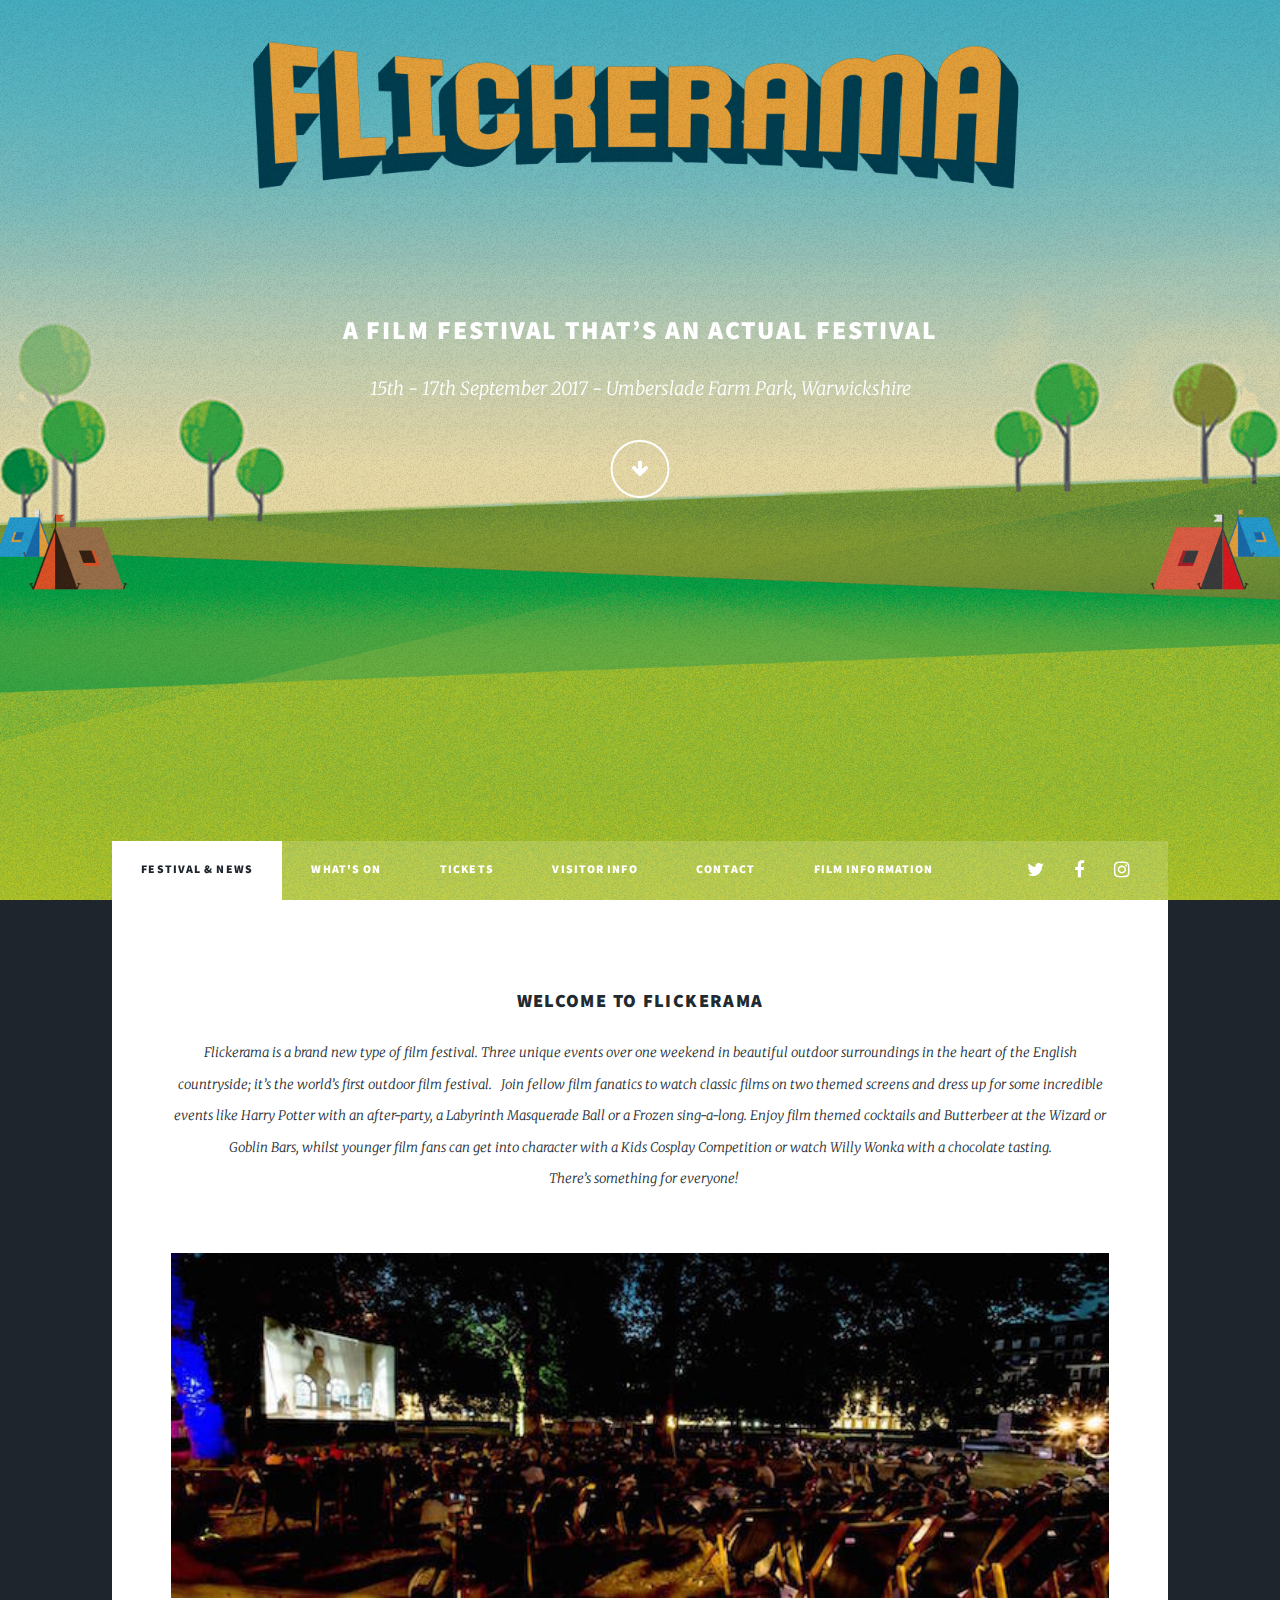
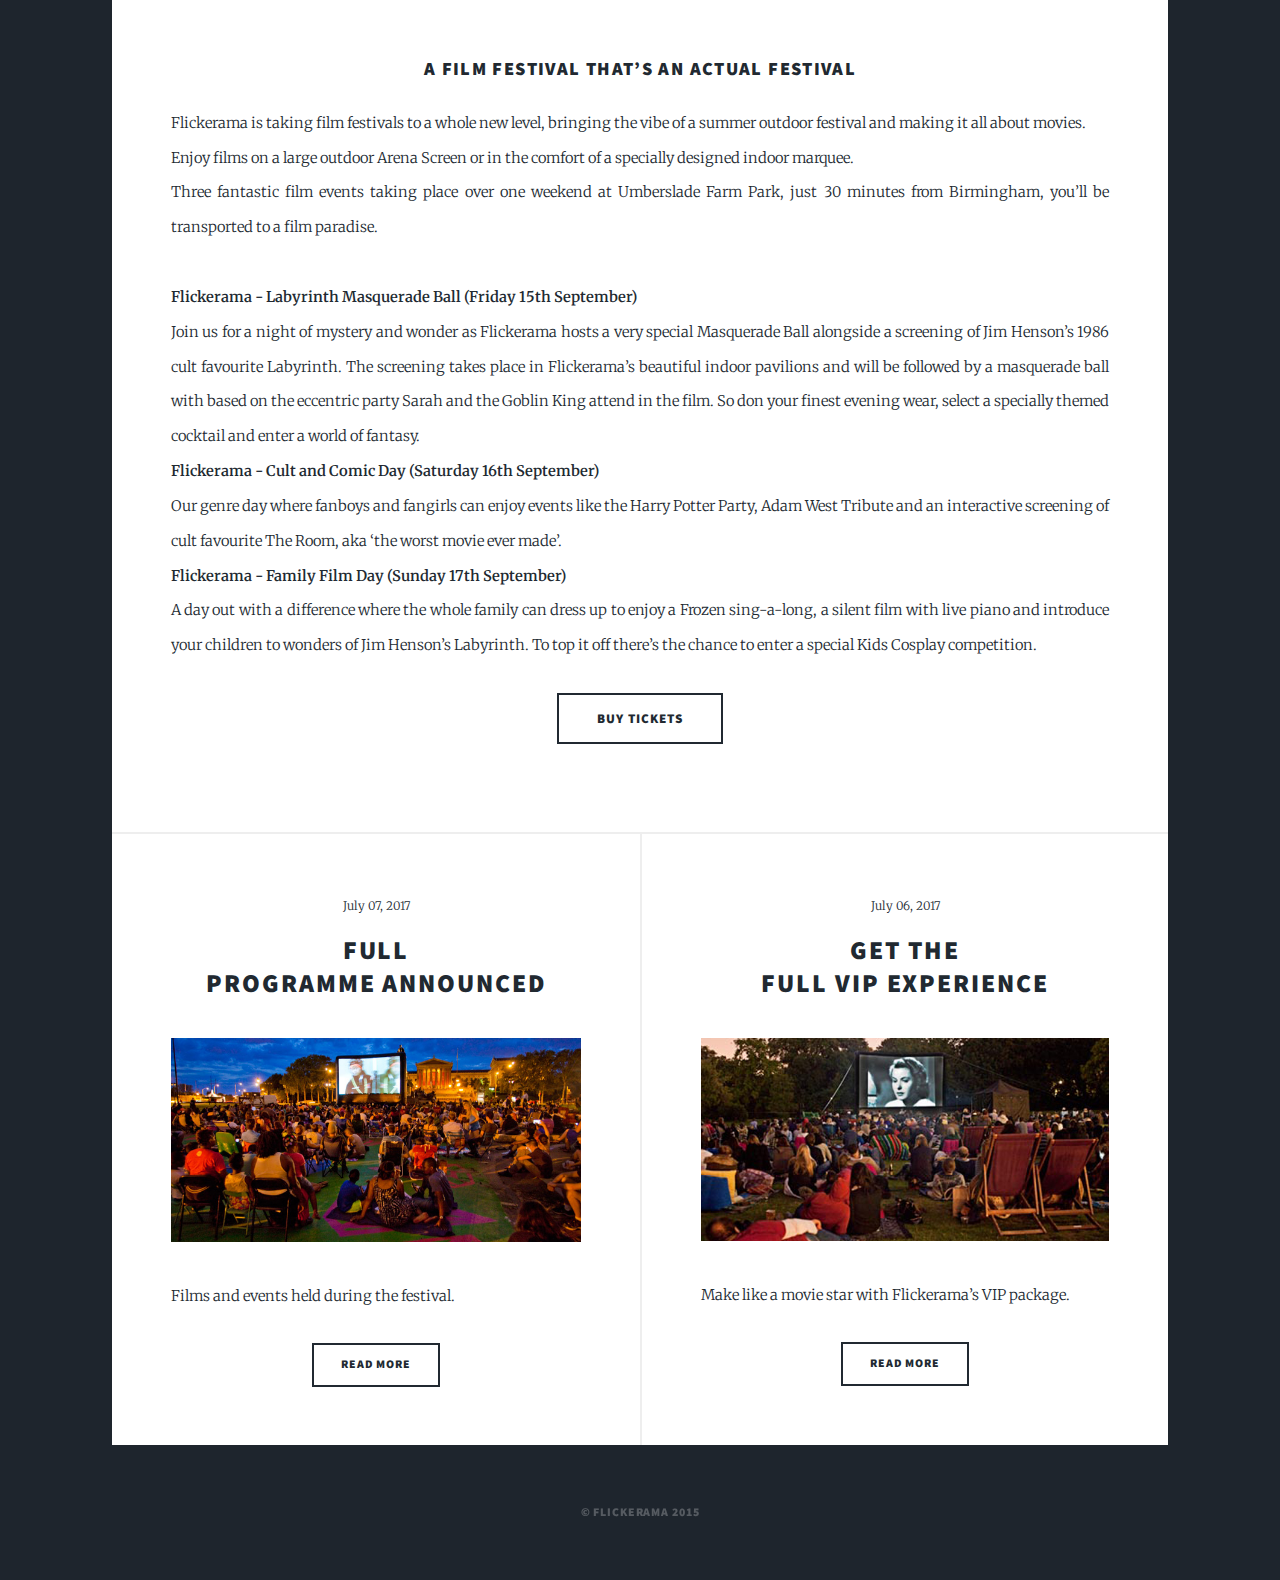
==== commit 5f81ef67: "final copy changes from tom" ====
--- a/index.html
+++ b/index.html
@@ -16,7 +16,7 @@
 					<div id="intro">
 						<div id="introText">
 							<h2>A FILM FESTIVAL THAT’S AN ACTUAL FESTIVAL</h2>
-							<p>16th September 2017 - Umberslade Farm Park, Tanworth in Arden</a><br /></p>
+							<p>15th - 17th September 2017 - Umberslade Farm Park, Warwickshire</a><br /></p>
 							<ul class="actions">
 								<li><a href="#header" class="button icon solo fa-arrow-down scrolly">Continue</a></li>
 							</ul>
@@ -53,22 +53,27 @@
 								<header class="major">
 									 <!--<span class="date">April 25, 2017</span> -->
 									<h3>Welcome to Flickerama<br /></h3>
-									<p>Flickerama is a brand new type of film festival. The one day event takes place in beautiful outdoor surroundings in the heart of the English countryside; it’s the world’s first outdoor film festival. 
-									Join fellow film fanatics to watch classic films on three themed screens and dress up for some incredible events like the Harry Potter party, Labyrinth Masquerade Ball or Deadpool Night. Enjoy film style cocktails and Butterbeer at the Wizard or Goblin Bars.  Younger film fans can get into character with a Kids Cosplay Competition, join in with a Frozen Sing-a-Long or Lego Batman afternoon.<br />
+									<p>Flickerama is a brand new type of film festival. Three unique events over one weekend in beautiful outdoor surroundings in the heart of the English countryside; it’s the world’s first outdoor film festival.
+ 
+									Join fellow film fanatics to watch classic films on two themed screens and dress up for some incredible events like Harry Potter with an after-party, a Labyrinth Masquerade Ball or a Frozen sing-a-long.
+
+									Enjoy film themed cocktails and Butterbeer at the Wizard or Goblin Bars, whilst younger film fans can get into character with a Kids Cosplay Competition or watch Willy Wonka with a chocolate tasting. 
+									<br />
  
 									There’s something for everyone!</p>
 								</header>
 								<a href="#" class="image main"><img src="images/film1.jpg" alt="" /></a>
 								<h3>A film festival that’s an actual festival<br /></h3>
-								<p>Flickerama is taking film festivals to a whole new level, bringing the vibe of a summer outdoor festival and making it all about movies. Taking place at Umberslade Farm Park, just 30 minutes from Birmingham you’ll be transported to a film paradise.<br/>
-								<b>The Arena Screen</b><br/>
-								An open air family-friendly area with a large LED screen. The other 2 screens will be hosted inside indoor marquees specially created for the perfect visual experience:<br/>
-
-								<b>The Classic Screen</b><br/>
-								This will host glamourous events alongside classic movies. Kicking off with a Breakfast at Tiffany’s Cocktail Party and ending with the Labyrinth Masquerade Ball.<br/>
-
-								<b>The Cult Screen</b><br/>
-								This will host our genre programme where fanboys and fangirls can enjoy horror, science fiction and events like the Adam West Tribute and an interactive screening of “worst movie ever made” The Room.</p>
+								<p>Flickerama is taking film festivals to a whole new level, bringing the vibe of a summer outdoor festival and making it all about movies.<br/> Enjoy films on a large outdoor Arena Screen or in the comfort of a specially designed indoor marquee.<br/>
+								Three fantastic film events taking place over one weekend at Umberslade Farm Park, just 30 minutes from Birmingham, you’ll be transported to a film paradise.<br/><br/>
+								<b>Flickerama - Labyrinth Masquerade Ball (Friday 15th September)</b><br/>
+								Join us for a night of mystery and wonder as Flickerama hosts a very special Masquerade Ball alongside a screening of Jim Henson’s 1986 cult favourite Labyrinth. The screening takes place in Flickerama’s beautiful indoor pavilions and will be followed by a masquerade ball with based on the eccentric party Sarah and the Goblin King attend in the film.  So don your finest evening wear, select a specially themed cocktail and enter a world of fantasy.<br/>
+
+								<b>Flickerama - Cult and Comic Day (Saturday 16th September)</b><br/>
+								Our genre day where fanboys and fangirls can enjoy events like the Harry Potter Party, Adam West Tribute and an interactive screening of cult favourite The Room, aka ‘the worst movie ever made’.<br/>
+
+								<b>Flickerama - Family Film Day (Sunday 17th September)</b><br/>
+								A day out with a difference where the whole family can dress up to enjoy a Frozen sing-a-long, a silent film with live piano and introduce your children to wonders of Jim Henson’s Labyrinth.  To top it off there’s the chance to enter a special Kids Cosplay competition. </p>
 
 								<ul class="actions">
 									<li><a href="#" class="button big">Buy Tickets</a></li>
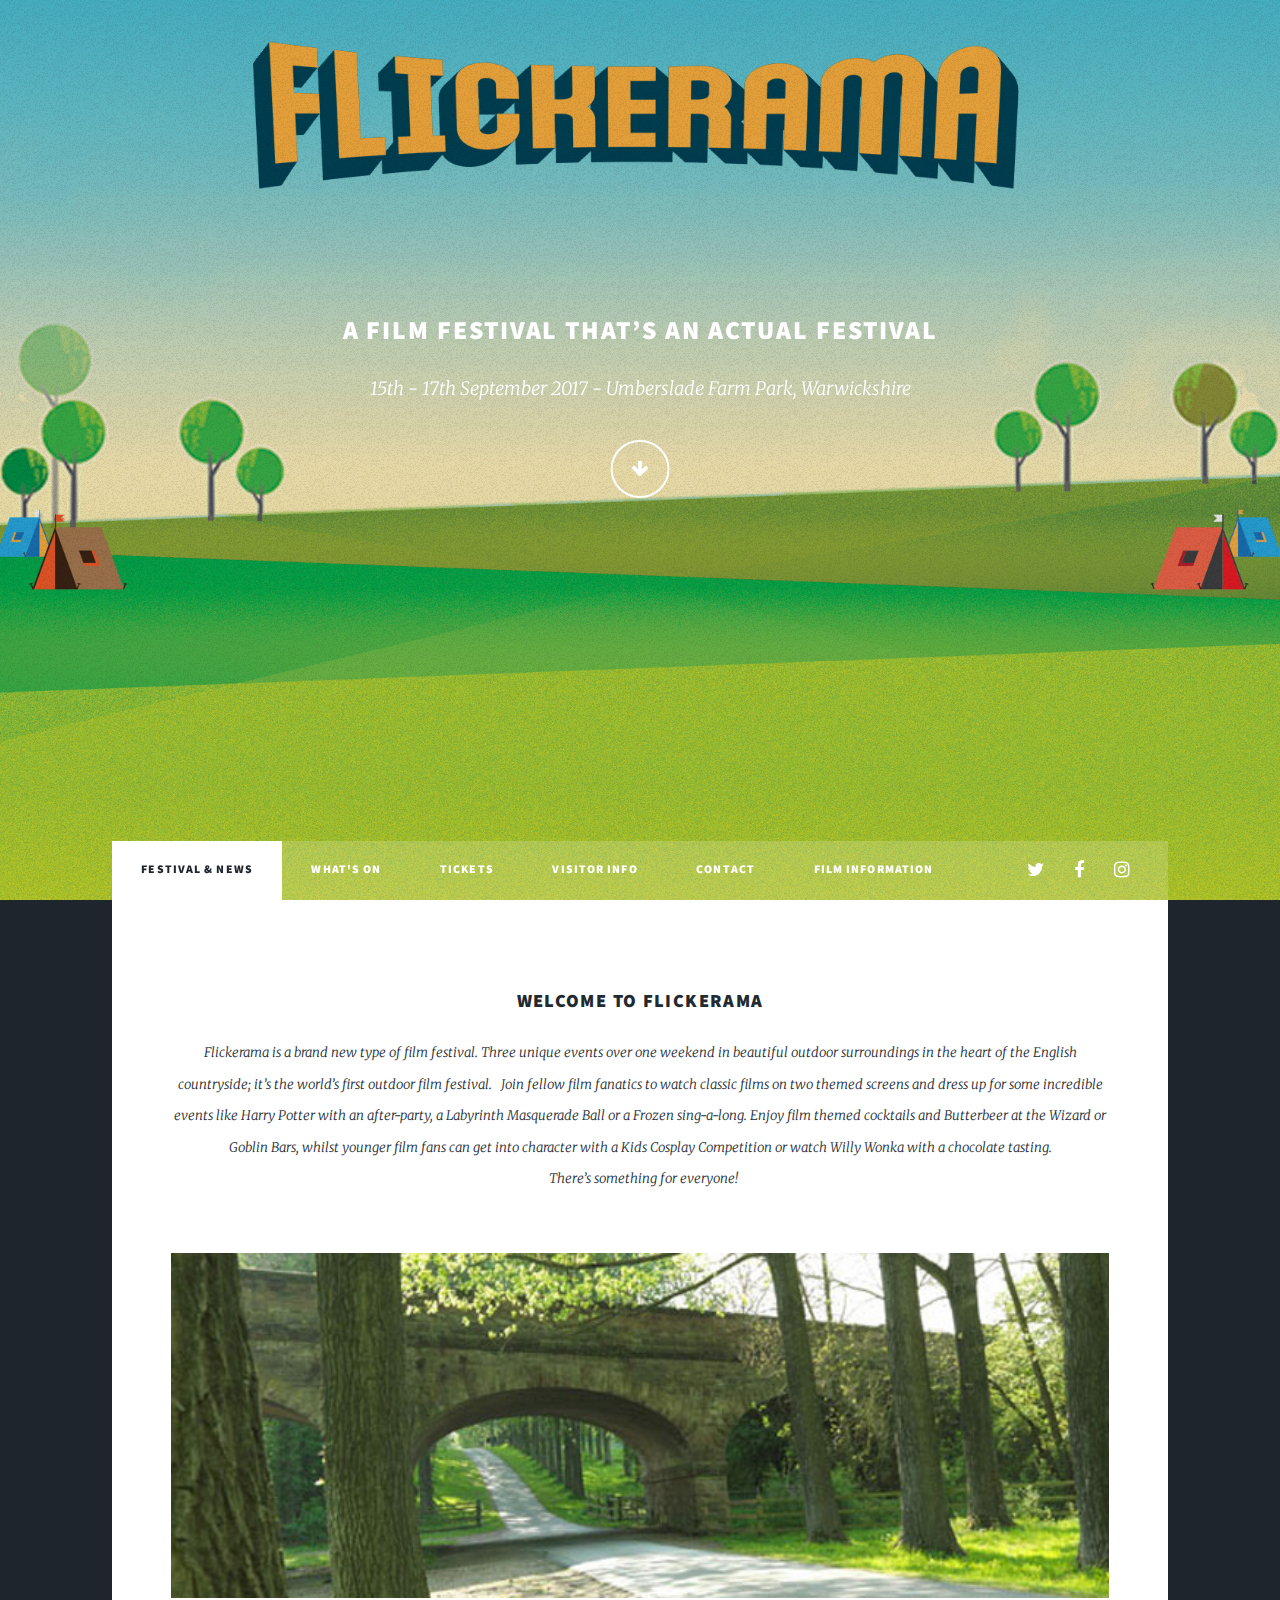
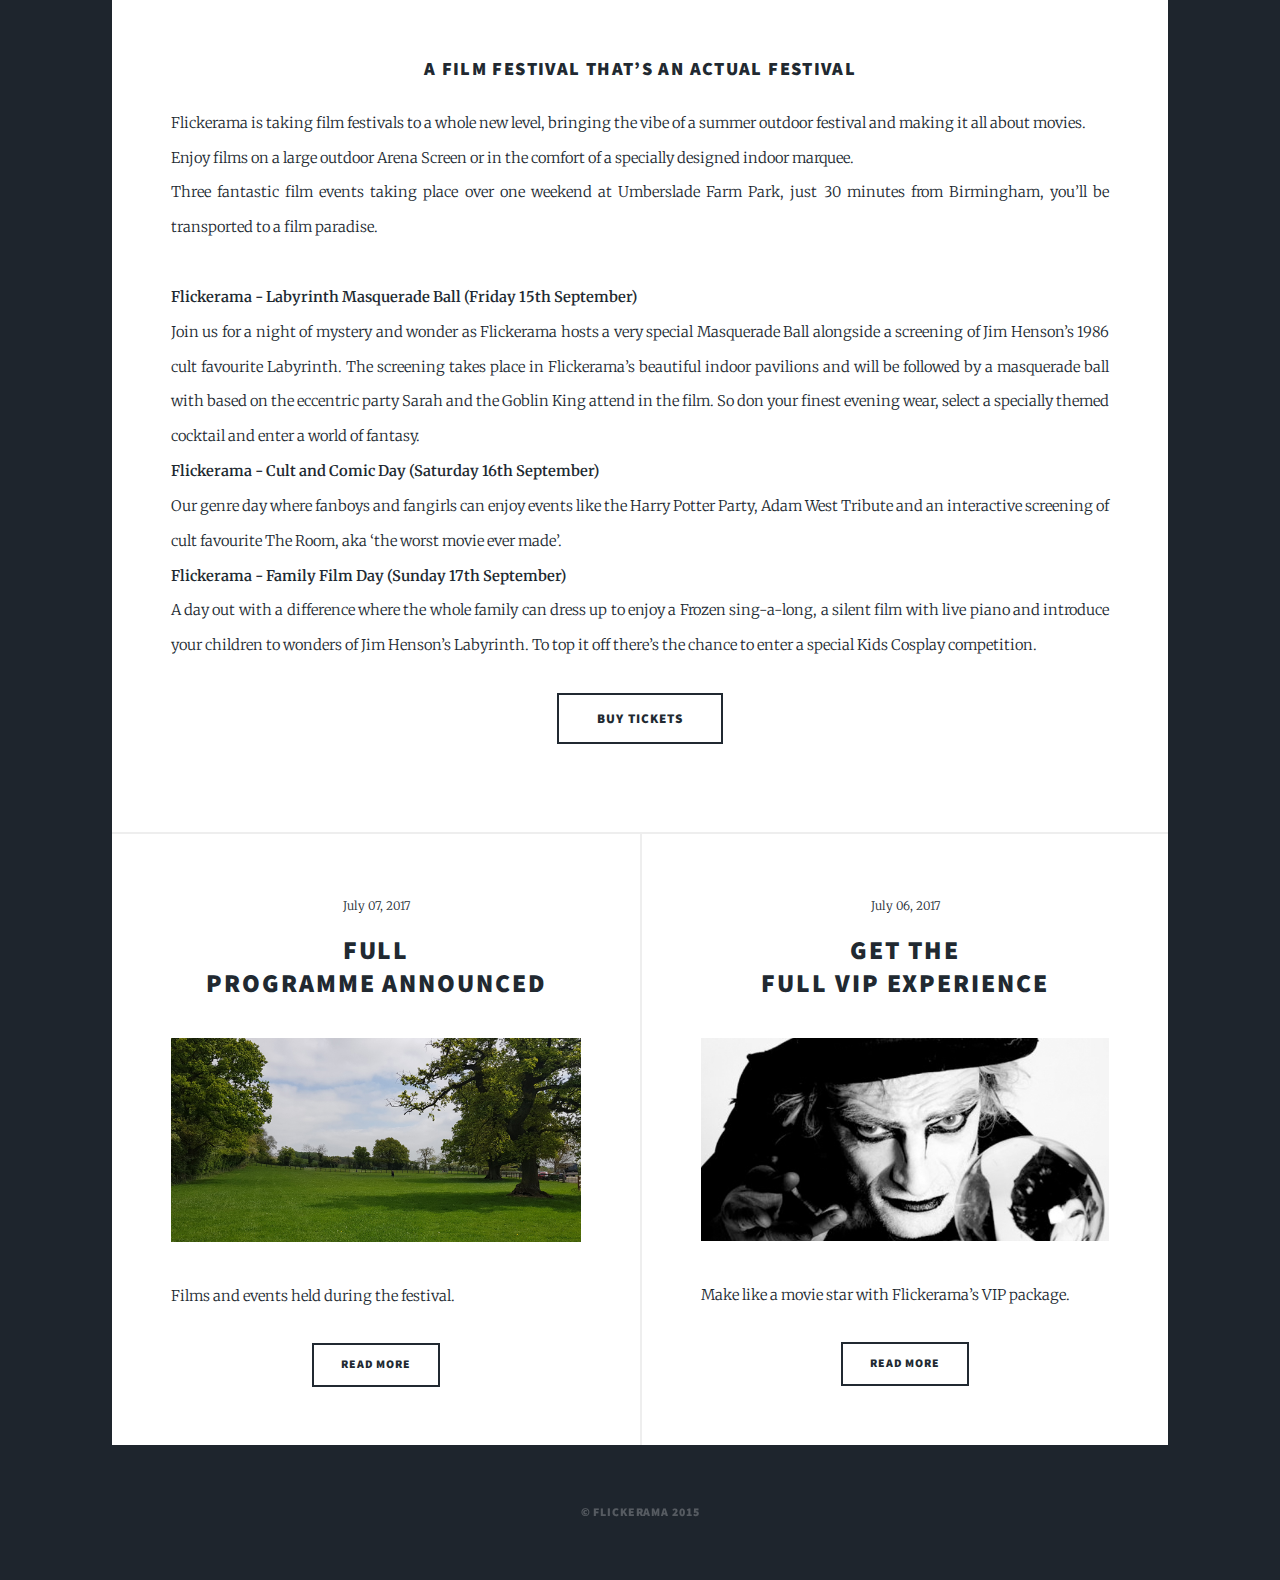
==== commit 1fce817b: "added ticket links and removed twitter" ====
--- a/index.html
+++ b/index.html
@@ -39,7 +39,7 @@
 							<li><a href="films.html">Film Information</a></li>
 						</ul>
 						<ul class="icons">
-							<li><a href="http://twitter.com/flickerama" target="_blank" class="icon fa-twitter"><span class="label">Twitter</span></a></li>
+							<li><a href="#" target="_blank" class="icon fa-twitter"><span class="label">Twitter</span></a></li>
 							<li><a href="http://www.facebook.com/flickerama" target="_blank" class="icon fa-facebook"><span class="label">Facebook</span></a></li>
 							<li><a href="#" class="icon fa-instagram"><span class="label">Instagram</span></a></li>
 						</ul>
@@ -76,7 +76,7 @@
 								A day out with a difference where the whole family can dress up to enjoy a Frozen sing-a-long, a silent film with live piano and introduce your children to wonders of Jim Henson’s Labyrinth.  To top it off there’s the chance to enter a special Kids Cosplay competition. </p>
 
 								<ul class="actions">
-									<li><a href="#" class="button big">Buy Tickets</a></li>
+									<li><a href="/tickets.html" class="button big">Buy Tickets</a></li>
 								</ul>
 							</article>
 
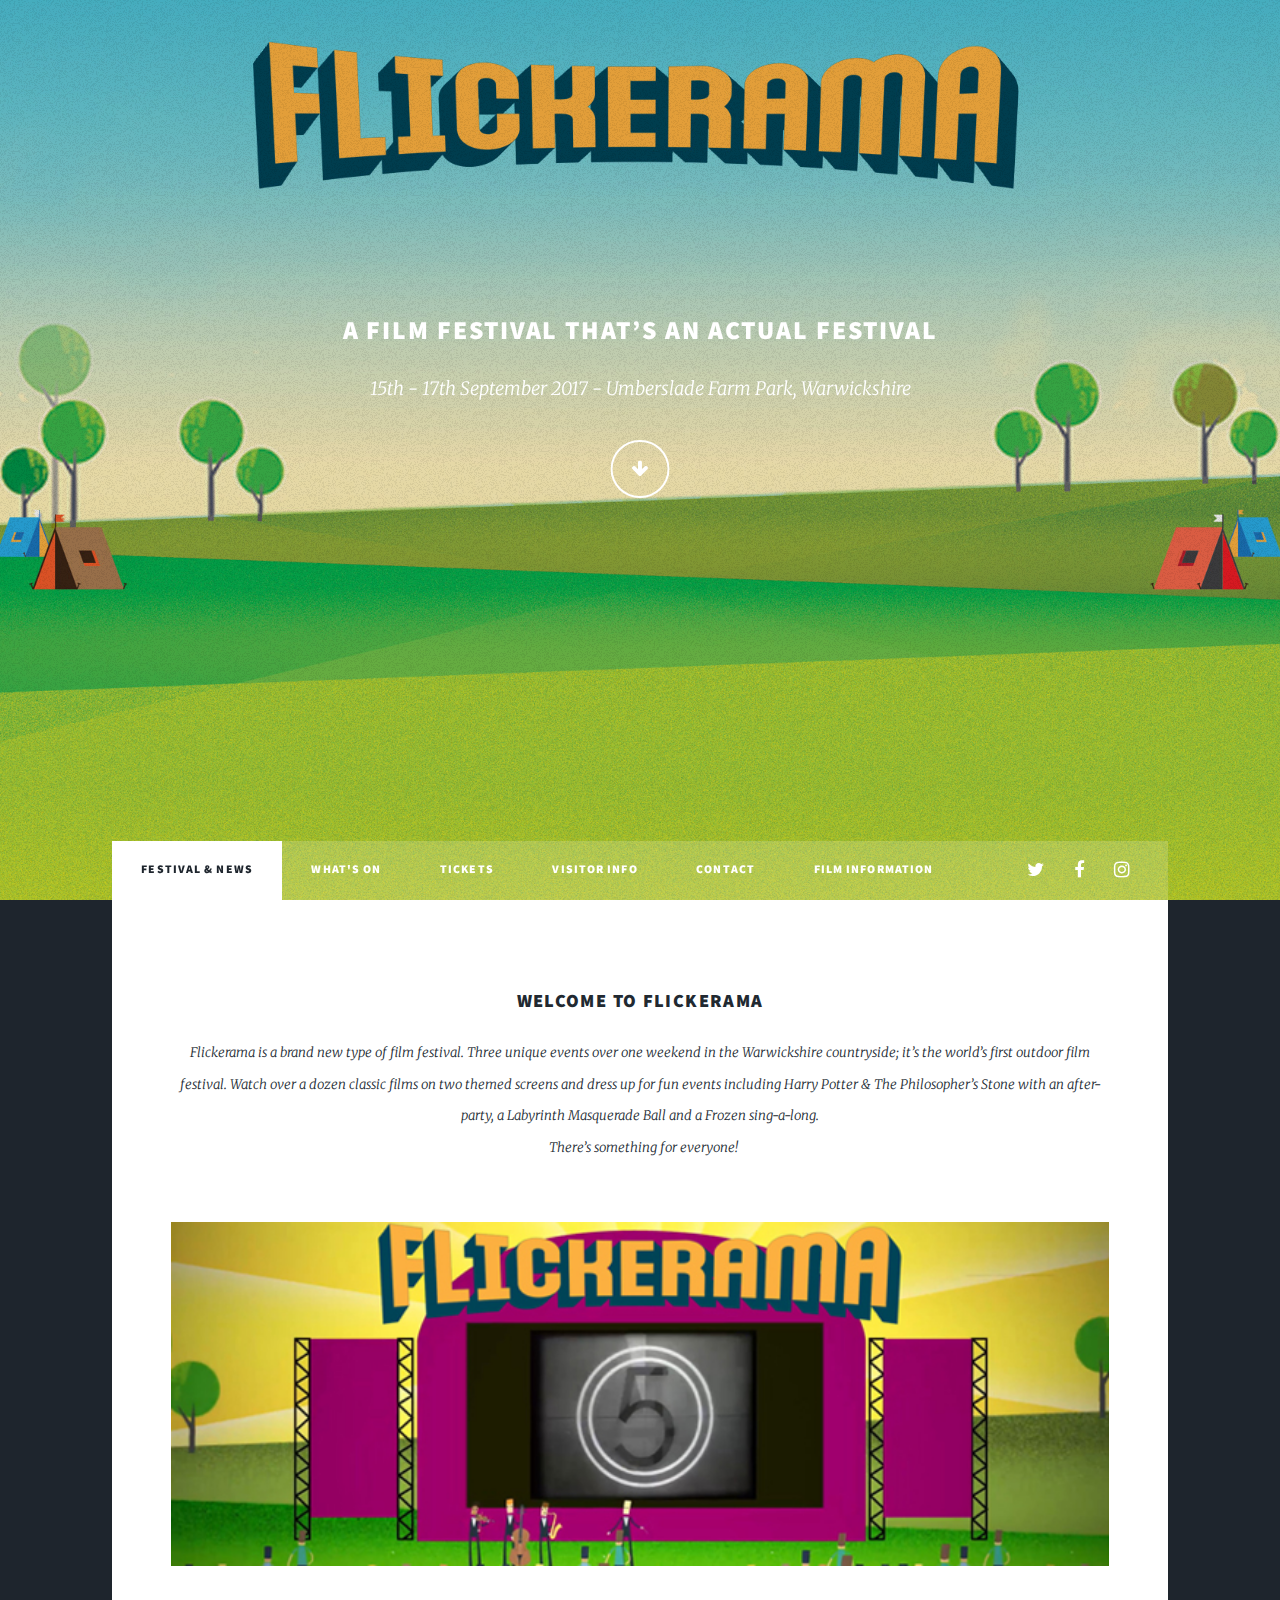
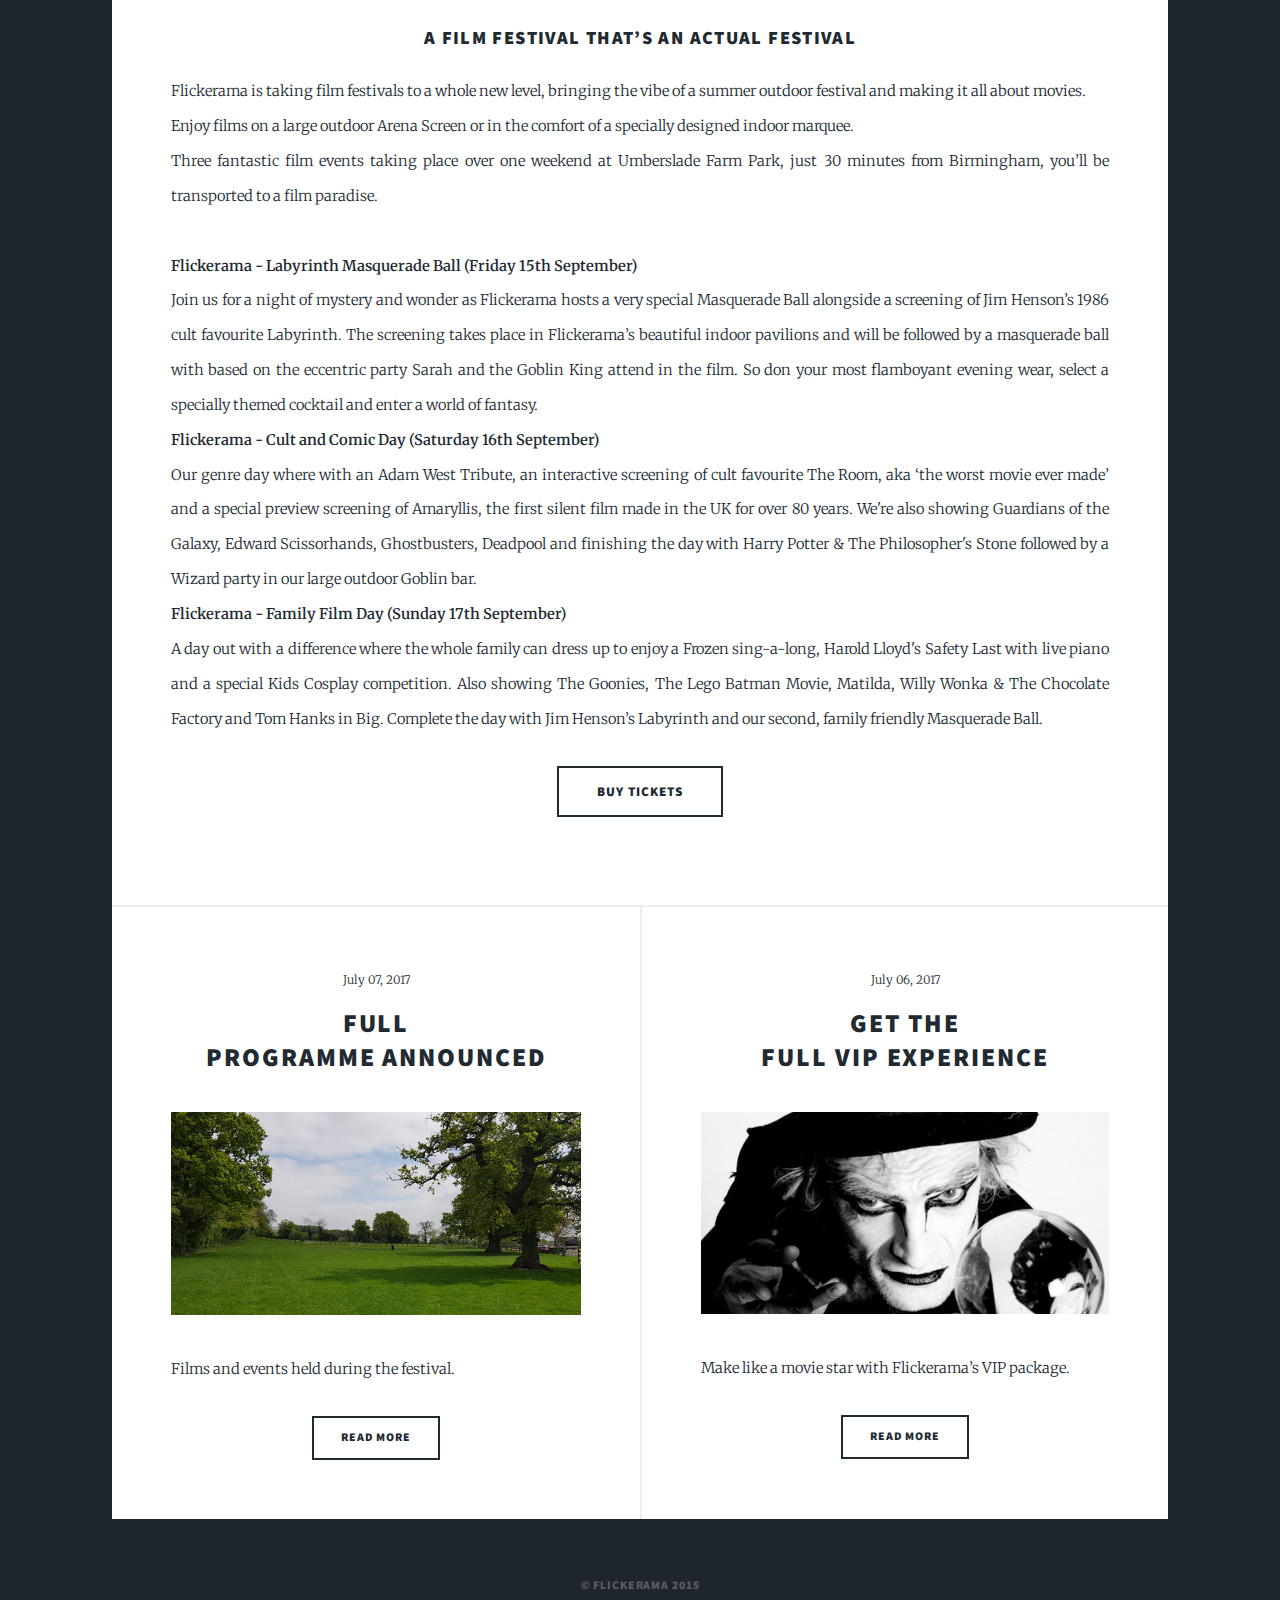
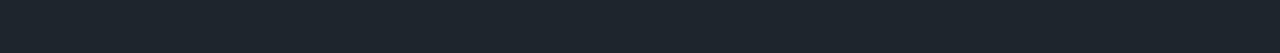
==== commit be1c80c1: "new copy and image replace" ====
--- a/index.html
+++ b/index.html
@@ -53,12 +53,7 @@
 								<header class="major">
 									 <!--<span class="date">April 25, 2017</span> -->
 									<h3>Welcome to Flickerama<br /></h3>
-									<p>Flickerama is a brand new type of film festival. Three unique events over one weekend in beautiful outdoor surroundings in the heart of the English countryside; it’s the world’s first outdoor film festival.
- 
-									Join fellow film fanatics to watch classic films on two themed screens and dress up for some incredible events like Harry Potter with an after-party, a Labyrinth Masquerade Ball or a Frozen sing-a-long.
-
-									Enjoy film themed cocktails and Butterbeer at the Wizard or Goblin Bars, whilst younger film fans can get into character with a Kids Cosplay Competition or watch Willy Wonka with a chocolate tasting. 
-									<br />
+									<p>Flickerama is a brand new type of film festival. Three unique events over one weekend in the Warwickshire countryside; it’s the world’s first outdoor film festival. Watch over a dozen classic films on two themed screens and dress up for fun events including Harry Potter & The Philosopher’s Stone with an after-party, a Labyrinth Masquerade Ball and a Frozen sing-a-long.<br />
  
 									There’s something for everyone!</p>
 								</header>
@@ -67,13 +62,13 @@
 								<p>Flickerama is taking film festivals to a whole new level, bringing the vibe of a summer outdoor festival and making it all about movies.<br/> Enjoy films on a large outdoor Arena Screen or in the comfort of a specially designed indoor marquee.<br/>
 								Three fantastic film events taking place over one weekend at Umberslade Farm Park, just 30 minutes from Birmingham, you’ll be transported to a film paradise.<br/><br/>
 								<b>Flickerama - Labyrinth Masquerade Ball (Friday 15th September)</b><br/>
-								Join us for a night of mystery and wonder as Flickerama hosts a very special Masquerade Ball alongside a screening of Jim Henson’s 1986 cult favourite Labyrinth. The screening takes place in Flickerama’s beautiful indoor pavilions and will be followed by a masquerade ball with based on the eccentric party Sarah and the Goblin King attend in the film.  So don your finest evening wear, select a specially themed cocktail and enter a world of fantasy.<br/>
+								Join us for a night of mystery and wonder as Flickerama hosts a very special Masquerade Ball alongside a screening of Jim Henson’s 1986 cult favourite Labyrinth. The screening takes place in Flickerama’s beautiful indoor pavilions and will be followed by a masquerade ball with based on the eccentric party Sarah and the Goblin King attend in the film. So don your most flamboyant evening wear, select a specially themed cocktail and enter a world of fantasy.<br/>
 
 								<b>Flickerama - Cult and Comic Day (Saturday 16th September)</b><br/>
-								Our genre day where fanboys and fangirls can enjoy events like the Harry Potter Party, Adam West Tribute and an interactive screening of cult favourite The Room, aka ‘the worst movie ever made’.<br/>
+								Our genre day where with an Adam West Tribute, an interactive screening of cult favourite The Room, aka ‘the worst movie ever made’ and a special preview screening of Amaryllis, the first silent film made in the UK for over 80 years. We're also showing Guardians of the Galaxy, Edward Scissorhands, Ghostbusters, Deadpool and finishing the day with Harry Potter & The Philosopher's Stone followed by a Wizard party in our large outdoor Goblin bar.<br/>
 
 								<b>Flickerama - Family Film Day (Sunday 17th September)</b><br/>
-								A day out with a difference where the whole family can dress up to enjoy a Frozen sing-a-long, a silent film with live piano and introduce your children to wonders of Jim Henson’s Labyrinth.  To top it off there’s the chance to enter a special Kids Cosplay competition. </p>
+								A day out with a difference where the whole family can dress up to enjoy a Frozen sing-a-long, Harold Lloyd's Safety Last with live piano and a special Kids Cosplay competition. Also showing The Goonies, The Lego Batman Movie, Matilda, Willy Wonka & The Chocolate Factory and Tom Hanks in Big. Complete the day with Jim Henson’s Labyrinth and our second, family friendly Masquerade Ball.</p>
 
 								<ul class="actions">
 									<li><a href="/tickets.html" class="button big">Buy Tickets</a></li>
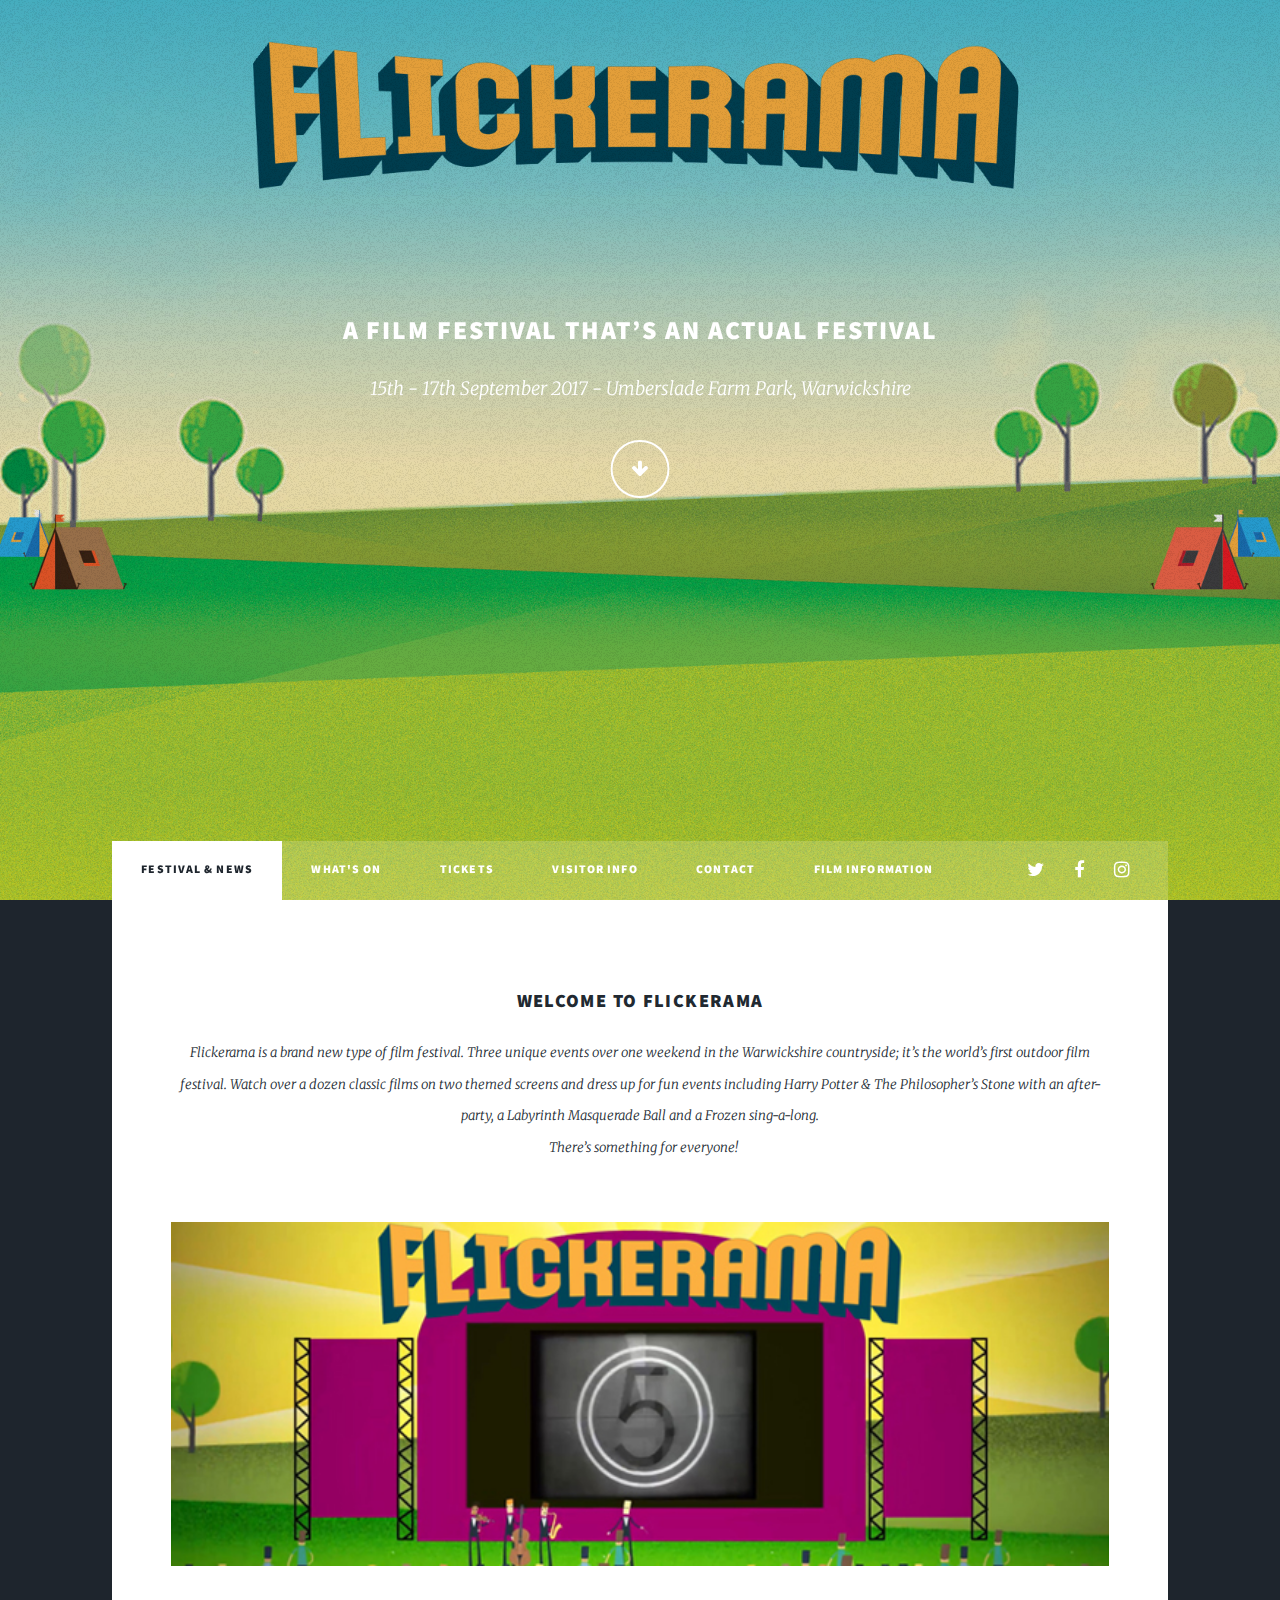
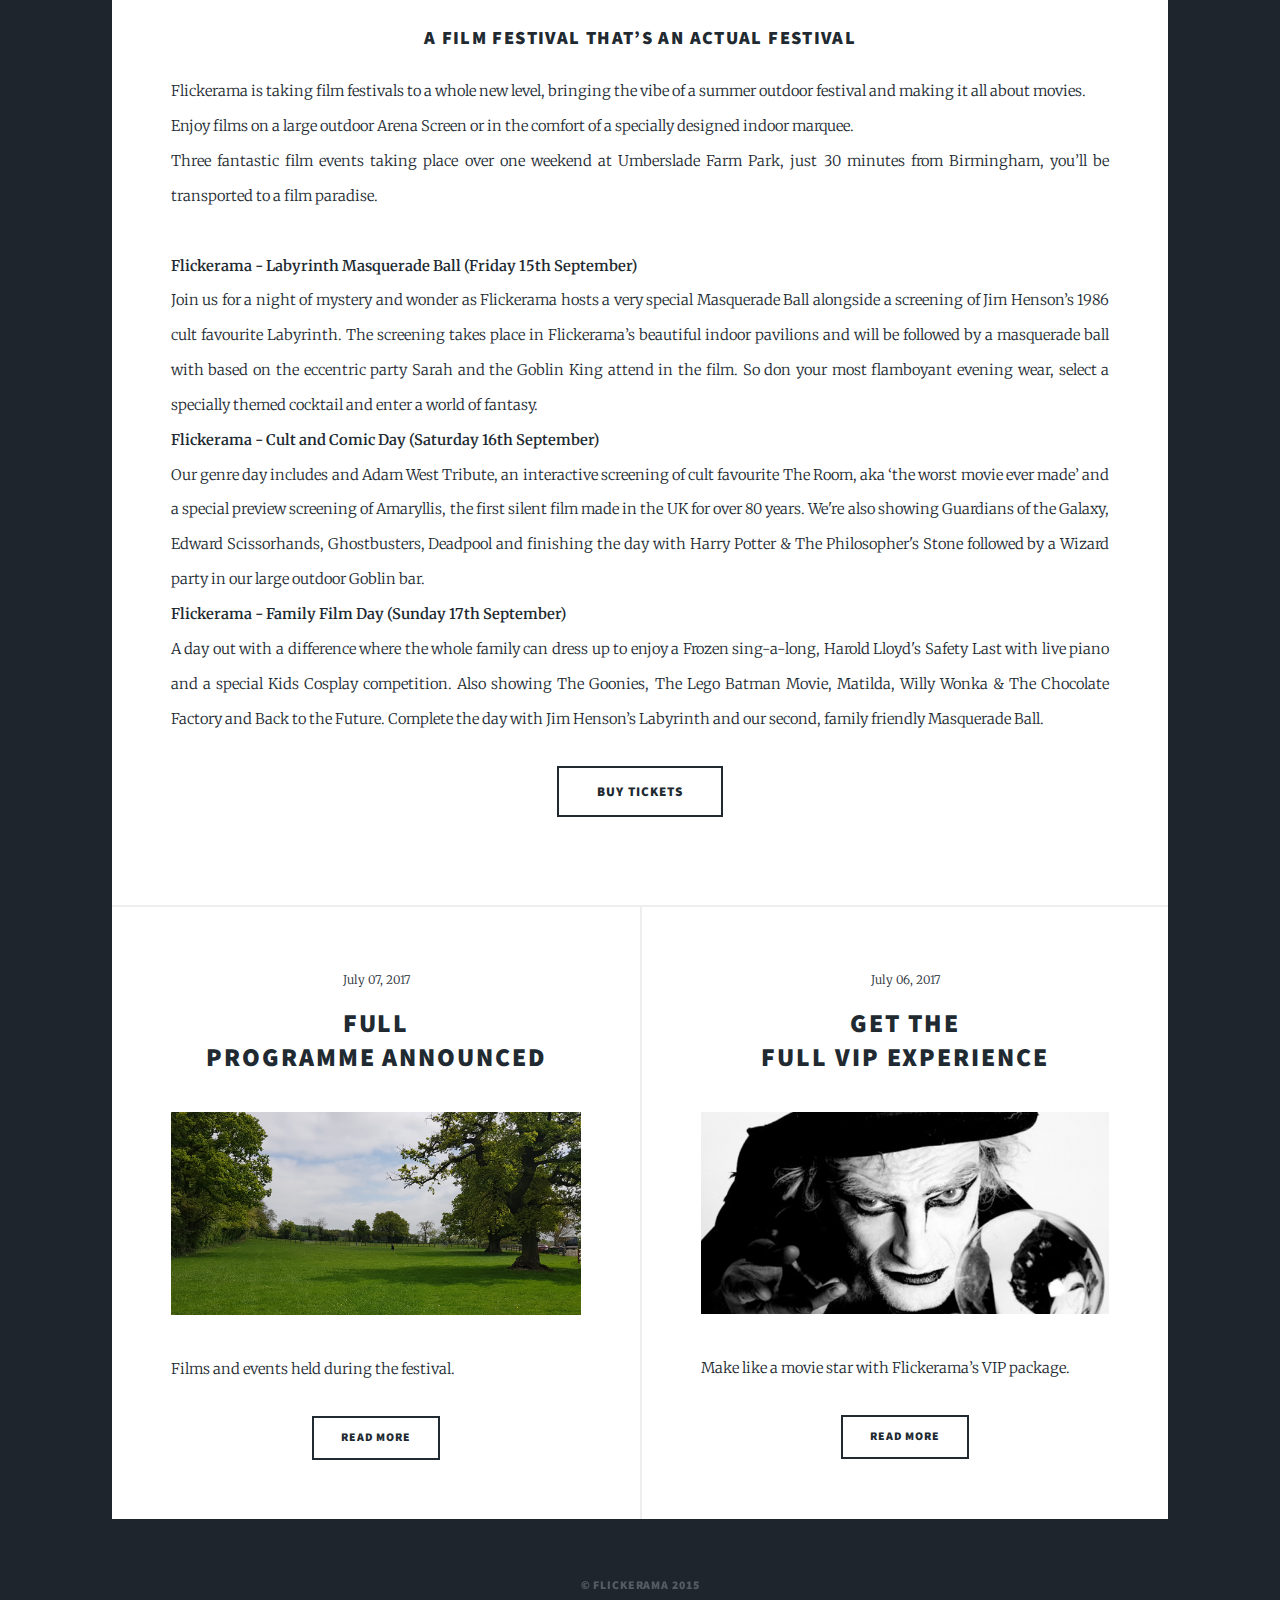
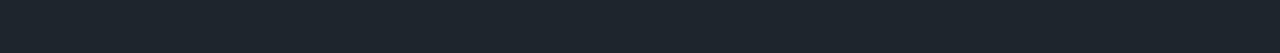
==== commit 55f7f957: "copy changes bttf" ====
--- a/index.html
+++ b/index.html
@@ -65,10 +65,10 @@
 								Join us for a night of mystery and wonder as Flickerama hosts a very special Masquerade Ball alongside a screening of Jim Henson’s 1986 cult favourite Labyrinth. The screening takes place in Flickerama’s beautiful indoor pavilions and will be followed by a masquerade ball with based on the eccentric party Sarah and the Goblin King attend in the film. So don your most flamboyant evening wear, select a specially themed cocktail and enter a world of fantasy.<br/>
 
 								<b>Flickerama - Cult and Comic Day (Saturday 16th September)</b><br/>
-								Our genre day where with an Adam West Tribute, an interactive screening of cult favourite The Room, aka ‘the worst movie ever made’ and a special preview screening of Amaryllis, the first silent film made in the UK for over 80 years. We're also showing Guardians of the Galaxy, Edward Scissorhands, Ghostbusters, Deadpool and finishing the day with Harry Potter & The Philosopher's Stone followed by a Wizard party in our large outdoor Goblin bar.<br/>
+								Our genre day includes and Adam West Tribute, an interactive screening of cult favourite The Room, aka ‘the worst movie ever made’ and a special preview screening of Amaryllis, the first silent film made in the UK for over 80 years. We're also showing Guardians of the Galaxy, Edward Scissorhands, Ghostbusters, Deadpool and finishing the day with Harry Potter & The Philosopher's Stone followed by a Wizard party in our large outdoor Goblin bar.<br/>
 
 								<b>Flickerama - Family Film Day (Sunday 17th September)</b><br/>
-								A day out with a difference where the whole family can dress up to enjoy a Frozen sing-a-long, Harold Lloyd's Safety Last with live piano and a special Kids Cosplay competition. Also showing The Goonies, The Lego Batman Movie, Matilda, Willy Wonka & The Chocolate Factory and Tom Hanks in Big. Complete the day with Jim Henson’s Labyrinth and our second, family friendly Masquerade Ball.</p>
+								A day out with a difference where the whole family can dress up to enjoy a Frozen sing-a-long, Harold Lloyd's Safety Last with live piano and a special Kids Cosplay competition. Also showing The Goonies, The Lego Batman Movie, Matilda, Willy Wonka & The Chocolate Factory and Back to the Future. Complete the day with Jim Henson’s Labyrinth and our second, family friendly Masquerade Ball.</p>
 
 								<ul class="actions">
 									<li><a href="/tickets.html" class="button big">Buy Tickets</a></li>
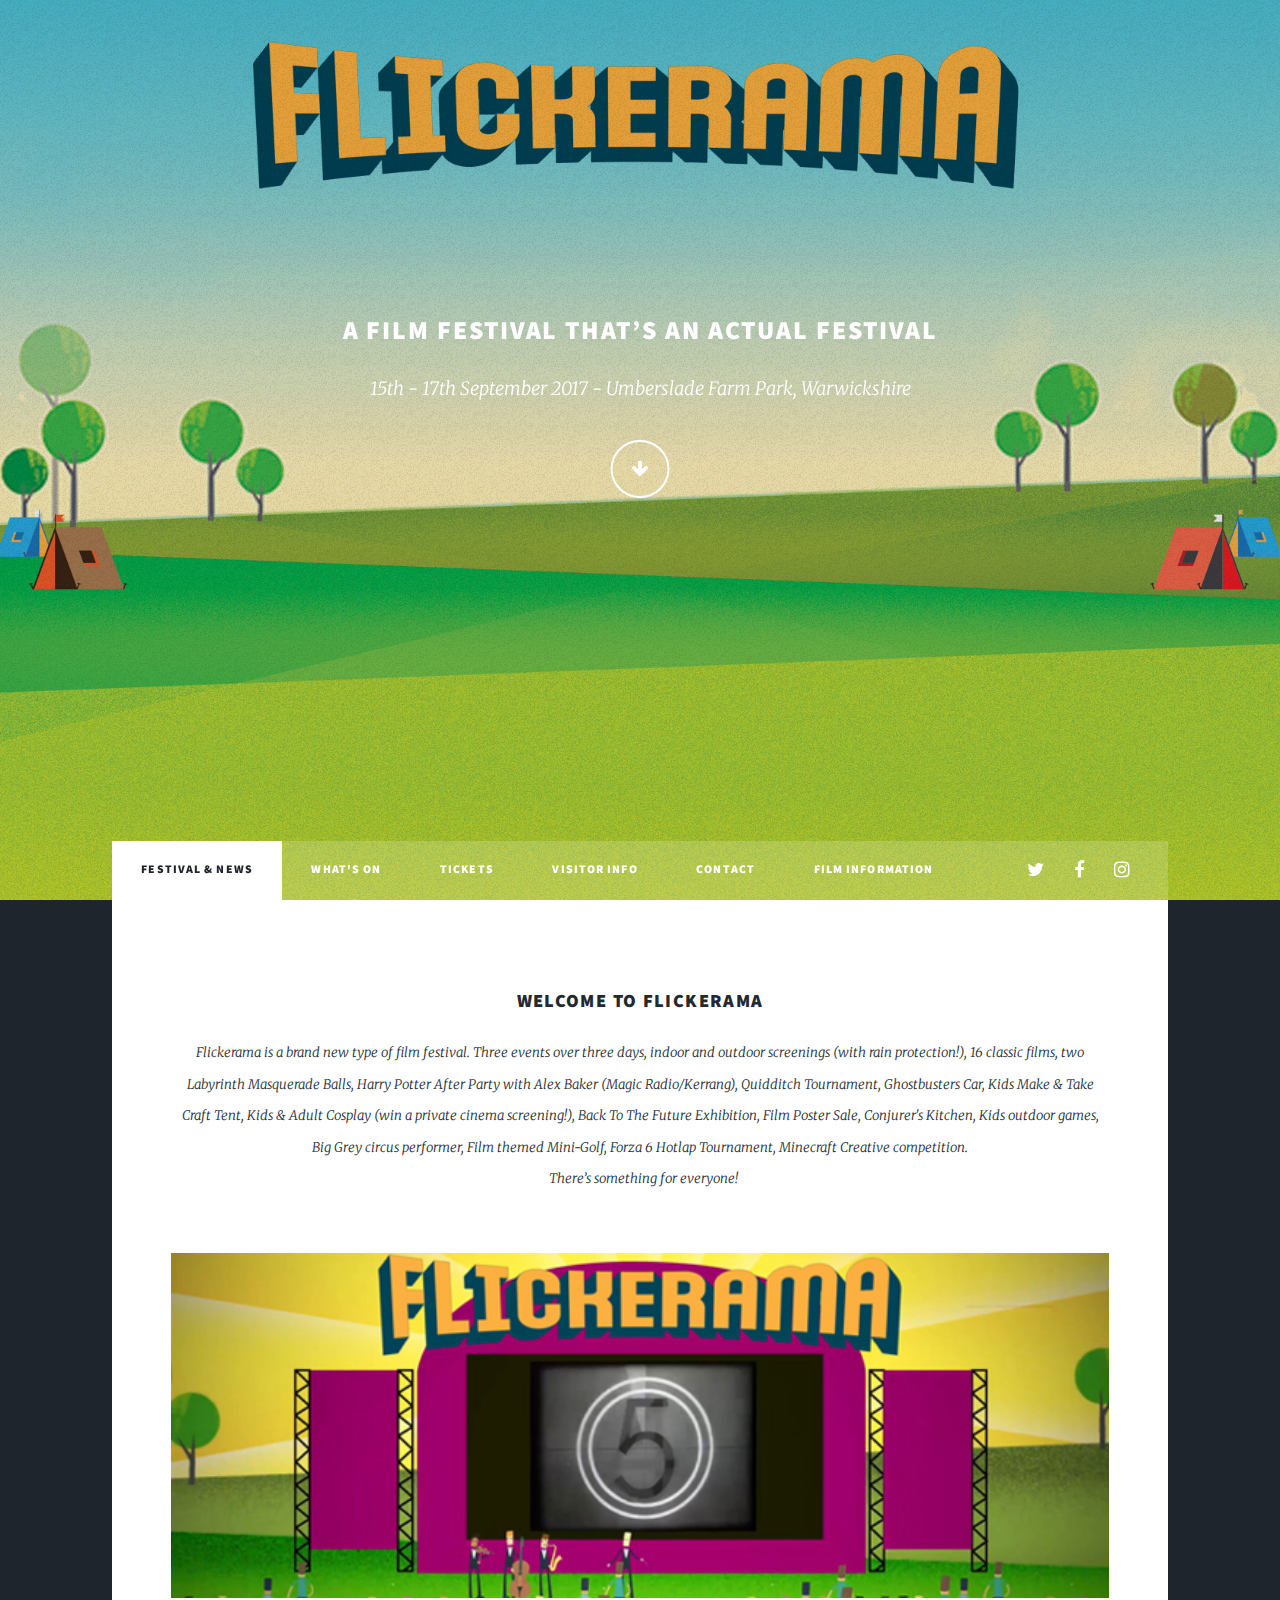
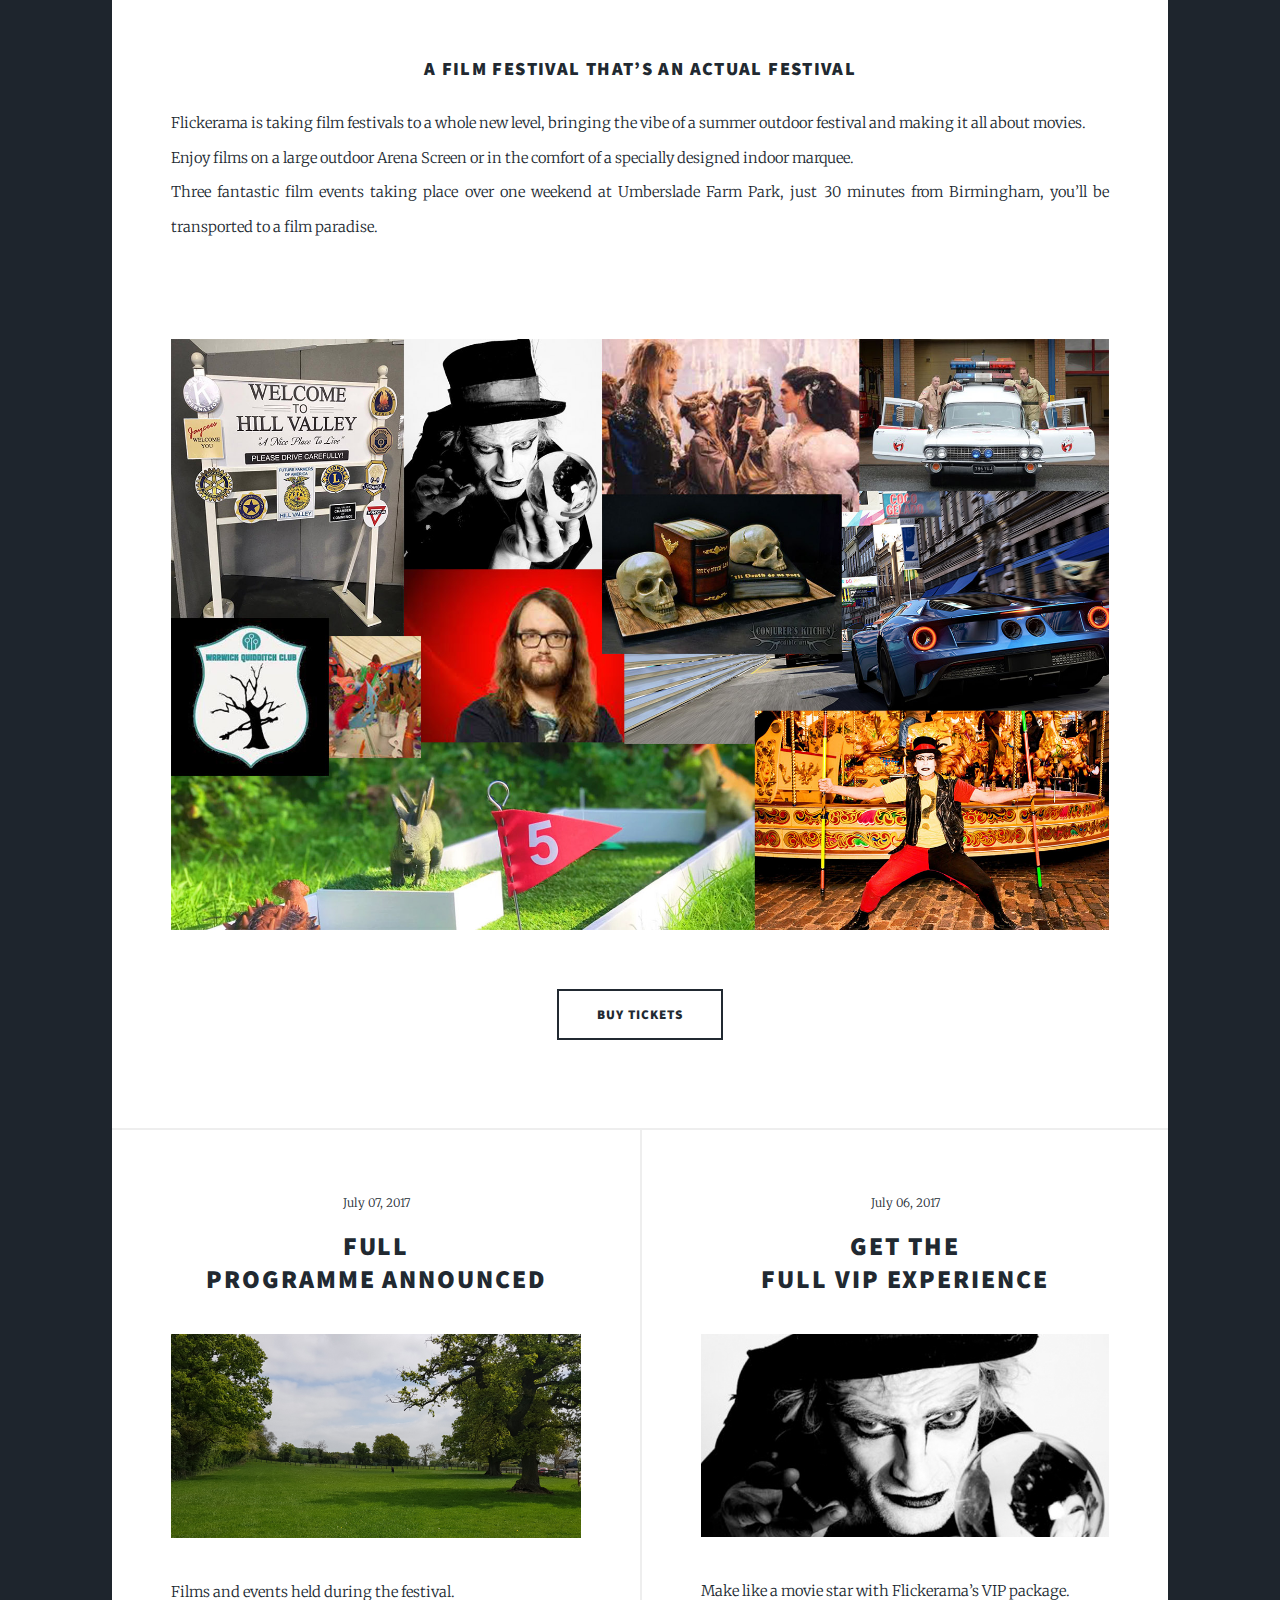
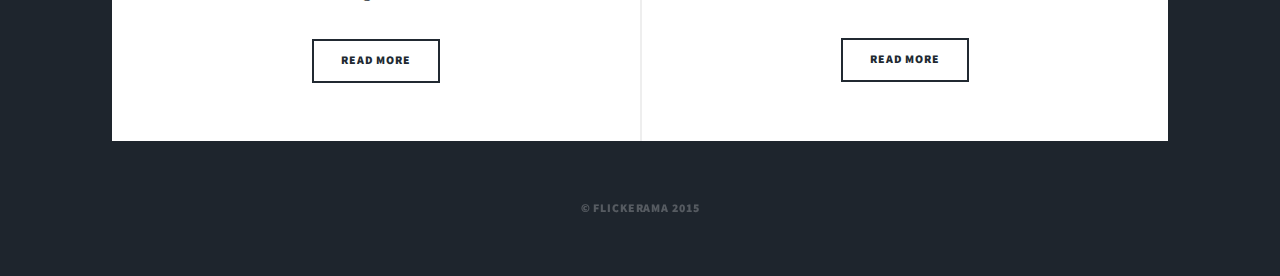
==== commit 62dce213: "last changes" ====
--- a/index.html
+++ b/index.html
@@ -53,7 +53,7 @@
 								<header class="major">
 									 <!--<span class="date">April 25, 2017</span> -->
 									<h3>Welcome to Flickerama<br /></h3>
-									<p>Flickerama is a brand new type of film festival. Three unique events over one weekend in the Warwickshire countryside; it’s the world’s first outdoor film festival. Watch over a dozen classic films on two themed screens and dress up for fun events including Harry Potter & The Philosopher’s Stone with an after-party, a Labyrinth Masquerade Ball and a Frozen sing-a-long.<br />
+									<p>Flickerama is a brand new type of film festival. Three events over three days, indoor and outdoor screenings (with rain protection!), 16 classic films, two Labyrinth Masquerade Balls, Harry Potter After Party with Alex Baker (Magic Radio/Kerrang), Quidditch Tournament, Ghostbusters Car, Kids Make & Take Craft Tent, Kids & Adult Cosplay (win a private cinema screening!), Back To The Future Exhibition, Film Poster Sale, Conjurer's Kitchen, Kids outdoor games, Big Grey circus performer, Film themed Mini-Golf, Forza 6 Hotlap Tournament, Minecraft Creative competition.<br />
  
 									There’s something for everyone!</p>
 								</header>
@@ -61,15 +61,7 @@
 								<h3>A film festival that’s an actual festival<br /></h3>
 								<p>Flickerama is taking film festivals to a whole new level, bringing the vibe of a summer outdoor festival and making it all about movies.<br/> Enjoy films on a large outdoor Arena Screen or in the comfort of a specially designed indoor marquee.<br/>
 								Three fantastic film events taking place over one weekend at Umberslade Farm Park, just 30 minutes from Birmingham, you’ll be transported to a film paradise.<br/><br/>
-								<b>Flickerama - Labyrinth Masquerade Ball (Friday 15th September)</b><br/>
-								Join us for a night of mystery and wonder as Flickerama hosts a very special Masquerade Ball alongside a screening of Jim Henson’s 1986 cult favourite Labyrinth. The screening takes place in Flickerama’s beautiful indoor pavilions and will be followed by a masquerade ball with based on the eccentric party Sarah and the Goblin King attend in the film. So don your most flamboyant evening wear, select a specially themed cocktail and enter a world of fantasy.<br/>
-
-								<b>Flickerama - Cult and Comic Day (Saturday 16th September)</b><br/>
-								Our genre day includes and Adam West Tribute, an interactive screening of cult favourite The Room, aka ‘the worst movie ever made’ and a special preview screening of Amaryllis, the first silent film made in the UK for over 80 years. We're also showing Guardians of the Galaxy, Edward Scissorhands, Ghostbusters, Deadpool and finishing the day with Harry Potter & The Philosopher's Stone followed by a Wizard party in our large outdoor Goblin bar.<br/>
-
-								<b>Flickerama - Family Film Day (Sunday 17th September)</b><br/>
-								A day out with a difference where the whole family can dress up to enjoy a Frozen sing-a-long, Harold Lloyd's Safety Last with live piano and a special Kids Cosplay competition. Also showing The Goonies, The Lego Batman Movie, Matilda, Willy Wonka & The Chocolate Factory and Back to the Future. Complete the day with Jim Henson’s Labyrinth and our second, family friendly Masquerade Ball.</p>
-
+								<a href="#" class="image main"><img src="images/extras.jpg" alt="" /></a>
 								<ul class="actions">
 									<li><a href="/tickets.html" class="button big">Buy Tickets</a></li>
 								</ul>
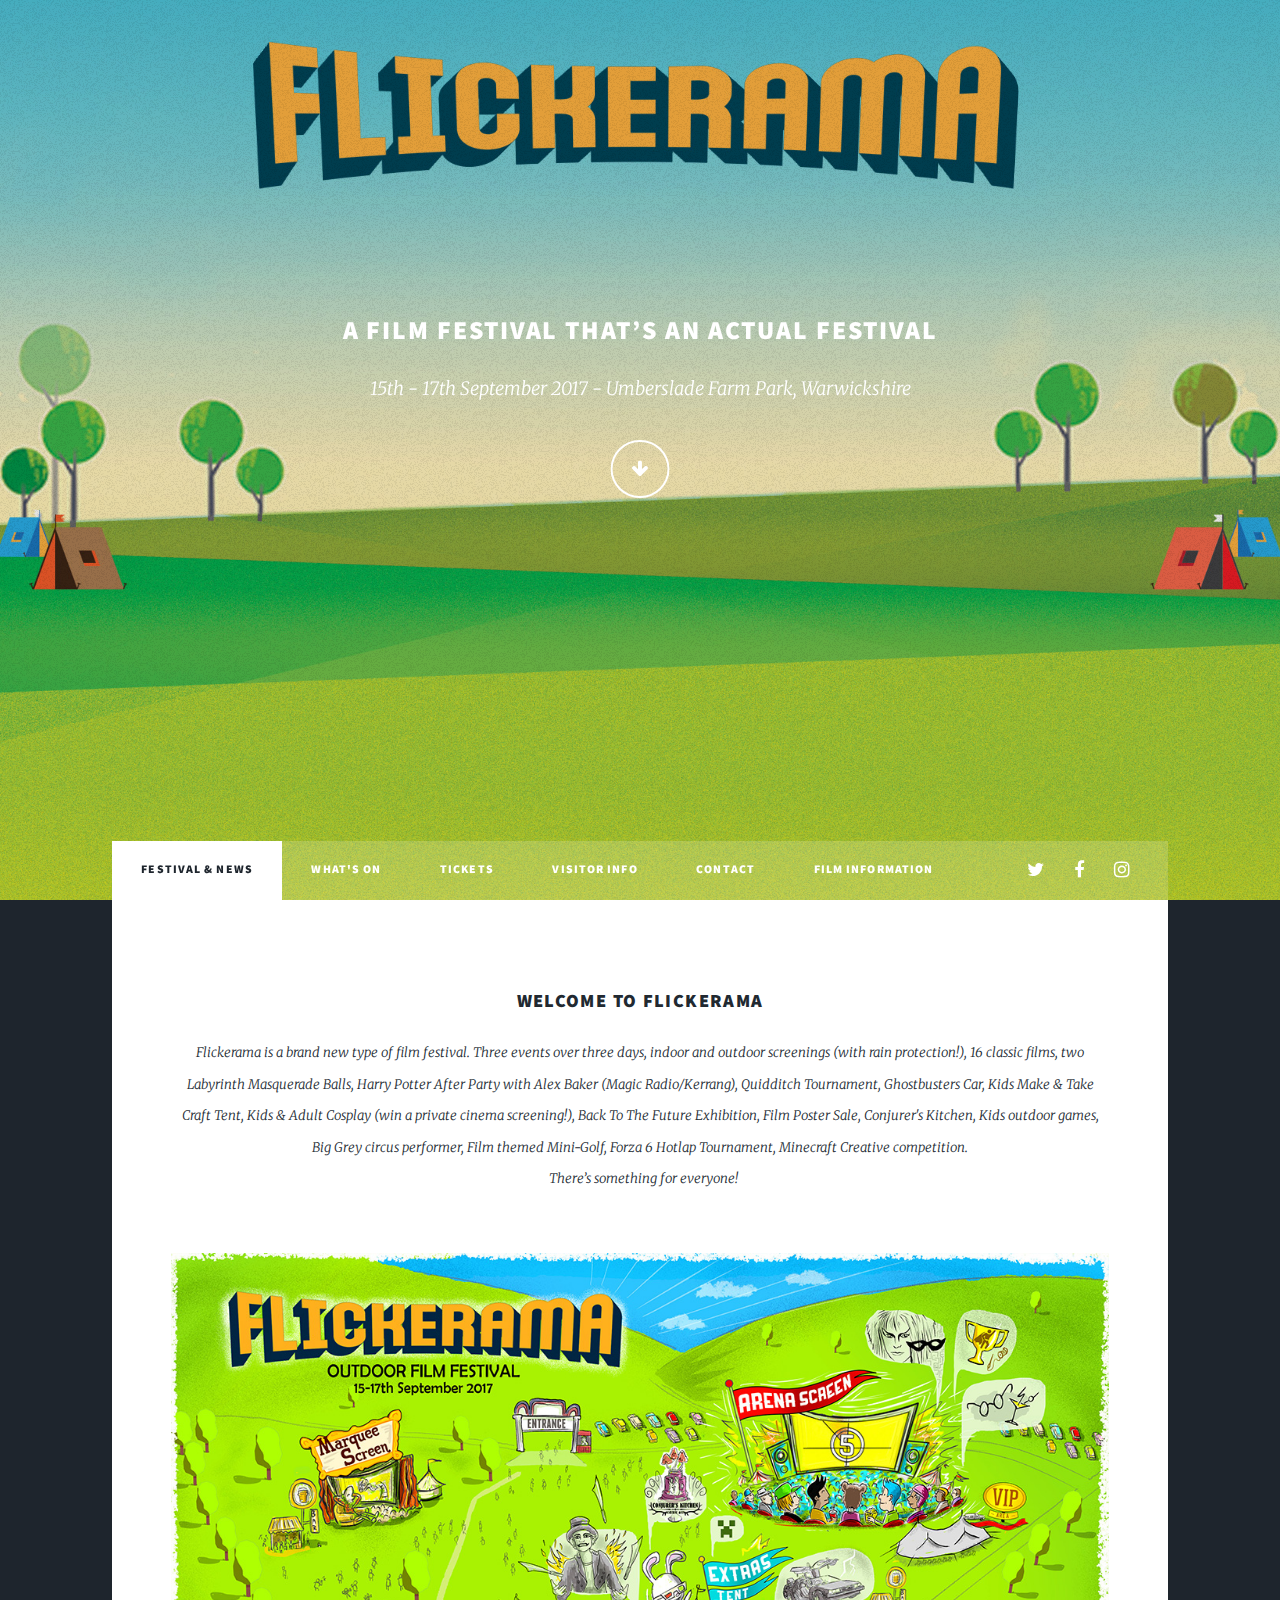
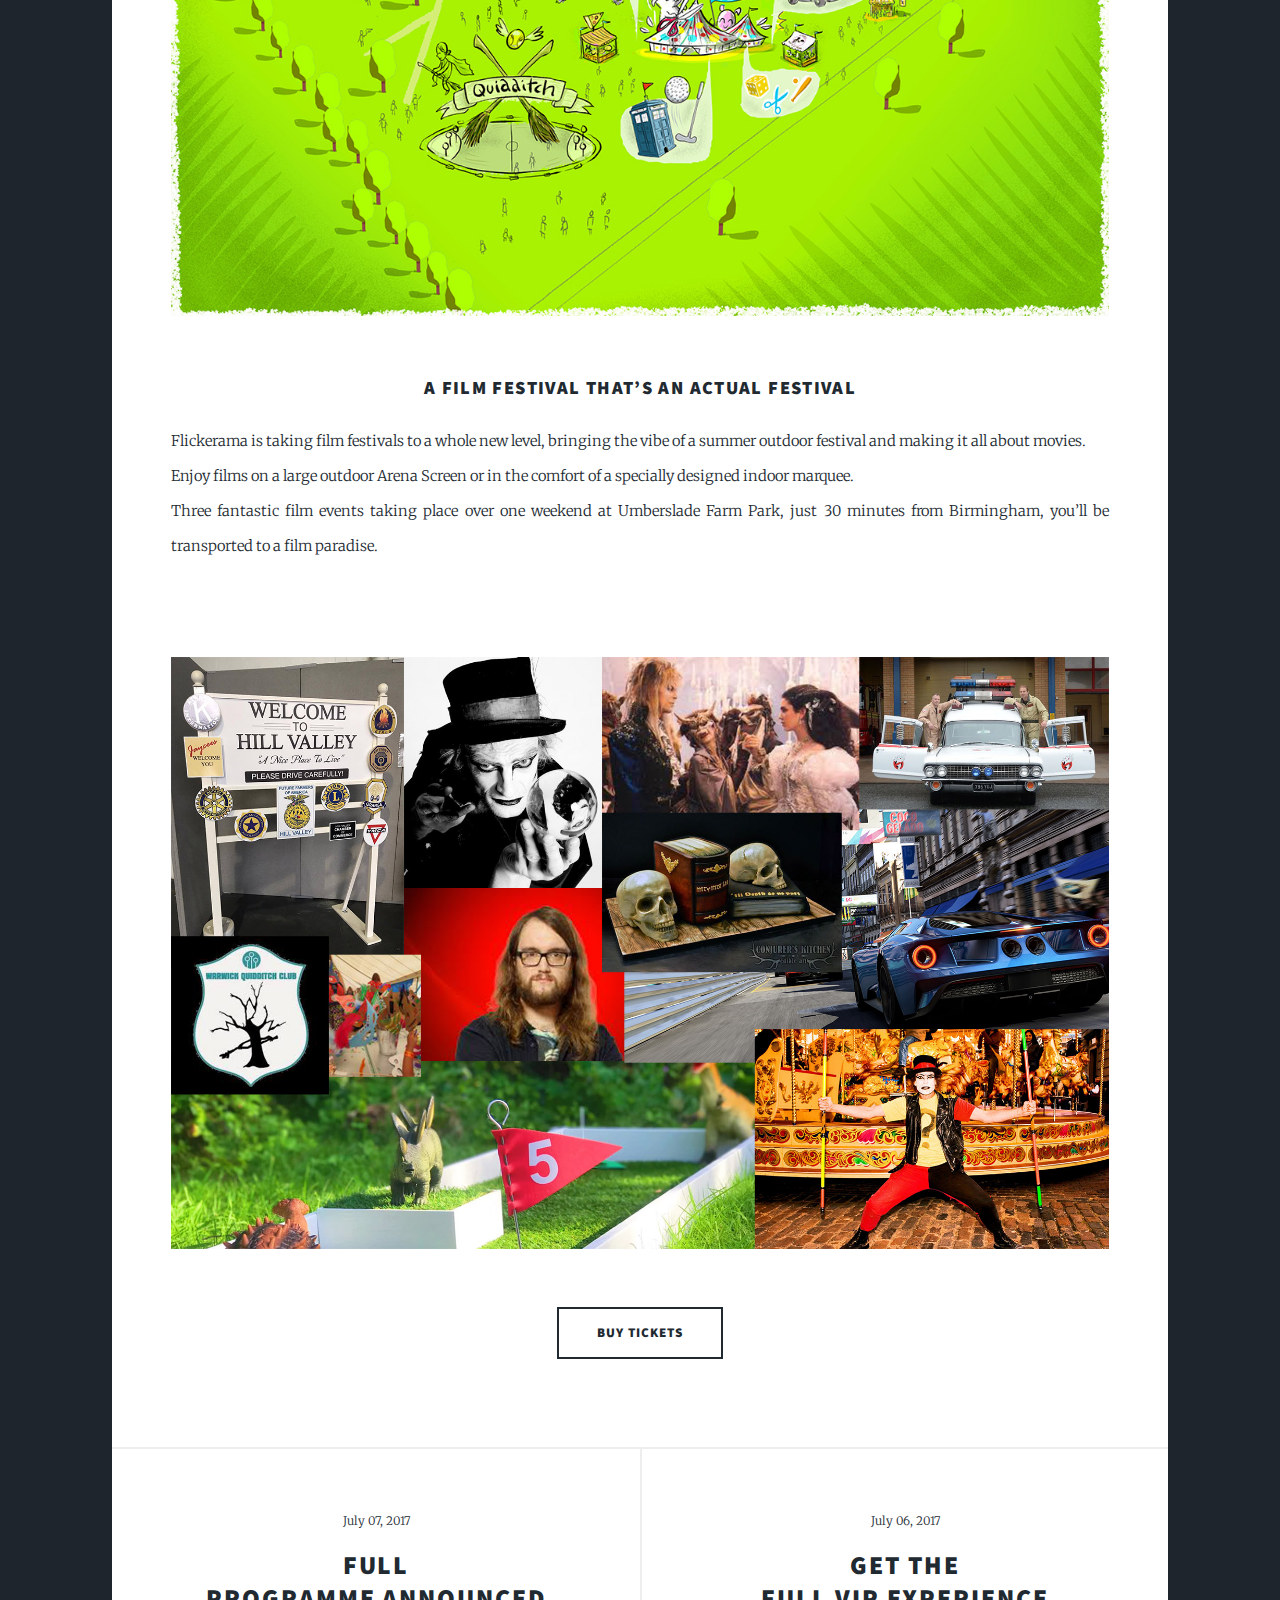
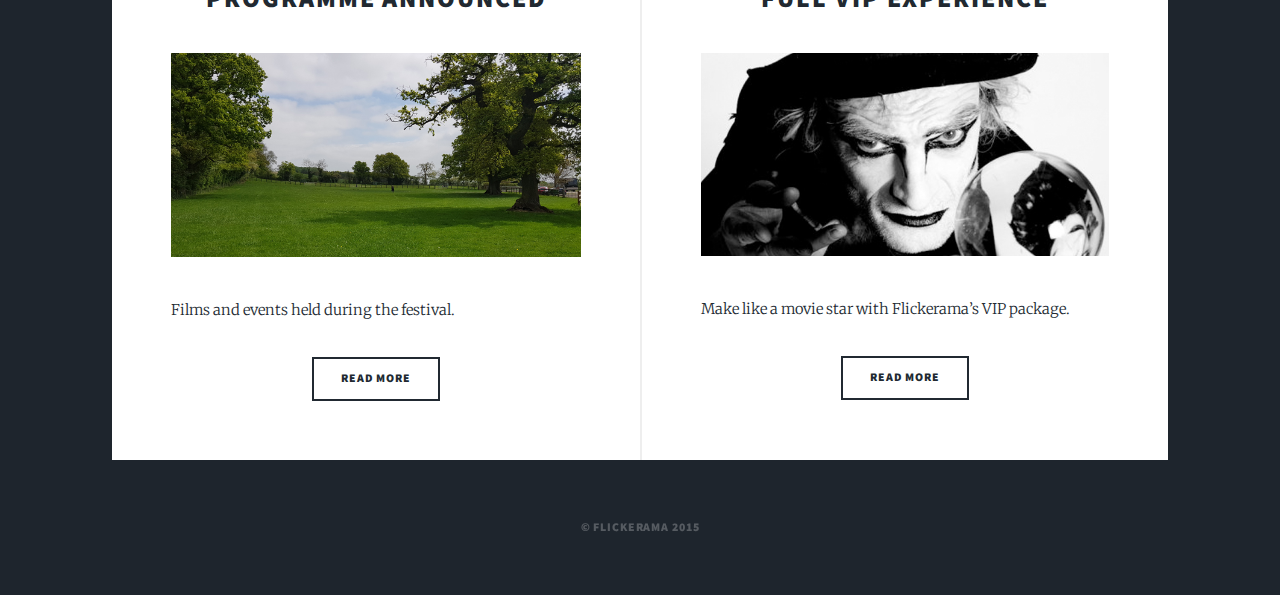
==== commit 6ad2278c: "changed map on index page" ====
--- a/index.html
+++ b/index.html
@@ -57,7 +57,7 @@
  
 									There’s something for everyone!</p>
 								</header>
-								<a href="#" class="image main"><img src="images/film1.jpg" alt="" /></a>
+								<a href="#" class="image main"><img src="images/plan.jpg" alt="" /></a>
 								<h3>A film festival that’s an actual festival<br /></h3>
 								<p>Flickerama is taking film festivals to a whole new level, bringing the vibe of a summer outdoor festival and making it all about movies.<br/> Enjoy films on a large outdoor Arena Screen or in the comfort of a specially designed indoor marquee.<br/>
 								Three fantastic film events taking place over one weekend at Umberslade Farm Park, just 30 minutes from Birmingham, you’ll be transported to a film paradise.<br/><br/>
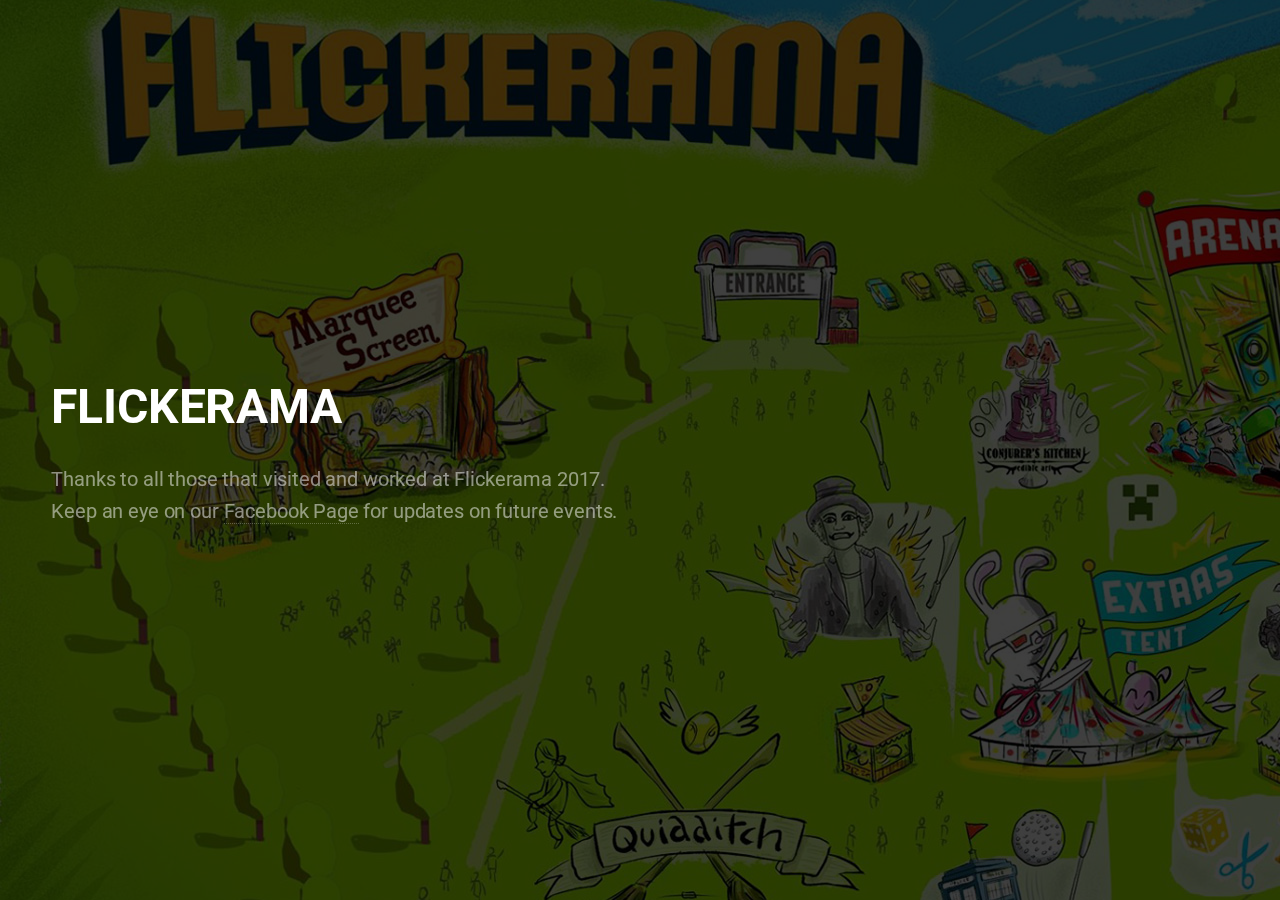
==== commit 7ce5b15c: "archive old site and upload holding page" ====
--- a/index.html
+++ b/index.html
@@ -1,226 +1,44 @@
-<!DOCTYPE HTML>
-<html>
-	<head>
-		<title>Flickerama Film Festival</title>
-		<meta charset="utf-8" />
-		<meta name="viewport" content="width=device-width, initial-scale=1, user-scalable=no" />
-		<link rel="stylesheet" href="assets/css/main.css" />
-		<noscript><link rel="stylesheet" href="assets/css/noscript.css" /></noscript>
-	</head>
-	<body class="is-loading">
-
-		<!-- Wrapper -->
-			<div id="wrapper" class="fade-in">
-
-				<!-- Intro -->
-					<div id="intro">
-						<div id="introText">
-							<h2>A FILM FESTIVAL THAT’S AN ACTUAL FESTIVAL</h2>
-							<p>15th - 17th September 2017 - Umberslade Farm Park, Warwickshire</a><br /></p>
-							<ul class="actions">
-								<li><a href="#header" class="button icon solo fa-arrow-down scrolly">Continue</a></li>
-							</ul>
-						</div>
-					</div>
-
-				<!-- Header -->
-					<header id="header">
-						<!-- <a href="index.html" class="logo">HOME</a> -->
-					</header>
-
-				<!-- Nav -->
-					<nav id="nav">
-						<ul class="links">
-							<li class="active"><a href="index.html">Festival & News</a></li>
-							<li><a href="whatson.html">What's On</a></li>
-							<li><a href="tickets.html">Tickets</a></li>
-							<li><a href="visit.html">Visitor Info</a></li>
-							<li><a href="contact.html">Contact</a></li>
-							<li><a href="films.html">Film Information</a></li>
-						</ul>
-						<ul class="icons">
-							<li><a href="#" target="_blank" class="icon fa-twitter"><span class="label">Twitter</span></a></li>
-							<li><a href="http://www.facebook.com/flickerama" target="_blank" class="icon fa-facebook"><span class="label">Facebook</span></a></li>
-							<li><a href="#" class="icon fa-instagram"><span class="label">Instagram</span></a></li>
-						</ul>
-					</nav>
-
-				<!-- Main -->
-					<div id="main">
-
-						<!-- Featured Post -->
-							<article class="post featured">
-								<header class="major">
-									 <!--<span class="date">April 25, 2017</span> -->
-									<h3>Welcome to Flickerama<br /></h3>
-									<p>Flickerama is a brand new type of film festival. Three events over three days, indoor and outdoor screenings (with rain protection!), 16 classic films, two Labyrinth Masquerade Balls, Harry Potter After Party with Alex Baker (Magic Radio/Kerrang), Quidditch Tournament, Ghostbusters Car, Kids Make & Take Craft Tent, Kids & Adult Cosplay (win a private cinema screening!), Back To The Future Exhibition, Film Poster Sale, Conjurer's Kitchen, Kids outdoor games, Big Grey circus performer, Film themed Mini-Golf, Forza 6 Hotlap Tournament, Minecraft Creative competition.<br />
- 
-									There’s something for everyone!</p>
-								</header>
-								<a href="#" class="image main"><img src="images/plan.jpg" alt="" /></a>
-								<h3>A film festival that’s an actual festival<br /></h3>
-								<p>Flickerama is taking film festivals to a whole new level, bringing the vibe of a summer outdoor festival and making it all about movies.<br/> Enjoy films on a large outdoor Arena Screen or in the comfort of a specially designed indoor marquee.<br/>
-								Three fantastic film events taking place over one weekend at Umberslade Farm Park, just 30 minutes from Birmingham, you’ll be transported to a film paradise.<br/><br/>
-								<a href="#" class="image main"><img src="images/extras.jpg" alt="" /></a>
-								<ul class="actions">
-									<li><a href="/tickets.html" class="button big">Buy Tickets</a></li>
-								</ul>
-							</article>
-
-						<!-- Posts -->
-							<section class="posts">
-								<article>
-									<header>
-										<span class="date">July 07, 2017</span>
-										<h2><a href="/news_july_07.html">Full<br />
-										Programme Announced</a></h2>
-									</header>
-									<a href="#" class="image fit"><img src="images/film2.jpg" alt="" /></a>
-									<p>Films and events held during the festival.</p>
-									<ul class="actions">
-										<li><a href="/news_july_07.html" class="button">Read More</a></li>
-									</ul>
-								</article>
-								<article>
-									<header>
-										<span class="date">July 06, 2017</span>
-										<h2><a href="/vip.html">GET THE<br />
-										FULL VIP EXPERIENCE</a></h2>
-									</header>
-									<a href="#" class="image fit"><img src="images/film3.jpg" alt="" /></a>
-									<p>Make like a movie star with Flickerama’s VIP package.</p>
-									<ul class="actions">
-										<li><a href="/vip.html" class="button">Read More</a></li>
-									</ul>
-								</article>
-								<!-- <article>
-									<header>
-										<span class="date">April 18, 2017</span>
-										<h2><a href="#">Ante mattis<br />
-										interdum dolor</a></h2>
-									</header>
-									<a href="#" class="image fit"><img src="images/pic04.jpg" alt="" /></a>
-									<p>Donec eget ex magna. Interdum et malesuada fames ac ante ipsum primis in faucibus. Pellentesque venenatis dolor imperdiet dolor mattis sagittis magna etiam.</p>
-									<ul class="actions">
-										<li><a href="#" class="button">Full Story</a></li>
-									</ul>
-								</article>
-								<article>
-									<header>
-										<span class="date">April 14, 2017</span>
-										<h2><a href="#">Tempus sed<br />
-										nulla imperdiet</a></h2>
-									</header>
-									<a href="#" class="image fit"><img src="images/pic05.jpg" alt="" /></a>
-									<p>Donec eget ex magna. Interdum et malesuada fames ac ante ipsum primis in faucibus. Pellentesque venenatis dolor imperdiet dolor mattis sagittis magna etiam.</p>
-									<ul class="actions">
-										<li><a href="#" class="button">Full Story</a></li>
-									</ul>
-								</article>
-								<article>
-									<header>
-										<span class="date">April 11, 2017</span>
-										<h2><a href="#">Odio magna<br />
-										sed consectetur</a></h2>
-									</header>
-									<a href="#" class="image fit"><img src="images/pic06.jpg" alt="" /></a>
-									<p>Donec eget ex magna. Interdum et malesuada fames ac ante ipsum primis in faucibus. Pellentesque venenatis dolor imperdiet dolor mattis sagittis magna etiam.</p>
-									<ul class="actions">
-										<li><a href="#" class="button">Full Story</a></li>
-									</ul>
-								</article>
-								<article>
-									<header>
-										<span class="date">April 7, 2017</span>
-										<h2><a href="#">Augue lorem<br />
-										primis vestibulum</a></h2>
-									</header>
-									<a href="#" class="image fit"><img src="images/pic07.jpg" alt="" /></a>
-									<p>Donec eget ex magna. Interdum et malesuada fames ac ante ipsum primis in faucibus. Pellentesque venenatis dolor imperdiet dolor mattis sagittis magna etiam.</p>
-									<ul class="actions">
-										<li><a href="#" class="button">Full Story</a></li>
-									</ul>
-								</article> -->
-							</section>
-
-						<!-- Footer -->
-						<!--	<footer>
-								<div class="pagination">
-									<a href="#" class="previous">Prev</a>
-									<a href="#" class="page active">1</a>
-									<a href="#" class="page">2</a>
-									<a href="#" class="page">3</a>
-									<span class="extra">&hellip;</span>
-									<a href="#" class="page">8</a>
-									<a href="#" class="page">9</a>
-									<a href="#" class="page">10</a>
-									<a href="#" class="next">Next</a>
-								</div>
-							</footer> -->
-
-					</div>
-
-				<!-- Footer -->
-					<footer id="footer">
-						<!--<section>
-							<form method="post" action="#">
-								<div class="field">
-									<label for="name">Name</label>
-									<input type="text" name="name" id="name" />
-								</div>
-								<div class="field">
-									<label for="email">Email</label>
-									<input type="text" name="email" id="email" />
-								</div>
-								<div class="field">
-									<label for="message">Message</label>
-									<textarea name="message" id="message" rows="3"></textarea>
-								</div>
-								<ul class="actions">
-									<li><input type="submit" value="Send Message" /></li>
-								</ul>
-							</form>
-						</section>
-						<section class="split contact">
-							<section class="alt">
-								<h3>Address</h3>
-								<p>1234 Somewhere Road #87257<br />
-								Nashville, TN 00000-0000</p>
-							</section>
-							<section>
-								<h3>Phone</h3>
-								<p><a href="#">(000) 000-0000</a></p>
-							</section>
-							<section>
-								<h3>Email</h3>
-								<p><a href="#">info@untitled.tld</a></p>
-							</section>
-							<section>
-								<h3>Social</h3>
-								<ul class="icons alt">
-									<li><a href="#" class="icon alt fa-twitter"><span class="label">Twitter</span></a></li>
-									<li><a href="#" class="icon alt fa-facebook"><span class="label">Facebook</span></a></li>
-									<li><a href="#" class="icon alt fa-instagram"><span class="label">Instagram</span></a></li>
-									<li><a href="#" class="icon alt fa-github"><span class="label">GitHub</span></a></li>
-								</ul>
-							</section>
-						</section>  -->
-					</footer>
-
-				<!-- Copyright -->
-					<div id="copyright">
-						<ul><li>&copy; Flickerama 2015</li></ul>
-					</div>
-
-			</div>
-
-		<!-- Scripts -->
-			<script src="assets/js/jquery.min.js"></script>
-			<script src="assets/js/jquery.scrollex.min.js"></script>
-			<script src="assets/js/jquery.scrolly.min.js"></script>
-			<script src="assets/js/skel.min.js"></script>
-			<script src="assets/js/util.js"></script>
-			<script src="assets/js/main.js"></script>
-
-	</body>
-</html>
+ <!DOCTYPE HTML>
+<html>
+	<head>
+		<title>Eventually by HTML5 UP</title>
+		<meta charset="utf-8" />
+		<meta name="viewport" content="width=device-width, initial-scale=1, user-scalable=no" />
+		<!--[if lte IE 8]><script src="assets/js/ie/html5shiv.js"></script><![endif]-->
+		<link rel="stylesheet" href="assets/css/main.css" />
+		<!--[if lte IE 8]><link rel="stylesheet" href="assets/css/ie8.css" /><![endif]-->
+		<!--[if lte IE 9]><link rel="stylesheet" href="assets/css/ie9.css" /><![endif]-->
+	</head>
+	<body>
+
+		<!-- Header -->
+			<header id="header">
+				<h1>FLICKERAMA</h1>
+				<p>Thanks to all those that visited and worked at Flickerama 2017.<br>Keep an eye on our <a href="https://www.facebook.com/Flickerama/">Facebook Page</a> for updates on future events.</p>
+			</header>
+
+		<!-- Signup Form
+			<form id="signup-form" method="post" action="#">
+				<input type="email" name="email" id="email" placeholder="Email Address" />
+				<input type="submit" value="Sign Up" />
+			</form>
+
+
+			<footer id="footer">
+				<ul class="icons">
+					<li><a href="#" class="icon fa-twitter"><span class="label">Twitter</span></a></li>
+					<li><a href="#" class="icon fa-instagram"><span class="label">Instagram</span></a></li>
+					<li><a href="#" class="icon fa-github"><span class="label">GitHub</span></a></li>
+					<li><a href="#" class="icon fa-envelope-o"><span class="label">Email</span></a></li>
+				</ul>
+				<ul class="copyright">
+					<li>&copy; Flickerama 2015.</li>
+				</ul>
+			</footer> -->
+
+		<!-- Scripts -->
+			<!--[if lte IE 8]><script src="assets/js/ie/respond.min.js"></script><![endif]-->
+			<script src="assets/js/main.js"></script>
+
+	</body>
+</html>--- a/assets/css/main.css
+++ b/assets/css/main.css
@@ -1,5 +1,11 @@
 @import url(font-awesome.min.css);
-@import url("https://fonts.googleapis.com/css?family=Merriweather:300,700,300italic,700italic|Source+Sans+Pro:900");
+@import url("https://fonts.googleapis.com/css?family=Roboto:400,700");
+
+/*
+	Eventually by HTML5 UP
+	html5up.net | @ajlkn
+	Free for personal and commercial use under the CCA 3.0 license (html5up.net/license)
+*/
 
 /* Reset */
 
@@ -50,1554 +56,6 @@
 		box-sizing: border-box;
 	}
 
-/* Grid */
-
-	.row {
-		border-bottom: solid 1px transparent;
-		-moz-box-sizing: border-box;
-		-webkit-box-sizing: border-box;
-		box-sizing: border-box;
-	}
-
-	.row > * {
-		float: left;
-		-moz-box-sizing: border-box;
-		-webkit-box-sizing: border-box;
-		box-sizing: border-box;
-	}
-
-	.row:after, .row:before {
-		content: '';
-		display: block;
-		clear: both;
-		height: 0;
-	}
-
-	.row.uniform > * > :first-child {
-		margin-top: 0;
-	}
-
-	.row.uniform > * > :last-child {
-		margin-bottom: 0;
-	}
-
-	.row.\30 \25 > * {
-		padding: 0 0 0 0rem;
-	}
-
-	.row.\30 \25 {
-		margin: 0 0 -1px 0rem;
-	}
-
-	.row.uniform.\30 \25 > * {
-		padding: 0rem 0 0 0rem;
-	}
-
-	.row.uniform.\30 \25 {
-		margin: 0rem 0 -1px 0rem;
-	}
-
-	.row > * {
-		padding: 0 0 0 1.5rem;
-	}
-
-	.row {
-		margin: 0 0 -1px -1.5rem;
-	}
-
-	.row.uniform > * {
-		padding: 1.5rem 0 0 1.5rem;
-	}
-
-	.row.uniform {
-		margin: -1.5rem 0 -1px -1.5rem;
-	}
-
-	.row.\32 00\25 > * {
-		padding: 0 0 0 3rem;
-	}
-
-	.row.\32 00\25 {
-		margin: 0 0 -1px -3rem;
-	}
-
-	.row.uniform.\32 00\25 > * {
-		padding: 3rem 0 0 3rem;
-	}
-
-	.row.uniform.\32 00\25 {
-		margin: -3rem 0 -1px -3rem;
-	}
-
-	.row.\31 50\25 > * {
-		padding: 0 0 0 2.25rem;
-	}
-
-	.row.\31 50\25 {
-		margin: 0 0 -1px -2.25rem;
-	}
-
-	.row.uniform.\31 50\25 > * {
-		padding: 2.25rem 0 0 2.25rem;
-	}
-
-	.row.uniform.\31 50\25 {
-		margin: -2.25rem 0 -1px -2.25rem;
-	}
-
-	.row.\35 0\25 > * {
-		padding: 0 0 0 0.75rem;
-	}
-
-	.row.\35 0\25 {
-		margin: 0 0 -1px -0.75rem;
-	}
-
-	.row.uniform.\35 0\25 > * {
-		padding: 0.75rem 0 0 0.75rem;
-	}
-
-	.row.uniform.\35 0\25 {
-		margin: -0.75rem 0 -1px -0.75rem;
-	}
-
-	.row.\32 5\25 > * {
-		padding: 0 0 0 0.375rem;
-	}
-
-	.row.\32 5\25 {
-		margin: 0 0 -1px -0.375rem;
-	}
-
-	.row.uniform.\32 5\25 > * {
-		padding: 0.375rem 0 0 0.375rem;
-	}
-
-	.row.uniform.\32 5\25 {
-		margin: -0.375rem 0 -1px -0.375rem;
-	}
-
-	.\31 2u, .\31 2u\24 {
-		width: 100%;
-		clear: none;
-		margin-left: 0;
-	}
-
-	.\31 1u, .\31 1u\24 {
-		width: 91.6666666667%;
-		clear: none;
-		margin-left: 0;
-	}
-
-	.\31 0u, .\31 0u\24 {
-		width: 83.3333333333%;
-		clear: none;
-		margin-left: 0;
-	}
-
-	.\39 u, .\39 u\24 {
-		width: 75%;
-		clear: none;
-		margin-left: 0;
-	}
-
-	.\38 u, .\38 u\24 {
-		width: 66.6666666667%;
-		clear: none;
-		margin-left: 0;
-	}
-
-	.\37 u, .\37 u\24 {
-		width: 58.3333333333%;
-		clear: none;
-		margin-left: 0;
-	}
-
-	.\36 u, .\36 u\24 {
-		width: 50%;
-		clear: none;
-		margin-left: 0;
-	}
-
-	.\35 u, .\35 u\24 {
-		width: 41.6666666667%;
-		clear: none;
-		margin-left: 0;
-	}
-
-	.\34 u, .\34 u\24 {
-		width: 33.3333333333%;
-		clear: none;
-		margin-left: 0;
-	}
-
-	.\33 u, .\33 u\24 {
-		width: 25%;
-		clear: none;
-		margin-left: 0;
-	}
-
-	.\32 u, .\32 u\24 {
-		width: 16.6666666667%;
-		clear: none;
-		margin-left: 0;
-	}
-
-	.\31 u, .\31 u\24 {
-		width: 8.3333333333%;
-		clear: none;
-		margin-left: 0;
-	}
-
-	.\31 2u\24 + *,
-	.\31 1u\24 + *,
-	.\31 0u\24 + *,
-	.\39 u\24 + *,
-	.\38 u\24 + *,
-	.\37 u\24 + *,
-	.\36 u\24 + *,
-	.\35 u\24 + *,
-	.\34 u\24 + *,
-	.\33 u\24 + *,
-	.\32 u\24 + *,
-	.\31 u\24 + * {
-		clear: left;
-	}
-
-	.\-11u {
-		margin-left: 91.66667%;
-	}
-
-	.\-10u {
-		margin-left: 83.33333%;
-	}
-
-	.\-9u {
-		margin-left: 75%;
-	}
-
-	.\-8u {
-		margin-left: 66.66667%;
-	}
-
-	.\-7u {
-		margin-left: 58.33333%;
-	}
-
-	.\-6u {
-		margin-left: 50%;
-	}
-
-	.\-5u {
-		margin-left: 41.66667%;
-	}
-
-	.\-4u {
-		margin-left: 33.33333%;
-	}
-
-	.\-3u {
-		margin-left: 25%;
-	}
-
-	.\-2u {
-		margin-left: 16.66667%;
-	}
-
-	.\-1u {
-		margin-left: 8.33333%;
-	}
-
-	@media screen and (max-width: 1680px) {
-
-		.row > * {
-			padding: 0 0 0 1.5rem;
-		}
-
-		.row {
-			margin: 0 0 -1px -1.5rem;
-		}
-
-		.row.uniform > * {
-			padding: 1.5rem 0 0 1.5rem;
-		}
-
-		.row.uniform {
-			margin: -1.5rem 0 -1px -1.5rem;
-		}
-
-		.row.\32 00\25 > * {
-			padding: 0 0 0 3rem;
-		}
-
-		.row.\32 00\25 {
-			margin: 0 0 -1px -3rem;
-		}
-
-		.row.uniform.\32 00\25 > * {
-			padding: 3rem 0 0 3rem;
-		}
-
-		.row.uniform.\32 00\25 {
-			margin: -3rem 0 -1px -3rem;
-		}
-
-		.row.\31 50\25 > * {
-			padding: 0 0 0 2.25rem;
-		}
-
-		.row.\31 50\25 {
-			margin: 0 0 -1px -2.25rem;
-		}
-
-		.row.uniform.\31 50\25 > * {
-			padding: 2.25rem 0 0 2.25rem;
-		}
-
-		.row.uniform.\31 50\25 {
-			margin: -2.25rem 0 -1px -2.25rem;
-		}
-
-		.row.\35 0\25 > * {
-			padding: 0 0 0 0.75rem;
-		}
-
-		.row.\35 0\25 {
-			margin: 0 0 -1px -0.75rem;
-		}
-
-		.row.uniform.\35 0\25 > * {
-			padding: 0.75rem 0 0 0.75rem;
-		}
-
-		.row.uniform.\35 0\25 {
-			margin: -0.75rem 0 -1px -0.75rem;
-		}
-
-		.row.\32 5\25 > * {
-			padding: 0 0 0 0.375rem;
-		}
-
-		.row.\32 5\25 {
-			margin: 0 0 -1px -0.375rem;
-		}
-
-		.row.uniform.\32 5\25 > * {
-			padding: 0.375rem 0 0 0.375rem;
-		}
-
-		.row.uniform.\32 5\25 {
-			margin: -0.375rem 0 -1px -0.375rem;
-		}
-
-		.\31 2u\28xlarge\29, .\31 2u\24\28xlarge\29 {
-			width: 100%;
-			clear: none;
-			margin-left: 0;
-		}
-
-		.\31 1u\28xlarge\29, .\31 1u\24\28xlarge\29 {
-			width: 91.6666666667%;
-			clear: none;
-			margin-left: 0;
-		}
-
-		.\31 0u\28xlarge\29, .\31 0u\24\28xlarge\29 {
-			width: 83.3333333333%;
-			clear: none;
-			margin-left: 0;
-		}
-
-		.\39 u\28xlarge\29, .\39 u\24\28xlarge\29 {
-			width: 75%;
-			clear: none;
-			margin-left: 0;
-		}
-
-		.\38 u\28xlarge\29, .\38 u\24\28xlarge\29 {
-			width: 66.6666666667%;
-			clear: none;
-			margin-left: 0;
-		}
-
-		.\37 u\28xlarge\29, .\37 u\24\28xlarge\29 {
-			width: 58.3333333333%;
-			clear: none;
-			margin-left: 0;
-		}
-
-		.\36 u\28xlarge\29, .\36 u\24\28xlarge\29 {
-			width: 50%;
-			clear: none;
-			margin-left: 0;
-		}
-
-		.\35 u\28xlarge\29, .\35 u\24\28xlarge\29 {
-			width: 41.6666666667%;
-			clear: none;
-			margin-left: 0;
-		}
-
-		.\34 u\28xlarge\29, .\34 u\24\28xlarge\29 {
-			width: 33.3333333333%;
-			clear: none;
-			margin-left: 0;
-		}
-
-		.\33 u\28xlarge\29, .\33 u\24\28xlarge\29 {
-			width: 25%;
-			clear: none;
-			margin-left: 0;
-		}
-
-		.\32 u\28xlarge\29, .\32 u\24\28xlarge\29 {
-			width: 16.6666666667%;
-			clear: none;
-			margin-left: 0;
-		}
-
-		.\31 u\28xlarge\29, .\31 u\24\28xlarge\29 {
-			width: 8.3333333333%;
-			clear: none;
-			margin-left: 0;
-		}
-
-		.\31 2u\24\28xlarge\29 + *,
-		.\31 1u\24\28xlarge\29 + *,
-		.\31 0u\24\28xlarge\29 + *,
-		.\39 u\24\28xlarge\29 + *,
-		.\38 u\24\28xlarge\29 + *,
-		.\37 u\24\28xlarge\29 + *,
-		.\36 u\24\28xlarge\29 + *,
-		.\35 u\24\28xlarge\29 + *,
-		.\34 u\24\28xlarge\29 + *,
-		.\33 u\24\28xlarge\29 + *,
-		.\32 u\24\28xlarge\29 + *,
-		.\31 u\24\28xlarge\29 + * {
-			clear: left;
-		}
-
-		.\-11u\28xlarge\29 {
-			margin-left: 91.66667%;
-		}
-
-		.\-10u\28xlarge\29 {
-			margin-left: 83.33333%;
-		}
-
-		.\-9u\28xlarge\29 {
-			margin-left: 75%;
-		}
-
-		.\-8u\28xlarge\29 {
-			margin-left: 66.66667%;
-		}
-
-		.\-7u\28xlarge\29 {
-			margin-left: 58.33333%;
-		}
-
-		.\-6u\28xlarge\29 {
-			margin-left: 50%;
-		}
-
-		.\-5u\28xlarge\29 {
-			margin-left: 41.66667%;
-		}
-
-		.\-4u\28xlarge\29 {
-			margin-left: 33.33333%;
-		}
-
-		.\-3u\28xlarge\29 {
-			margin-left: 25%;
-		}
-
-		.\-2u\28xlarge\29 {
-			margin-left: 16.66667%;
-		}
-
-		.\-1u\28xlarge\29 {
-			margin-left: 8.33333%;
-		}
-
-	}
-
-	@media screen and (max-width: 1280px) {
-
-		.row > * {
-			padding: 0 0 0 1.5rem;
-		}
-
-		.row {
-			margin: 0 0 -1px -1.5rem;
-		}
-
-		.row.uniform > * {
-			padding: 1.5rem 0 0 1.5rem;
-		}
-
-		.row.uniform {
-			margin: -1.5rem 0 -1px -1.5rem;
-		}
-
-		.row.\32 00\25 > * {
-			padding: 0 0 0 3rem;
-		}
-
-		.row.\32 00\25 {
-			margin: 0 0 -1px -3rem;
-		}
-
-		.row.uniform.\32 00\25 > * {
-			padding: 3rem 0 0 3rem;
-		}
-
-		.row.uniform.\32 00\25 {
-			margin: -3rem 0 -1px -3rem;
-		}
-
-		.row.\31 50\25 > * {
-			padding: 0 0 0 2.25rem;
-		}
-
-		.row.\31 50\25 {
-			margin: 0 0 -1px -2.25rem;
-		}
-
-		.row.uniform.\31 50\25 > * {
-			padding: 2.25rem 0 0 2.25rem;
-		}
-
-		.row.uniform.\31 50\25 {
-			margin: -2.25rem 0 -1px -2.25rem;
-		}
-
-		.row.\35 0\25 > * {
-			padding: 0 0 0 0.75rem;
-		}
-
-		.row.\35 0\25 {
-			margin: 0 0 -1px -0.75rem;
-		}
-
-		.row.uniform.\35 0\25 > * {
-			padding: 0.75rem 0 0 0.75rem;
-		}
-
-		.row.uniform.\35 0\25 {
-			margin: -0.75rem 0 -1px -0.75rem;
-		}
-
-		.row.\32 5\25 > * {
-			padding: 0 0 0 0.375rem;
-		}
-
-		.row.\32 5\25 {
-			margin: 0 0 -1px -0.375rem;
-		}
-
-		.row.uniform.\32 5\25 > * {
-			padding: 0.375rem 0 0 0.375rem;
-		}
-
-		.row.uniform.\32 5\25 {
-			margin: -0.375rem 0 -1px -0.375rem;
-		}
-
-		.\31 2u\28large\29, .\31 2u\24\28large\29 {
-			width: 100%;
-			clear: none;
-			margin-left: 0;
-		}
-
-		.\31 1u\28large\29, .\31 1u\24\28large\29 {
-			width: 91.6666666667%;
-			clear: none;
-			margin-left: 0;
-		}
-
-		.\31 0u\28large\29, .\31 0u\24\28large\29 {
-			width: 83.3333333333%;
-			clear: none;
-			margin-left: 0;
-		}
-
-		.\39 u\28large\29, .\39 u\24\28large\29 {
-			width: 75%;
-			clear: none;
-			margin-left: 0;
-		}
-
-		.\38 u\28large\29, .\38 u\24\28large\29 {
-			width: 66.6666666667%;
-			clear: none;
-			margin-left: 0;
-		}
-
-		.\37 u\28large\29, .\37 u\24\28large\29 {
-			width: 58.3333333333%;
-			clear: none;
-			margin-left: 0;
-		}
-
-		.\36 u\28large\29, .\36 u\24\28large\29 {
-			width: 50%;
-			clear: none;
-			margin-left: 0;
-		}
-
-		.\35 u\28large\29, .\35 u\24\28large\29 {
-			width: 41.6666666667%;
-			clear: none;
-			margin-left: 0;
-		}
-
-		.\34 u\28large\29, .\34 u\24\28large\29 {
-			width: 33.3333333333%;
-			clear: none;
-			margin-left: 0;
-		}
-
-		.\33 u\28large\29, .\33 u\24\28large\29 {
-			width: 25%;
-			clear: none;
-			margin-left: 0;
-		}
-
-		.\32 u\28large\29, .\32 u\24\28large\29 {
-			width: 16.6666666667%;
-			clear: none;
-			margin-left: 0;
-		}
-
-		.\31 u\28large\29, .\31 u\24\28large\29 {
-			width: 8.3333333333%;
-			clear: none;
-			margin-left: 0;
-		}
-
-		.\31 2u\24\28large\29 + *,
-		.\31 1u\24\28large\29 + *,
-		.\31 0u\24\28large\29 + *,
-		.\39 u\24\28large\29 + *,
-		.\38 u\24\28large\29 + *,
-		.\37 u\24\28large\29 + *,
-		.\36 u\24\28large\29 + *,
-		.\35 u\24\28large\29 + *,
-		.\34 u\24\28large\29 + *,
-		.\33 u\24\28large\29 + *,
-		.\32 u\24\28large\29 + *,
-		.\31 u\24\28large\29 + * {
-			clear: left;
-		}
-
-		.\-11u\28large\29 {
-			margin-left: 91.66667%;
-		}
-
-		.\-10u\28large\29 {
-			margin-left: 83.33333%;
-		}
-
-		.\-9u\28large\29 {
-			margin-left: 75%;
-		}
-
-		.\-8u\28large\29 {
-			margin-left: 66.66667%;
-		}
-
-		.\-7u\28large\29 {
-			margin-left: 58.33333%;
-		}
-
-		.\-6u\28large\29 {
-			margin-left: 50%;
-		}
-
-		.\-5u\28large\29 {
-			margin-left: 41.66667%;
-		}
-
-		.\-4u\28large\29 {
-			margin-left: 33.33333%;
-		}
-
-		.\-3u\28large\29 {
-			margin-left: 25%;
-		}
-
-		.\-2u\28large\29 {
-			margin-left: 16.66667%;
-		}
-
-		.\-1u\28large\29 {
-			margin-left: 8.33333%;
-		}
-
-	}
-
-	@media screen and (max-width: 980px) {
-
-		.row > * {
-			padding: 0 0 0 1.5rem;
-		}
-
-		.row {
-			margin: 0 0 -1px -1.5rem;
-		}
-
-		.row.uniform > * {
-			padding: 1.5rem 0 0 1.5rem;
-		}
-
-		.row.uniform {
-			margin: -1.5rem 0 -1px -1.5rem;
-		}
-
-		.row.\32 00\25 > * {
-			padding: 0 0 0 3rem;
-		}
-
-		.row.\32 00\25 {
-			margin: 0 0 -1px -3rem;
-		}
-
-		.row.uniform.\32 00\25 > * {
-			padding: 3rem 0 0 3rem;
-		}
-
-		.row.uniform.\32 00\25 {
-			margin: -3rem 0 -1px -3rem;
-		}
-
-		.row.\31 50\25 > * {
-			padding: 0 0 0 2.25rem;
-		}
-
-		.row.\31 50\25 {
-			margin: 0 0 -1px -2.25rem;
-		}
-
-		.row.uniform.\31 50\25 > * {
-			padding: 2.25rem 0 0 2.25rem;
-		}
-
-		.row.uniform.\31 50\25 {
-			margin: -2.25rem 0 -1px -2.25rem;
-		}
-
-		.row.\35 0\25 > * {
-			padding: 0 0 0 0.75rem;
-		}
-
-		.row.\35 0\25 {
-			margin: 0 0 -1px -0.75rem;
-		}
-
-		.row.uniform.\35 0\25 > * {
-			padding: 0.75rem 0 0 0.75rem;
-		}
-
-		.row.uniform.\35 0\25 {
-			margin: -0.75rem 0 -1px -0.75rem;
-		}
-
-		.row.\32 5\25 > * {
-			padding: 0 0 0 0.375rem;
-		}
-
-		.row.\32 5\25 {
-			margin: 0 0 -1px -0.375rem;
-		}
-
-		.row.uniform.\32 5\25 > * {
-			padding: 0.375rem 0 0 0.375rem;
-		}
-
-		.row.uniform.\32 5\25 {
-			margin: -0.375rem 0 -1px -0.375rem;
-		}
-
-		.\31 2u\28medium\29, .\31 2u\24\28medium\29 {
-			width: 100%;
-			clear: none;
-			margin-left: 0;
-		}
-
-		.\31 1u\28medium\29, .\31 1u\24\28medium\29 {
-			width: 91.6666666667%;
-			clear: none;
-			margin-left: 0;
-		}
-
-		.\31 0u\28medium\29, .\31 0u\24\28medium\29 {
-			width: 83.3333333333%;
-			clear: none;
-			margin-left: 0;
-		}
-
-		.\39 u\28medium\29, .\39 u\24\28medium\29 {
-			width: 75%;
-			clear: none;
-			margin-left: 0;
-		}
-
-		.\38 u\28medium\29, .\38 u\24\28medium\29 {
-			width: 66.6666666667%;
-			clear: none;
-			margin-left: 0;
-		}
-
-		.\37 u\28medium\29, .\37 u\24\28medium\29 {
-			width: 58.3333333333%;
-			clear: none;
-			margin-left: 0;
-		}
-
-		.\36 u\28medium\29, .\36 u\24\28medium\29 {
-			width: 50%;
-			clear: none;
-			margin-left: 0;
-		}
-
-		.\35 u\28medium\29, .\35 u\24\28medium\29 {
-			width: 41.6666666667%;
-			clear: none;
-			margin-left: 0;
-		}
-
-		.\34 u\28medium\29, .\34 u\24\28medium\29 {
-			width: 33.3333333333%;
-			clear: none;
-			margin-left: 0;
-		}
-
-		.\33 u\28medium\29, .\33 u\24\28medium\29 {
-			width: 25%;
-			clear: none;
-			margin-left: 0;
-		}
-
-		.\32 u\28medium\29, .\32 u\24\28medium\29 {
-			width: 16.6666666667%;
-			clear: none;
-			margin-left: 0;
-		}
-
-		.\31 u\28medium\29, .\31 u\24\28medium\29 {
-			width: 8.3333333333%;
-			clear: none;
-			margin-left: 0;
-		}
-
-		.\31 2u\24\28medium\29 + *,
-		.\31 1u\24\28medium\29 + *,
-		.\31 0u\24\28medium\29 + *,
-		.\39 u\24\28medium\29 + *,
-		.\38 u\24\28medium\29 + *,
-		.\37 u\24\28medium\29 + *,
-		.\36 u\24\28medium\29 + *,
-		.\35 u\24\28medium\29 + *,
-		.\34 u\24\28medium\29 + *,
-		.\33 u\24\28medium\29 + *,
-		.\32 u\24\28medium\29 + *,
-		.\31 u\24\28medium\29 + * {
-			clear: left;
-		}
-
-		.\-11u\28medium\29 {
-			margin-left: 91.66667%;
-		}
-
-		.\-10u\28medium\29 {
-			margin-left: 83.33333%;
-		}
-
-		.\-9u\28medium\29 {
-			margin-left: 75%;
-		}
-
-		.\-8u\28medium\29 {
-			margin-left: 66.66667%;
-		}
-
-		.\-7u\28medium\29 {
-			margin-left: 58.33333%;
-		}
-
-		.\-6u\28medium\29 {
-			margin-left: 50%;
-		}
-
-		.\-5u\28medium\29 {
-			margin-left: 41.66667%;
-		}
-
-		.\-4u\28medium\29 {
-			margin-left: 33.33333%;
-		}
-
-		.\-3u\28medium\29 {
-			margin-left: 25%;
-		}
-
-		.\-2u\28medium\29 {
-			margin-left: 16.66667%;
-		}
-
-		.\-1u\28medium\29 {
-			margin-left: 8.33333%;
-		}
-
-	}
-
-	@media screen and (max-width: 736px) {
-
-		.row > * {
-			padding: 0 0 0 1.5rem;
-		}
-
-		.row {
-			margin: 0 0 -1px -1.5rem;
-		}
-
-		.row.uniform > * {
-			padding: 1.5rem 0 0 1.5rem;
-		}
-
-		.row.uniform {
-			margin: -1.5rem 0 -1px -1.5rem;
-		}
-
-		.row.\32 00\25 > * {
-			padding: 0 0 0 3rem;
-		}
-
-		.row.\32 00\25 {
-			margin: 0 0 -1px -3rem;
-		}
-
-		.row.uniform.\32 00\25 > * {
-			padding: 3rem 0 0 3rem;
-		}
-
-		.row.uniform.\32 00\25 {
-			margin: -3rem 0 -1px -3rem;
-		}
-
-		.row.\31 50\25 > * {
-			padding: 0 0 0 2.25rem;
-		}
-
-		.row.\31 50\25 {
-			margin: 0 0 -1px -2.25rem;
-		}
-
-		.row.uniform.\31 50\25 > * {
-			padding: 2.25rem 0 0 2.25rem;
-		}
-
-		.row.uniform.\31 50\25 {
-			margin: -2.25rem 0 -1px -2.25rem;
-		}
-
-		.row.\35 0\25 > * {
-			padding: 0 0 0 0.75rem;
-		}
-
-		.row.\35 0\25 {
-			margin: 0 0 -1px -0.75rem;
-		}
-
-		.row.uniform.\35 0\25 > * {
-			padding: 0.75rem 0 0 0.75rem;
-		}
-
-		.row.uniform.\35 0\25 {
-			margin: -0.75rem 0 -1px -0.75rem;
-		}
-
-		.row.\32 5\25 > * {
-			padding: 0 0 0 0.375rem;
-		}
-
-		.row.\32 5\25 {
-			margin: 0 0 -1px -0.375rem;
-		}
-
-		.row.uniform.\32 5\25 > * {
-			padding: 0.375rem 0 0 0.375rem;
-		}
-
-		.row.uniform.\32 5\25 {
-			margin: -0.375rem 0 -1px -0.375rem;
-		}
-
-		.\31 2u\28small\29, .\31 2u\24\28small\29 {
-			width: 100%;
-			clear: none;
-			margin-left: 0;
-		}
-
-		.\31 1u\28small\29, .\31 1u\24\28small\29 {
-			width: 91.6666666667%;
-			clear: none;
-			margin-left: 0;
-		}
-
-		.\31 0u\28small\29, .\31 0u\24\28small\29 {
-			width: 83.3333333333%;
-			clear: none;
-			margin-left: 0;
-		}
-
-		.\39 u\28small\29, .\39 u\24\28small\29 {
-			width: 75%;
-			clear: none;
-			margin-left: 0;
-		}
-
-		.\38 u\28small\29, .\38 u\24\28small\29 {
-			width: 66.6666666667%;
-			clear: none;
-			margin-left: 0;
-		}
-
-		.\37 u\28small\29, .\37 u\24\28small\29 {
-			width: 58.3333333333%;
-			clear: none;
-			margin-left: 0;
-		}
-
-		.\36 u\28small\29, .\36 u\24\28small\29 {
-			width: 50%;
-			clear: none;
-			margin-left: 0;
-		}
-
-		.\35 u\28small\29, .\35 u\24\28small\29 {
-			width: 41.6666666667%;
-			clear: none;
-			margin-left: 0;
-		}
-
-		.\34 u\28small\29, .\34 u\24\28small\29 {
-			width: 33.3333333333%;
-			clear: none;
-			margin-left: 0;
-		}
-
-		.\33 u\28small\29, .\33 u\24\28small\29 {
-			width: 25%;
-			clear: none;
-			margin-left: 0;
-		}
-
-		.\32 u\28small\29, .\32 u\24\28small\29 {
-			width: 16.6666666667%;
-			clear: none;
-			margin-left: 0;
-		}
-
-		.\31 u\28small\29, .\31 u\24\28small\29 {
-			width: 8.3333333333%;
-			clear: none;
-			margin-left: 0;
-		}
-
-		.\31 2u\24\28small\29 + *,
-		.\31 1u\24\28small\29 + *,
-		.\31 0u\24\28small\29 + *,
-		.\39 u\24\28small\29 + *,
-		.\38 u\24\28small\29 + *,
-		.\37 u\24\28small\29 + *,
-		.\36 u\24\28small\29 + *,
-		.\35 u\24\28small\29 + *,
-		.\34 u\24\28small\29 + *,
-		.\33 u\24\28small\29 + *,
-		.\32 u\24\28small\29 + *,
-		.\31 u\24\28small\29 + * {
-			clear: left;
-		}
-
-		.\-11u\28small\29 {
-			margin-left: 91.66667%;
-		}
-
-		.\-10u\28small\29 {
-			margin-left: 83.33333%;
-		}
-
-		.\-9u\28small\29 {
-			margin-left: 75%;
-		}
-
-		.\-8u\28small\29 {
-			margin-left: 66.66667%;
-		}
-
-		.\-7u\28small\29 {
-			margin-left: 58.33333%;
-		}
-
-		.\-6u\28small\29 {
-			margin-left: 50%;
-		}
-
-		.\-5u\28small\29 {
-			margin-left: 41.66667%;
-		}
-
-		.\-4u\28small\29 {
-			margin-left: 33.33333%;
-		}
-
-		.\-3u\28small\29 {
-			margin-left: 25%;
-		}
-
-		.\-2u\28small\29 {
-			margin-left: 16.66667%;
-		}
-
-		.\-1u\28small\29 {
-			margin-left: 8.33333%;
-		}
-
-	}
-
-	@media screen and (max-width: 480px) {
-
-		.row > * {
-			padding: 0 0 0 1.5rem;
-		}
-
-		.row {
-			margin: 0 0 -1px -1.5rem;
-		}
-
-		.row.uniform > * {
-			padding: 1.5rem 0 0 1.5rem;
-		}
-
-		.row.uniform {
-			margin: -1.5rem 0 -1px -1.5rem;
-		}
-
-		.row.\32 00\25 > * {
-			padding: 0 0 0 3rem;
-		}
-
-		.row.\32 00\25 {
-			margin: 0 0 -1px -3rem;
-		}
-
-		.row.uniform.\32 00\25 > * {
-			padding: 3rem 0 0 3rem;
-		}
-
-		.row.uniform.\32 00\25 {
-			margin: -3rem 0 -1px -3rem;
-		}
-
-		.row.\31 50\25 > * {
-			padding: 0 0 0 2.25rem;
-		}
-
-		.row.\31 50\25 {
-			margin: 0 0 -1px -2.25rem;
-		}
-
-		.row.uniform.\31 50\25 > * {
-			padding: 2.25rem 0 0 2.25rem;
-		}
-
-		.row.uniform.\31 50\25 {
-			margin: -2.25rem 0 -1px -2.25rem;
-		}
-
-		.row.\35 0\25 > * {
-			padding: 0 0 0 0.75rem;
-		}
-
-		.row.\35 0\25 {
-			margin: 0 0 -1px -0.75rem;
-		}
-
-		.row.uniform.\35 0\25 > * {
-			padding: 0.75rem 0 0 0.75rem;
-		}
-
-		.row.uniform.\35 0\25 {
-			margin: -0.75rem 0 -1px -0.75rem;
-		}
-
-		.row.\32 5\25 > * {
-			padding: 0 0 0 0.375rem;
-		}
-
-		.row.\32 5\25 {
-			margin: 0 0 -1px -0.375rem;
-		}
-
-		.row.uniform.\32 5\25 > * {
-			padding: 0.375rem 0 0 0.375rem;
-		}
-
-		.row.uniform.\32 5\25 {
-			margin: -0.375rem 0 -1px -0.375rem;
-		}
-
-		.\31 2u\28xsmall\29, .\31 2u\24\28xsmall\29 {
-			width: 100%;
-			clear: none;
-			margin-left: 0;
-		}
-
-		.\31 1u\28xsmall\29, .\31 1u\24\28xsmall\29 {
-			width: 91.6666666667%;
-			clear: none;
-			margin-left: 0;
-		}
-
-		.\31 0u\28xsmall\29, .\31 0u\24\28xsmall\29 {
-			width: 83.3333333333%;
-			clear: none;
-			margin-left: 0;
-		}
-
-		.\39 u\28xsmall\29, .\39 u\24\28xsmall\29 {
-			width: 75%;
-			clear: none;
-			margin-left: 0;
-		}
-
-		.\38 u\28xsmall\29, .\38 u\24\28xsmall\29 {
-			width: 66.6666666667%;
-			clear: none;
-			margin-left: 0;
-		}
-
-		.\37 u\28xsmall\29, .\37 u\24\28xsmall\29 {
-			width: 58.3333333333%;
-			clear: none;
-			margin-left: 0;
-		}
-
-		.\36 u\28xsmall\29, .\36 u\24\28xsmall\29 {
-			width: 50%;
-			clear: none;
-			margin-left: 0;
-		}
-
-		.\35 u\28xsmall\29, .\35 u\24\28xsmall\29 {
-			width: 41.6666666667%;
-			clear: none;
-			margin-left: 0;
-		}
-
-		.\34 u\28xsmall\29, .\34 u\24\28xsmall\29 {
-			width: 33.3333333333%;
-			clear: none;
-			margin-left: 0;
-		}
-
-		.\33 u\28xsmall\29, .\33 u\24\28xsmall\29 {
-			width: 25%;
-			clear: none;
-			margin-left: 0;
-		}
-
-		.\32 u\28xsmall\29, .\32 u\24\28xsmall\29 {
-			width: 16.6666666667%;
-			clear: none;
-			margin-left: 0;
-		}
-
-		.\31 u\28xsmall\29, .\31 u\24\28xsmall\29 {
-			width: 8.3333333333%;
-			clear: none;
-			margin-left: 0;
-		}
-
-		.\31 2u\24\28xsmall\29 + *,
-		.\31 1u\24\28xsmall\29 + *,
-		.\31 0u\24\28xsmall\29 + *,
-		.\39 u\24\28xsmall\29 + *,
-		.\38 u\24\28xsmall\29 + *,
-		.\37 u\24\28xsmall\29 + *,
-		.\36 u\24\28xsmall\29 + *,
-		.\35 u\24\28xsmall\29 + *,
-		.\34 u\24\28xsmall\29 + *,
-		.\33 u\24\28xsmall\29 + *,
-		.\32 u\24\28xsmall\29 + *,
-		.\31 u\24\28xsmall\29 + * {
-			clear: left;
-		}
-
-		.\-11u\28xsmall\29 {
-			margin-left: 91.66667%;
-		}
-
-		.\-10u\28xsmall\29 {
-			margin-left: 83.33333%;
-		}
-
-		.\-9u\28xsmall\29 {
-			margin-left: 75%;
-		}
-
-		.\-8u\28xsmall\29 {
-			margin-left: 66.66667%;
-		}
-
-		.\-7u\28xsmall\29 {
-			margin-left: 58.33333%;
-		}
-
-		.\-6u\28xsmall\29 {
-			margin-left: 50%;
-		}
-
-		.\-5u\28xsmall\29 {
-			margin-left: 41.66667%;
-		}
-
-		.\-4u\28xsmall\29 {
-			margin-left: 33.33333%;
-		}
-
-		.\-3u\28xsmall\29 {
-			margin-left: 25%;
-		}
-
-		.\-2u\28xsmall\29 {
-			margin-left: 16.66667%;
-		}
-
-		.\-1u\28xsmall\29 {
-			margin-left: 8.33333%;
-		}
-
-	}
-
-	@media screen and (max-width: 360px) {
-
-		.row > * {
-			padding: 0 0 0 1.5rem;
-		}
-
-		.row {
-			margin: 0 0 -1px -1.5rem;
-		}
-
-		.row.uniform > * {
-			padding: 1.5rem 0 0 1.5rem;
-		}
-
-		.row.uniform {
-			margin: -1.5rem 0 -1px -1.5rem;
-		}
-
-		.row.\32 00\25 > * {
-			padding: 0 0 0 3rem;
-		}
-
-		.row.\32 00\25 {
-			margin: 0 0 -1px -3rem;
-		}
-
-		.row.uniform.\32 00\25 > * {
-			padding: 3rem 0 0 3rem;
-		}
-
-		.row.uniform.\32 00\25 {
-			margin: -3rem 0 -1px -3rem;
-		}
-
-		.row.\31 50\25 > * {
-			padding: 0 0 0 2.25rem;
-		}
-
-		.row.\31 50\25 {
-			margin: 0 0 -1px -2.25rem;
-		}
-
-		.row.uniform.\31 50\25 > * {
-			padding: 2.25rem 0 0 2.25rem;
-		}
-
-		.row.uniform.\31 50\25 {
-			margin: -2.25rem 0 -1px -2.25rem;
-		}
-
-		.row.\35 0\25 > * {
-			padding: 0 0 0 0.75rem;
-		}
-
-		.row.\35 0\25 {
-			margin: 0 0 -1px -0.75rem;
-		}
-
-		.row.uniform.\35 0\25 > * {
-			padding: 0.75rem 0 0 0.75rem;
-		}
-
-		.row.uniform.\35 0\25 {
-			margin: -0.75rem 0 -1px -0.75rem;
-		}
-
-		.row.\32 5\25 > * {
-			padding: 0 0 0 0.375rem;
-		}
-
-		.row.\32 5\25 {
-			margin: 0 0 -1px -0.375rem;
-		}
-
-		.row.uniform.\32 5\25 > * {
-			padding: 0.375rem 0 0 0.375rem;
-		}
-
-		.row.uniform.\32 5\25 {
-			margin: -0.375rem 0 -1px -0.375rem;
-		}
-
-		.\31 2u\28xxsmall\29, .\31 2u\24\28xxsmall\29 {
-			width: 100%;
-			clear: none;
-			margin-left: 0;
-		}
-
-		.\31 1u\28xxsmall\29, .\31 1u\24\28xxsmall\29 {
-			width: 91.6666666667%;
-			clear: none;
-			margin-left: 0;
-		}
-
-		.\31 0u\28xxsmall\29, .\31 0u\24\28xxsmall\29 {
-			width: 83.3333333333%;
-			clear: none;
-			margin-left: 0;
-		}
-
-		.\39 u\28xxsmall\29, .\39 u\24\28xxsmall\29 {
-			width: 75%;
-			clear: none;
-			margin-left: 0;
-		}
-
-		.\38 u\28xxsmall\29, .\38 u\24\28xxsmall\29 {
-			width: 66.6666666667%;
-			clear: none;
-			margin-left: 0;
-		}
-
-		.\37 u\28xxsmall\29, .\37 u\24\28xxsmall\29 {
-			width: 58.3333333333%;
-			clear: none;
-			margin-left: 0;
-		}
-
-		.\36 u\28xxsmall\29, .\36 u\24\28xxsmall\29 {
-			width: 50%;
-			clear: none;
-			margin-left: 0;
-		}
-
-		.\35 u\28xxsmall\29, .\35 u\24\28xxsmall\29 {
-			width: 41.6666666667%;
-			clear: none;
-			margin-left: 0;
-		}
-
-		.\34 u\28xxsmall\29, .\34 u\24\28xxsmall\29 {
-			width: 33.3333333333%;
-			clear: none;
-			margin-left: 0;
-		}
-
-		.\33 u\28xxsmall\29, .\33 u\24\28xxsmall\29 {
-			width: 25%;
-			clear: none;
-			margin-left: 0;
-		}
-
-		.\32 u\28xxsmall\29, .\32 u\24\28xxsmall\29 {
-			width: 16.6666666667%;
-			clear: none;
-			margin-left: 0;
-		}
-
-		.\31 u\28xxsmall\29, .\31 u\24\28xxsmall\29 {
-			width: 8.3333333333%;
-			clear: none;
-			margin-left: 0;
-		}
-
-		.\31 2u\24\28xxsmall\29 + *,
-		.\31 1u\24\28xxsmall\29 + *,
-		.\31 0u\24\28xxsmall\29 + *,
-		.\39 u\24\28xxsmall\29 + *,
-		.\38 u\24\28xxsmall\29 + *,
-		.\37 u\24\28xxsmall\29 + *,
-		.\36 u\24\28xxsmall\29 + *,
-		.\35 u\24\28xxsmall\29 + *,
-		.\34 u\24\28xxsmall\29 + *,
-		.\33 u\24\28xxsmall\29 + *,
-		.\32 u\24\28xxsmall\29 + *,
-		.\31 u\24\28xxsmall\29 + * {
-			clear: left;
-		}
-
-		.\-11u\28xxsmall\29 {
-			margin-left: 91.66667%;
-		}
-
-		.\-10u\28xxsmall\29 {
-			margin-left: 83.33333%;
-		}
-
-		.\-9u\28xxsmall\29 {
-			margin-left: 75%;
-		}
-
-		.\-8u\28xxsmall\29 {
-			margin-left: 66.66667%;
-		}
-
-		.\-7u\28xxsmall\29 {
-			margin-left: 58.33333%;
-		}
-
-		.\-6u\28xxsmall\29 {
-			margin-left: 50%;
-		}
-
-		.\-5u\28xxsmall\29 {
-			margin-left: 41.66667%;
-		}
-
-		.\-4u\28xxsmall\29 {
-			margin-left: 33.33333%;
-		}
-
-		.\-3u\28xxsmall\29 {
-			margin-left: 25%;
-		}
-
-		.\-2u\28xxsmall\29 {
-			margin-left: 16.66667%;
-		}
-
-		.\-1u\28xxsmall\29 {
-			margin-left: 8.33333%;
-		}
-
-	}
-
 /* Basic */
 
 	@-ms-viewport {
@@ -1616,9 +74,42 @@
 
 	}
 
+	html, body {
+		height: 100%;
+		overflow-x: hidden;
+		width: 100%;
+	}
+
+		@media screen and (max-height: 640px) {
+
+			html, body {
+				height: auto;
+				min-height: 100%;
+			}
+
+		}
+
 	body {
-		background-color: #1e252d;
-	}
+		display: -moz-flex;
+		display: -webkit-flex;
+		display: -ms-flex;
+		display: flex;
+		-moz-flex-direction: column;
+		-webkit-flex-direction: column;
+		-ms-flex-direction: column;
+		flex-direction: column;
+		-moz-justify-content: center;
+		-webkit-justify-content: center;
+		-ms-justify-content: center;
+		justify-content: center;
+		background-color: #000;
+		padding: 6em 4em 4em 4em;
+	}
+
+		body > * {
+			position: relative;
+			z-index: 2;
+		}
 
 		body.is-loading *, body.is-loading *:before, body.is-loading *:after {
 			-moz-animation: none !important;
@@ -1631,15 +122,186 @@
 			transition: none !important;
 		}
 
+		@media screen and (max-width: 1680px) {
+
+			body {
+				padding: 6em 3.5em 3.5em 3.5em;
+			}
+
+		}
+
+		@media screen and (max-width: 736px) {
+
+			body {
+				padding: 5em 2em 2em 2em;
+			}
+
+		}
+
+		@media screen and (max-width: 360px) {
+
+			body {
+				padding: 5em 1.25em 1.25em 1.25em;
+			}
+
+		}
+
+/* BG */
+
+	#bg {
+		-moz-transition: opacity 2s ease-in-out;
+		-webkit-transition: opacity 2s ease-in-out;
+		-ms-transition: opacity 2s ease-in-out;
+		transition: opacity 2s ease-in-out;
+		height: 100%;
+		left: 0;
+		opacity: 0.25;
+		position: fixed;
+		top: 0;
+		width: 100%;
+		z-index: 1;
+	}
+
+		#bg div {
+			-moz-transition: opacity 3s ease, visibility 3s;
+			-webkit-transition: opacity 3s ease, visibility 3s;
+			-ms-transition: opacity 3s ease, visibility 3s;
+			transition: opacity 3s ease, visibility 3s;
+			background-size: cover;
+			height: 100%;
+			left: 0;
+			opacity: 0;
+			position: absolute;
+			top: 0;
+			visibility: hidden;
+			width: 150%;
+		}
+
+			#bg div.visible {
+				-moz-animation: bg 45s linear infinite;
+				-webkit-animation: bg 45s linear infinite;
+				-ms-animation: bg 45s linear infinite;
+				animation: bg 45s linear infinite;
+				opacity: 1;
+				visibility: visible;
+				z-index: 1;
+			}
+
+				#bg div.visible.top {
+					z-index: 2;
+				}
+
+				@media screen and (max-width: 1280px) {
+
+					#bg div.visible {
+						-moz-animation: bg 29.25s linear infinite;
+						-webkit-animation: bg 29.25s linear infinite;
+						-ms-animation: bg 29.25s linear infinite;
+						animation: bg 29.25s linear infinite;
+					}
+
+				}
+
+				@media screen and (max-width: 736px) {
+
+					#bg div.visible {
+						-moz-animation: bg 18s linear infinite;
+						-webkit-animation: bg 18s linear infinite;
+						-ms-animation: bg 18s linear infinite;
+						animation: bg 18s linear infinite;
+					}
+
+				}
+
+			#bg div:only-child {
+				-moz-animation-direction: alternate !important;
+				-webkit-animation-direction: alternate !important;
+				-ms-animation-direction: alternate !important;
+				animation-direction: alternate !important;
+			}
+
+		body.is-loading #bg {
+			opacity: 0;
+		}
+
+	@-moz-keyframes bg {
+		0% {
+			-moz-transform: translateX(0);
+			-webkit-transform: translateX(0);
+			-ms-transform: translateX(0);
+			transform: translateX(0);
+		}
+
+		100% {
+			-moz-transform: translateX(-25%);
+			-webkit-transform: translateX(-25%);
+			-ms-transform: translateX(-25%);
+			transform: translateX(-25%);
+		}
+	}
+
+	@-webkit-keyframes bg {
+		0% {
+			-moz-transform: translateX(0);
+			-webkit-transform: translateX(0);
+			-ms-transform: translateX(0);
+			transform: translateX(0);
+		}
+
+		100% {
+			-moz-transform: translateX(-25%);
+			-webkit-transform: translateX(-25%);
+			-ms-transform: translateX(-25%);
+			transform: translateX(-25%);
+		}
+	}
+
+	@-ms-keyframes bg {
+		0% {
+			-moz-transform: translateX(0);
+			-webkit-transform: translateX(0);
+			-ms-transform: translateX(0);
+			transform: translateX(0);
+		}
+
+		100% {
+			-moz-transform: translateX(-25%);
+			-webkit-transform: translateX(-25%);
+			-ms-transform: translateX(-25%);
+			transform: translateX(-25%);
+		}
+	}
+
+	@keyframes bg {
+		0% {
+			-moz-transform: translateX(0);
+			-webkit-transform: translateX(0);
+			-ms-transform: translateX(0);
+			transform: translateX(0);
+		}
+
+		100% {
+			-moz-transform: translateX(-25%);
+			-webkit-transform: translateX(-25%);
+			-ms-transform: translateX(-25%);
+			transform: translateX(-25%);
+		}
+	}
+
 /* Type */
 
-	html {
+	body, input, select, textarea {
+		color: rgba(255, 255, 255, 0.75);
+		font-family: "Roboto", sans-serif;
 		font-size: 16pt;
+		font-weight: 400;
+		letter-spacing: -0.01em;
+		line-height: 1.65em;
 	}
 
 		@media screen and (max-width: 1680px) {
 
-			html {
+			body, input, select, textarea {
 				font-size: 12pt;
 			}
 
@@ -1647,46 +309,55 @@
 
 		@media screen and (max-width: 1280px) {
 
-			html {
+			body, input, select, textarea {
 				font-size: 11pt;
 			}
 
 		}
 
-		@media screen and (max-width: 360px) {
-
-			html {
-				font-size: 10pt;
-			}
-
-		}
-
-	body {
-		color: #212931;
-	}
-
-	body, input, select, textarea {
-		font-family: "Merriweather", Georgia, serif;
-		font-weight: 300;
-		font-size: 1rem;
-		line-height: 2.375;
-	}
+		@media screen and (max-width: 980px) {
+
+			body, input, select, textarea {
+				font-size: 12pt;
+			}
+
+		}
+
+		@media screen and (max-width: 736px) {
+
+			body, input, select, textarea {
+				font-size: 12pt;
+			}
+
+		}
+
+		@media screen and (max-width: 480px) {
+
+			body, input, select, textarea {
+				font-size: 12pt;
+			}
+
+		}
 
 	a {
-		-moz-transition: color 0.2s ease-in-out, background-color 0.2s ease-in-out, border-color 0.2s ease-in-out, box-shadow 0.2s ease-in-out;
-		-webkit-transition: color 0.2s ease-in-out, background-color 0.2s ease-in-out, border-color 0.2s ease-in-out, box-shadow 0.2s ease-in-out;
-		-ms-transition: color 0.2s ease-in-out, background-color 0.2s ease-in-out, border-color 0.2s ease-in-out, box-shadow 0.2s ease-in-out;
-		transition: color 0.2s ease-in-out, background-color 0.2s ease-in-out, border-color 0.2s ease-in-out, box-shadow 0.2s ease-in-out;
-		border-bottom: dotted 1px;
+		-moz-transition: border-bottom-color 0.2s ease, color 0.2s ease;
+		-webkit-transition: border-bottom-color 0.2s ease, color 0.2s ease;
+		-ms-transition: border-bottom-color 0.2s ease, color 0.2s ease;
+		transition: border-bottom-color 0.2s ease, color 0.2s ease;
+		border-bottom: dotted 1px rgba(255, 255, 255, 0.25);
+		color: #1cb495;
 		text-decoration: none;
 	}
 
 		a:hover {
 			border-bottom-color: transparent;
+			color: #1cb495 !important;
+			text-decoration: none;
 		}
 
 	strong, b {
-		font-weight: 600;
+		color: #fff;
+		font-weight: 700;
 	}
 
 	em, i {
@@ -1694,174 +365,576 @@
 	}
 
 	p {
-		text-align: justify;
-		margin: 0 0 2rem 0;
+		margin: 0 0 2em 0;
 	}
 
 	h1, h2, h3, h4, h5, h6 {
-		font-family: "Source Sans Pro", Helvetica, sans-serif;
-		font-weight: 900;
-		line-height: 1.5;
-		letter-spacing: 0.075em;
-		text-transform: uppercase;
-		margin: 0 0 1rem 0;
+		color: #fff;
+		font-weight: 700;
+		line-height: 1em;
+		margin: 0 0 1em 0;
 	}
 
 		h1 a, h2 a, h3 a, h4 a, h5 a, h6 a {
-			border-bottom: 0;
 			color: inherit;
 			text-decoration: none;
 		}
 
 	h1 {
-		font-size: 4rem;
-		line-height: 1.1;
-		margin: 0 0 2rem 0;
+		font-size: 2.5em;
+		line-height: 1.25em;
 	}
 
 	h2 {
-		font-size: 1.75rem;
-		line-height: 1.3;
-		margin: 0 0 1.5rem 0;
+		font-size: 1.75em;
+		line-height: 1.5em;
 	}
 
 	h3 {
-		font-size: 1.25rem;
-		margin: 0 0 1.5rem 0;
+		font-size: 1.35em;
+		line-height: 1.5em;
 	}
 
 	h4 {
-		font-size: 1rem;
+		font-size: 1.1em;
+		line-height: 1.5em;
 	}
 
 	h5 {
-		font-size: 0.9rem;
+		font-size: 0.9em;
+		line-height: 1.5em;
 	}
 
 	h6 {
-		font-size: 0.8rem;
+		font-size: 0.7em;
+		line-height: 1.5em;
 	}
 
 	sub {
-		font-size: 0.8rem;
+		font-size: 0.8em;
 		position: relative;
-		top: 0.5rem;
+		top: 0.5em;
 	}
 
 	sup {
-		font-size: 0.8rem;
+		font-size: 0.8em;
 		position: relative;
-		top: -0.5rem;
+		top: -0.5em;
 	}
 
 	blockquote {
-		border-left: solid 4px;
+		border-left: solid 8px rgba(255, 255, 255, 0.35);
 		font-style: italic;
-		margin: 0 0 2rem 0;
-		padding: 0.5rem 0 0.5rem 2rem;
+		margin: 0 0 2em 0;
+		padding: 0.5em 0 0.5em 2em;
 	}
 
 	code {
-		border: solid 2px;
+		background: rgba(255, 255, 255, 0.125);
+		border-radius: 6px;
+		border: solid 2px rgba(255, 255, 255, 0.35);
 		font-family: "Courier New", monospace;
-		font-size: 0.9rem;
-		margin: 0 0.25rem;
-		padding: 0.25rem 0.65rem;
+		font-size: 0.9em;
+		margin: 0 0.25em;
+		padding: 0.25em 0.65em;
 	}
 
 	pre {
 		-webkit-overflow-scrolling: touch;
 		font-family: "Courier New", monospace;
-		font-size: 0.9rem;
-		margin: 0 0 2rem 0;
+		font-size: 0.9em;
+		margin: 0 0 2em 0;
 	}
 
 		pre code {
 			display: block;
-			line-height: 1.75;
-			padding: 1rem 1.5rem;
+			line-height: 1.75em;
+			padding: 1em 1.5em;
 			overflow-x: auto;
 		}
 
 	hr {
 		border: 0;
-		border-bottom: solid 2px;
-		margin: 3rem 0;
+		border-bottom: solid 2px rgba(255, 255, 255, 0.35);
+		margin: 2em 0;
 	}
 
 		hr.major {
-			margin: 5rem 0;
-		}
-
-	.align-left {
-		text-align: left;
-	}
-
-	.align-center {
+			margin: 3em 0;
+		}
+
+/* Section/Article */
+
+	section.special, article.special {
 		text-align: center;
 	}
 
-	.align-right {
-		text-align: right;
-	}
-
-	input, select, textarea {
-		color: #212931;
-	}
-
-	a {
-		color: #212931;
-		border-bottom-color: rgba(33, 41, 49, 0.5);
-	}
-
-		a:hover {
-			border-bottom-color: transparent;
-			color: #18bfef !important;
-		}
-
-	strong, b {
-		color: #212931;
-	}
-
-	h1, h2, h3, h4, h5, h6 {
-		color: #212931;
-	}
-
-	blockquote {
-		border-left-color: #eeeeee;
-	}
-
-	code {
-		background: rgba(220, 220, 220, 0.25);
-		border-color: #eeeeee;
-	}
-
-	hr {
-		border-bottom-color: #eeeeee;
-	}
-
-/* Box */
-
-	.box {
-		border: solid 2px;
-		margin-bottom: 2rem;
-		padding: 1.5rem;
-	}
-
-		.box > :last-child,
-		.box > :last-child > :last-child,
-		.box > :last-child > :last-child > :last-child {
-			margin-bottom: 0;
-		}
-
-		.box.alt {
-			border: 0;
-			border-radius: 0;
-			padding: 0;
-		}
-
-	.box {
-		border-color: #eeeeee;
+	header p {
+		color: rgba(255, 255, 255, 0.5);
+		position: relative;
+		margin: 0 0 1.5em 0;
+	}
+
+	header h2 + p {
+		font-size: 1.25em;
+		margin-top: -1em;
+		line-height: 1.5em;
+	}
+
+	header h3 + p {
+		font-size: 1.1em;
+		margin-top: -0.8em;
+		line-height: 1.5em;
+	}
+
+	header h4 + p,
+	header h5 + p,
+	header h6 + p {
+		font-size: 0.9em;
+		margin-top: -0.6em;
+		line-height: 1.5em;
+	}
+
+	@media screen and (max-width: 980px) {
+
+		header br {
+			display: none;
+		}
+
+	}
+
+	@media screen and (max-width: 736px) {
+
+		header br {
+			display: inline;
+		}
+
+	}
+
+	@media screen and (max-width: 480px) {
+
+		header br {
+			display: none;
+		}
+
+	}
+
+/* Icon */
+
+	.icon {
+		text-decoration: none;
+		border-bottom: none;
+		position: relative;
+	}
+
+		.icon:before {
+			-moz-osx-font-smoothing: grayscale;
+			-webkit-font-smoothing: antialiased;
+			font-family: FontAwesome;
+			font-style: normal;
+			font-weight: normal;
+			text-transform: none !important;
+		}
+
+		.icon > .label {
+			display: none;
+		}
+
+/* List */
+
+	ol {
+		list-style: decimal;
+		margin: 0 0 2em 0;
+		padding-left: 1.25em;
+	}
+
+		ol li {
+			padding-left: 0.25em;
+		}
+
+	ul {
+		list-style: disc;
+		margin: 0 0 2em 0;
+		padding-left: 1em;
+	}
+
+		ul li {
+			padding-left: 0.5em;
+		}
+
+		ul.icons {
+			cursor: default;
+			list-style: none;
+			padding-left: 0;
+		}
+
+			ul.icons li {
+				display: inline-block;
+				padding: 0 1em 0 0;
+			}
+
+				ul.icons li:last-child {
+					padding-right: 0;
+				}
+
+				ul.icons li .icon:before {
+					font-size: 1.25em;
+				}
+
+				ul.icons li a {
+					color: inherit;
+				}
+
+/* Form */
+
+	form {
+		margin: 0 0 2em 0;
+	}
+
+		form .message {
+			text-decoration: none;
+			-moz-transition: opacity 0.2s ease-in-out, -moz-transform 0.2s ease-in-out;
+			-webkit-transition: opacity 0.2s ease-in-out, -webkit-transform 0.2s ease-in-out;
+			-ms-transition: opacity 0.2s ease-in-out, -ms-transform 0.2s ease-in-out;
+			transition: opacity 0.2s ease-in-out, transform 0.2s ease-in-out;
+			-moz-transform: scale(1.05);
+			-webkit-transform: scale(1.05);
+			-ms-transform: scale(1.05);
+			transform: scale(1.05);
+			height: 2.75em;
+			line-height: 2.75em;
+			opacity: 0;
+		}
+
+			form .message:before {
+				-moz-osx-font-smoothing: grayscale;
+				-webkit-font-smoothing: antialiased;
+				font-family: FontAwesome;
+				font-style: normal;
+				font-weight: normal;
+				text-transform: none !important;
+			}
+
+			form .message:before {
+				margin-right: 0.5em;
+			}
+
+			form .message.visible {
+				-moz-transform: scale(1);
+				-webkit-transform: scale(1);
+				-ms-transform: scale(1);
+				transform: scale(1);
+				opacity: 1;
+			}
+
+			form .message.success {
+				color: #1cb495;
+			}
+
+				form .message.success:before {
+					content: '\f00c';
+				}
+
+			form .message.failure {
+				color: #ff2361;
+			}
+
+				form .message.failure:before {
+					content: '\f119';
+				}
+
+	label {
+		color: #fff;
+		display: block;
+		font-size: 0.9em;
+		font-weight: 700;
+		margin: 0 0 1em 0;
+	}
+
+	@-moz-keyframes focus {
+		0% {
+			-moz-transform: scale(1);
+			-webkit-transform: scale(1);
+			-ms-transform: scale(1);
+			transform: scale(1);
+		}
+
+		50% {
+			-moz-transform: scale(1.025);
+			-webkit-transform: scale(1.025);
+			-ms-transform: scale(1.025);
+			transform: scale(1.025);
+		}
+
+		100% {
+			-moz-transform: scale(1);
+			-webkit-transform: scale(1);
+			-ms-transform: scale(1);
+			transform: scale(1);
+		}
+	}
+
+	@-webkit-keyframes focus {
+		0% {
+			-moz-transform: scale(1);
+			-webkit-transform: scale(1);
+			-ms-transform: scale(1);
+			transform: scale(1);
+		}
+
+		50% {
+			-moz-transform: scale(1.025);
+			-webkit-transform: scale(1.025);
+			-ms-transform: scale(1.025);
+			transform: scale(1.025);
+		}
+
+		100% {
+			-moz-transform: scale(1);
+			-webkit-transform: scale(1);
+			-ms-transform: scale(1);
+			transform: scale(1);
+		}
+	}
+
+	@-ms-keyframes focus {
+		0% {
+			-moz-transform: scale(1);
+			-webkit-transform: scale(1);
+			-ms-transform: scale(1);
+			transform: scale(1);
+		}
+
+		50% {
+			-moz-transform: scale(1.025);
+			-webkit-transform: scale(1.025);
+			-ms-transform: scale(1.025);
+			transform: scale(1.025);
+		}
+
+		100% {
+			-moz-transform: scale(1);
+			-webkit-transform: scale(1);
+			-ms-transform: scale(1);
+			transform: scale(1);
+		}
+	}
+
+	@keyframes focus {
+		0% {
+			-moz-transform: scale(1);
+			-webkit-transform: scale(1);
+			-ms-transform: scale(1);
+			transform: scale(1);
+		}
+
+		50% {
+			-moz-transform: scale(1.025);
+			-webkit-transform: scale(1.025);
+			-ms-transform: scale(1.025);
+			transform: scale(1.025);
+		}
+
+		100% {
+			-moz-transform: scale(1);
+			-webkit-transform: scale(1);
+			-ms-transform: scale(1);
+			transform: scale(1);
+		}
+	}
+
+	input[type="text"],
+	input[type="password"],
+	input[type="email"],
+	select,
+	textarea {
+		-moz-appearance: none;
+		-webkit-appearance: none;
+		-ms-appearance: none;
+		appearance: none;
+		-moz-transform: scale(1);
+		-webkit-transform: scale(1);
+		-ms-transform: scale(1);
+		transform: scale(1);
+		-moz-transition: border-color 0.2s ease, background-color 0.2s ease;
+		-webkit-transition: border-color 0.2s ease, background-color 0.2s ease;
+		-ms-transition: border-color 0.2s ease, background-color 0.2s ease;
+		transition: border-color 0.2s ease, background-color 0.2s ease;
+		background-color: transparent;
+		border-radius: 6px;
+		border: none;
+		border: solid 2px rgba(255, 255, 255, 0.35);
+		color: inherit;
+		display: block;
+		outline: 0;
+		padding: 0 1em;
+		text-decoration: none;
+		width: 100%;
+	}
+
+		input[type="text"]:invalid,
+		input[type="password"]:invalid,
+		input[type="email"]:invalid,
+		select:invalid,
+		textarea:invalid {
+			box-shadow: none;
+		}
+
+		input[type="text"]:focus,
+		input[type="password"]:focus,
+		input[type="email"]:focus,
+		select:focus,
+		textarea:focus {
+			-moz-animation: focus 0.1s;
+			-webkit-animation: focus 0.1s;
+			-ms-animation: focus 0.1s;
+			animation: focus 0.1s;
+			background-color: rgba(255, 255, 255, 0.125);
+			border-color: #1cb495;
+		}
+
+	.select-wrapper {
+		text-decoration: none;
+		display: block;
+		position: relative;
+	}
+
+		.select-wrapper:before {
+			-moz-osx-font-smoothing: grayscale;
+			-webkit-font-smoothing: antialiased;
+			font-family: FontAwesome;
+			font-style: normal;
+			font-weight: normal;
+			text-transform: none !important;
+		}
+
+		.select-wrapper:before {
+			color: rgba(255, 255, 255, 0.35);
+			content: '\f078';
+			display: block;
+			height: 2.75em;
+			line-height: 2.75em;
+			pointer-events: none;
+			position: absolute;
+			right: 0;
+			text-align: center;
+			top: 0;
+			width: 2.75em;
+		}
+
+		.select-wrapper select::-ms-expand {
+			display: none;
+		}
+
+	input[type="text"],
+	input[type="password"],
+	input[type="email"],
+	select {
+		height: 2.75em;
+	}
+
+	textarea {
+		padding: 0.75em 1em;
+	}
+
+	input[type="checkbox"],
+	input[type="radio"] {
+		-moz-appearance: none;
+		-webkit-appearance: none;
+		-ms-appearance: none;
+		appearance: none;
+		display: block;
+		float: left;
+		margin-right: -2em;
+		opacity: 0;
+		width: 1em;
+		z-index: -1;
+	}
+
+		input[type="checkbox"] + label,
+		input[type="radio"] + label {
+			text-decoration: none;
+			color: rgba(255, 255, 255, 0.75);
+			cursor: pointer;
+			display: inline-block;
+			font-size: 1em;
+			font-weight: 400;
+			padding-left: 2.4em;
+			padding-right: 0.75em;
+			position: relative;
+		}
+
+			input[type="checkbox"] + label:before,
+			input[type="radio"] + label:before {
+				-moz-osx-font-smoothing: grayscale;
+				-webkit-font-smoothing: antialiased;
+				font-family: FontAwesome;
+				font-style: normal;
+				font-weight: normal;
+				text-transform: none !important;
+			}
+
+			input[type="checkbox"] + label:before,
+			input[type="radio"] + label:before {
+				background: rgba(255, 255, 255, 0.125);
+				border-radius: 6px;
+				border: solid 2px rgba(255, 255, 255, 0.35);
+				content: '';
+				display: inline-block;
+				height: 1.65em;
+				left: 0;
+				line-height: 1.58125em;
+				position: absolute;
+				text-align: center;
+				top: 0;
+				width: 1.65em;
+			}
+
+		input[type="checkbox"]:checked + label:before,
+		input[type="radio"]:checked + label:before {
+			background: #1cb495;
+			border-color: #1cb495;
+			color: #ffffff;
+			content: '\f00c';
+		}
+
+		input[type="checkbox"]:focus + label:before,
+		input[type="radio"]:focus + label:before {
+			border-color: #1cb495;
+			box-shadow: 0 0 0 2px #1cb495;
+		}
+
+	input[type="checkbox"] + label:before {
+		border-radius: 6px;
+	}
+
+	input[type="radio"] + label:before {
+		border-radius: 100%;
+	}
+
+	::-webkit-input-placeholder {
+		color: rgba(255, 255, 255, 0.5) !important;
+		opacity: 1.0;
+	}
+
+	:-moz-placeholder {
+		color: rgba(255, 255, 255, 0.5) !important;
+		opacity: 1.0;
+	}
+
+	::-moz-placeholder {
+		color: rgba(255, 255, 255, 0.5) !important;
+		opacity: 1.0;
+	}
+
+	:-ms-input-placeholder {
+		color: rgba(255, 255, 255, 0.5) !important;
+		opacity: 1.0;
+	}
+
+	.formerize-placeholder {
+		color: rgba(255, 255, 255, 0.5) !important;
+		opacity: 1.0;
 	}
 
 /* Button */
@@ -1875,122 +948,39 @@
 		-webkit-appearance: none;
 		-ms-appearance: none;
 		appearance: none;
-		-moz-transition: background-color 0.2s ease-in-out, box-shadow 0.2s ease-in-out, color 0.2s ease-in-out;
-		-webkit-transition: background-color 0.2s ease-in-out, box-shadow 0.2s ease-in-out, color 0.2s ease-in-out;
-		-ms-transition: background-color 0.2s ease-in-out, box-shadow 0.2s ease-in-out, color 0.2s ease-in-out;
-		transition: background-color 0.2s ease-in-out, box-shadow 0.2s ease-in-out, color 0.2s ease-in-out;
+		-moz-transition: background-color 0.2s ease-in-out, color 0.2s ease-in-out, opacity 0.2s ease-in-out;
+		-webkit-transition: background-color 0.2s ease-in-out, color 0.2s ease-in-out, opacity 0.2s ease-in-out;
+		-ms-transition: background-color 0.2s ease-in-out, color 0.2s ease-in-out, opacity 0.2s ease-in-out;
+		transition: background-color 0.2s ease-in-out, color 0.2s ease-in-out, opacity 0.2s ease-in-out;
+		background-color: #1cb495;
+		border-radius: 6px;
 		border: 0;
+		color: #ffffff !important;
 		cursor: pointer;
 		display: inline-block;
-		font-family: "Source Sans Pro", Helvetica, sans-serif;
-		font-size: 0.8rem;
-		font-weight: 900;
-		letter-spacing: 0.075em;
-		height: 3rem;
-		line-height: 3rem;
-		padding: 0 2rem;
+		font-weight: 700;
+		height: 2.75em;
+		line-height: 2.75em;
+		padding: 0 1.125em;
 		text-align: center;
 		text-decoration: none;
-		text-transform: uppercase;
 		white-space: nowrap;
 	}
 
-		input[type="submit"].icon:before,
-		input[type="reset"].icon:before,
-		input[type="button"].icon:before,
-		button.icon:before,
-		.button.icon:before {
-			margin-right: 0.5rem;
-		}
-
-		input[type="submit"].icon.solo,
-		input[type="reset"].icon.solo,
-		input[type="button"].icon.solo,
-		button.icon.solo,
-		.button.icon.solo {
-			position: relative;
-			width: 4rem;
-			height: 4rem;
-			line-height: 4rem;
-			border-radius: 4rem;
-			text-indent: 4rem;
-			overflow: hidden;
-			padding: 0;
-			white-space: nowrap;
-		}
-
-			input[type="submit"].icon.solo:before,
-			input[type="reset"].icon.solo:before,
-			input[type="button"].icon.solo:before,
-			button.icon.solo:before,
-			.button.icon.solo:before {
-				position: absolute;
-				display: block;
-				top: 0;
-				left: 0;
-				width: inherit;
-				height: inherit;
-				line-height: inherit;
-				font-size: 1.25rem;
-				margin-right: 0;
-				text-align: center;
-				text-indent: 0;
-			}
-
-		input[type="submit"].fit,
-		input[type="reset"].fit,
-		input[type="button"].fit,
-		button.fit,
-		.button.fit {
-			display: block;
-			margin: 0 0 1rem 0;
-			width: 100%;
-		}
-
-		input[type="submit"].small,
-		input[type="reset"].small,
-		input[type="button"].small,
-		button.small,
-		.button.small {
-			font-size: 0.7rem;
-			height: 2.5rem;
-			line-height: 2.5rem;
-			padding: 0 1.5rem;
-		}
-
-		input[type="submit"].big,
-		input[type="reset"].big,
-		input[type="button"].big,
-		button.big,
-		.button.big {
-			font-size: 0.9rem;
-			height: 3.5rem;
-			line-height: 3.5rem;
-			padding: 0 2.75rem;
-		}
-
-		@media screen and (max-width: 980px) {
-
-			input[type="submit"],
-			input[type="reset"],
-			input[type="button"],
-			button,
-			.button {
-				font-size: 0.9rem;
-				height: 3.25rem;
-				line-height: 3.25rem;
-			}
-
-				input[type="submit"].big,
-				input[type="reset"].big,
-				input[type="button"].big,
-				button.big,
-				.button.big {
-					font-size: 1rem;
-					height: 3.75rem;
-					line-height: 3.75rem;
-				}
-
+		input[type="submit"]:hover,
+		input[type="reset"]:hover,
+		input[type="button"]:hover,
+		button:hover,
+		.button:hover {
+			background-color: #1fcaa7;
+		}
+
+		input[type="submit"]:active,
+		input[type="reset"]:active,
+		input[type="button"]:active,
+		button:active,
+		.button:active {
+			background-color: #199e83;
 		}
 
 		input[type="submit"].disabled, input[type="submit"]:disabled,
@@ -2002,2488 +992,196 @@
 		button:disabled,
 		.button.disabled,
 		.button:disabled {
-			-moz-pointer-events: none;
-			-webkit-pointer-events: none;
-			-ms-pointer-events: none;
-			pointer-events: none;
-			opacity: 0.25;
-		}
-
-	input[type="submit"],
-	input[type="reset"],
-	input[type="button"],
-	button,
-	.button {
-		background-color: transparent;
-		box-shadow: inset 0 0 0 2px #212931;
-		color: #212931 !important;
-	}
-
-		input[type="submit"]:hover,
-		input[type="reset"]:hover,
-		input[type="button"]:hover,
-		button:hover,
-		.button:hover {
-			box-shadow: inset 0 0 0 2px #18bfef;
-			color: #18bfef !important;
-		}
-
-		input[type="submit"].special,
-		input[type="reset"].special,
-		input[type="button"].special,
-		button.special,
-		.button.special {
-			background-color: #212931;
-			box-shadow: none;
-			color: #ffffff !important;
-		}
-
-			input[type="submit"].special:hover,
-			input[type="reset"].special:hover,
-			input[type="button"].special:hover,
-			button.special:hover,
-			.button.special:hover {
-				background-color: #18bfef;
-			}
-
-/* Form */
-
-	form {
+			opacity: 0.5;
+		}
+
+		@media screen and (max-width: 480px) {
+
+			input[type="submit"],
+			input[type="reset"],
+			input[type="button"],
+			button,
+			.button {
+				padding: 0;
+			}
+
+		}
+
+/* Header */
+
+	#header h1 {
+		font-size: 3.25em;
+		margin: 0 0 0.55em 0;
+	}
+
+	#header p {
+		font-size: 1.35em;
+		line-height: 1.65em;
+	}
+
+	#header a {
+		color: inherit;
+	}
+
+	@media screen and (max-width: 736px) {
+
+		#header h1 {
+			font-size: 2em;
+		}
+
+		#header p {
+			font-size: 1em;
+		}
+
+	}
+
+	@media screen and (max-width: 480px) {
+
+		#header {
+			margin: 0 0 1em 0;
+		}
+
+	}
+
+/* Signup Form */
+
+	#signup-form {
 		display: -moz-flex;
 		display: -webkit-flex;
 		display: -ms-flex;
 		display: flex;
-		-moz-flex-wrap: wrap;
-		-webkit-flex-wrap: wrap;
-		-ms-flex-wrap: wrap;
-		flex-wrap: wrap;
-		width: calc(100% + 3rem);
-		margin: -1.5rem 0 2rem -1.5rem;
-	}
-
-		form > .field {
-			-moz-flex-grow: 0;
-			-webkit-flex-grow: 0;
-			-ms-flex-grow: 0;
-			flex-grow: 0;
-			-moz-flex-shrink: 0;
-			-webkit-flex-shrink: 0;
-			-ms-flex-shrink: 0;
-			flex-shrink: 0;
-			padding: 1.5rem 0 0 1.5rem;
-			width: calc(100% - 1.5rem);
-		}
-
-			form > .field.half {
-				width: calc(50% - 0.75rem);
-			}
-
-			form > .field.third {
-				width: calc(100%/3 - 0.5rem);
-			}
-
-			form > .field.quarter {
-				width: calc(25% - 0.375rem);
-			}
-
-		form > .actions {
-			-moz-flex-grow: 0;
-			-webkit-flex-grow: 0;
-			-ms-flex-grow: 0;
-			flex-grow: 0;
-			-moz-flex-shrink: 1;
-			-webkit-flex-shrink: 1;
-			-ms-flex-shrink: 1;
-			flex-shrink: 1;
-			margin: 1.875rem 0 0 1.5rem !important;
-			width: calc(100% - 3rem);
-		}
-
-		form.alt {
-			display: block;
-			width: 100%;
-			margin: 0 0 2rem 0;
-		}
-
-			form.alt > .actions {
-				margin: 0 0 2rem 0;
-				width: 100%;
-			}
+		position: relative;
+	}
+
+		#signup-form input[type="text"],
+		#signup-form input[type="password"],
+		#signup-form input[type="email"] {
+			width: 18em;
+		}
+
+		#signup-form > * {
+			margin: 0 0 0 1em;
+		}
+
+		#signup-form > :first-child {
+			margin: 0 0 0 0;
+		}
 
 		@media screen and (max-width: 480px) {
 
-			form {
-				width: calc(100% + 3rem);
-				margin: -1.5rem 0 2rem -1.5rem;
-			}
-
-				form > .field {
-					padding: 1.5rem 0 0 1.5rem;
-					width: calc(100% - 1.5rem);
-				}
-
-					form > .field.half {
-						width: calc(100% - 1.5rem);
-					}
-
-					form > .field.third {
-						width: calc(100% - 1.5rem);
-					}
-
-					form > .field.quarter {
-						width: calc(100% - 1.5rem);
-					}
-
-				form > .actions {
-					margin: 1.5rem 0 0 1.5rem;
-					width: calc(100% - 3rem);
-				}
-
-		}
-
-	label {
-		display: block;
-		font-family: "Source Sans Pro", Helvetica, sans-serif;
-		font-weight: 900;
-		line-height: 1.5;
-		letter-spacing: 0.075em;
-		font-size: 0.8rem;
-		text-transform: uppercase;
-		margin: 0 0 0.75rem 0;
-	}
-
-		@media screen and (max-width: 980px) {
-
-			label {
-				font-size: 0.9rem;
-			}
-
-		}
-
-	input[type="text"],
-	input[type="password"],
-	input[type="email"],
-	select,
-	textarea {
-		-moz-appearance: none;
-		-webkit-appearance: none;
-		-ms-appearance: none;
-		appearance: none;
-		background: transparent;
-		border: solid 2px;
-		color: inherit;
-		display: block;
-		outline: 0;
-		padding: 0 1rem;
-		text-decoration: none;
-		width: 100%;
-	}
-
-		input[type="text"]:invalid,
-		input[type="password"]:invalid,
-		input[type="email"]:invalid,
-		select:invalid,
-		textarea:invalid {
-			box-shadow: none;
-		}
-
-	.select-wrapper {
-		text-decoration: none;
-		display: block;
-		position: relative;
-	}
-
-		.select-wrapper:before {
-			-moz-osx-font-smoothing: grayscale;
-			-webkit-font-smoothing: antialiased;
-			font-family: FontAwesome;
-			font-style: normal;
-			font-weight: normal;
-			text-transform: none !important;
-		}
-
-		.select-wrapper:before {
-			content: '\f078';
-			display: block;
-			height: 3rem;
-			line-height: 3rem;
-			pointer-events: none;
-			position: absolute;
-			right: 0;
-			text-align: center;
-			top: 0;
-			width: 3rem;
-		}
-
-		.select-wrapper select::-ms-expand {
-			display: none;
-		}
-
-	input[type="text"],
-	input[type="password"],
-	input[type="email"],
-	select {
-		height: 3rem;
-	}
-
-	textarea {
-		padding: 0.75rem 1rem;
-	}
-
-	input[type="checkbox"],
-	input[type="radio"] {
-		-moz-appearance: none;
-		-webkit-appearance: none;
-		-ms-appearance: none;
-		appearance: none;
-		display: block;
-		float: left;
-		margin-right: -2rem;
-		opacity: 0;
-		width: 1rem;
-		z-index: -1;
-	}
-
-		input[type="checkbox"] + label,
-		input[type="radio"] + label {
-			text-decoration: none;
-			cursor: pointer;
-			display: inline-block;
-			font-size: 1rem;
-			letter-spacing: 0;
-			font-family: "Merriweather", Georgia, serif;
-			text-transform: none;
-			font-weight: 300;
-			padding-left: 2.8rem;
-			padding-right: 1rem;
-			position: relative;
-		}
-
-			input[type="checkbox"] + label:before,
-			input[type="radio"] + label:before {
-				-moz-osx-font-smoothing: grayscale;
-				-webkit-font-smoothing: antialiased;
-				font-family: FontAwesome;
-				font-style: normal;
-				font-weight: normal;
-				text-transform: none !important;
-			}
-
-			input[type="checkbox"] + label:before,
-			input[type="radio"] + label:before {
-				border: solid 2px;
-				content: '';
-				display: inline-block;
-				height: 1.8rem;
-				left: 0;
-				line-height: 1.725rem;
-				position: absolute;
-				text-align: center;
-				top: -0.125rem;
-				width: 1.8rem;
-			}
-
-		input[type="checkbox"]:checked + label:before,
-		input[type="radio"]:checked + label:before {
-			content: '\f00c';
-		}
-
-	input[type="radio"] + label:before {
-		border-radius: 100%;
-	}
-
-	::-webkit-input-placeholder {
-		opacity: 1.0;
-	}
-
-	:-moz-placeholder {
-		opacity: 1.0;
-	}
-
-	::-moz-placeholder {
-		opacity: 1.0;
-	}
-
-	:-ms-input-placeholder {
-		opacity: 1.0;
-	}
-
-	.formerize-placeholder {
-		opacity: 1.0;
-	}
-
-	label {
-		color: #212931;
-	}
-
-	input[type="text"],
-	input[type="password"],
-	input[type="email"],
-	select,
-	textarea {
-		border-color: #eeeeee;
-	}
-
-		input[type="text"]:focus,
-		input[type="password"]:focus,
-		input[type="email"]:focus,
-		select:focus,
-		textarea:focus {
-			border-color: #18bfef;
-		}
-
-	select option {
-		background-color: #ffffff;
-		color: #212931;
-	}
-
-	.select-wrapper:before {
-		color: #eeeeee;
-	}
-
-	input[type="checkbox"] + label,
-	input[type="radio"] + label {
-		color: #212931;
-	}
-
-		input[type="checkbox"] + label:before,
-		input[type="radio"] + label:before {
-			border-color: #eeeeee;
-		}
-
-	input[type="checkbox"]:checked + label:before,
-	input[type="radio"]:checked + label:before {
-		background-color: #212931;
-		border-color: #212931;
-		color: #ffffff;
-	}
-
-	input[type="checkbox"]:focus + label:before,
-	input[type="radio"]:focus + label:before {
-		border-color: #18bfef;
-	}
-
-	::-webkit-input-placeholder {
-		color: #909498 !important;
-	}
-
-	:-moz-placeholder {
-		color: #909498 !important;
-	}
-
-	::-moz-placeholder {
-		color: #909498 !important;
-	}
-
-	:-ms-input-placeholder {
-		color: #909498 !important;
-	}
-
-	.formerize-placeholder {
-		color: #909498 !important;
-	}
-
-/* Icon */
-
-	.icon {
-		text-decoration: none;
-		border-bottom: none;
-		position: relative;
-	}
-
-		.icon:before {
-			-moz-osx-font-smoothing: grayscale;
-			-webkit-font-smoothing: antialiased;
-			font-family: FontAwesome;
-			font-style: normal;
-			font-weight: normal;
-			text-transform: none !important;
-		}
-
-		.icon > .label {
-			display: none;
-		}
-
-/* Image */
-
-	.image {
-		border: 0;
-		display: inline-block;
-		position: relative;
-	}
-
-		.image img {
-			display: block;
-		}
-
-		.image.left, .image.right {
-			max-width: 40%;
-		}
-
-			.image.left img, .image.right img {
-				width: 100%;
-			}
-
-		.image.left {
-			float: left;
-			margin: 0 2rem 0rem 0;
-			top: 0.75rem;
-		}
-
-		.image.right {
-			float: right;
-			margin: 0 0 0rem 2rem;
-			top: 0.75rem;
-		}
-
-		.image.fit {
-			display: block;
-			margin: 2.5rem 0;
-			width: 100%;
-		}
-
-			.image.fit:first-child {
-				margin-top: 0;
-			}
-
-			.image.fit img {
-				width: 100%;
-			}
-
-		.image.main {
-			display: block;
-			margin: 4rem 0;
-			width: 100%;
-		}
-
-			.image.main:first-child {
-				margin-top: 0;
-			}
-
-			.image.main img {
-				width: 100%;
-			}
-
-		@media screen and (max-width: 736px) {
-
-			.image.fit {
-				margin: 2rem 0;
-			}
-
-			.image.main {
-				margin: 2rem 0;
-			}
-
-		}
-
-	a.image {
-		overflow: hidden;
-	}
-
-		a.image img {
-			-moz-transition: -moz-transform 0.2s ease-out;
-			-webkit-transition: -webkit-transform 0.2s ease-out;
-			-ms-transition: -ms-transform 0.2s ease-out;
-			transition: transform 0.2s ease-out;
-		}
-
-		a.image:hover img {
-			-moz-transform: scale(1.05);
-			-webkit-transform: scale(1.05);
-			-ms-transform: scale(1.05);
-			transform: scale(1.05);
-		}
-
-/* List */
-
-	ol {
-		list-style: decimal;
-		margin: 0 0 2rem 0;
-		padding-left: 1.25rem;
-	}
-
-		ol li {
-			padding-left: 0.25rem;
-		}
-
-	ul {
-		list-style: disc;
-		margin: 0 0 2rem 0;
-		padding-left: 1rem;
-	}
-
-		ul li {
-			padding-left: 0.5rem;
-		}
-
-		ul.divided {
-			list-style: none;
-			padding-left: 0;
-		}
-
-			ul.divided li {
-				border-top: solid 1px;
-				padding: 0.5rem 0;
-			}
-
-				ul.divided li:first-child {
-					border-top: 0;
-					padding-top: 0;
-				}
-
-		ul.icons {
-			cursor: default;
-			list-style: none;
-			padding-left: 0;
-		}
-
-			ul.icons li {
-				display: inline-block;
-				padding: 0 0.5rem 0 0;
-				vertical-align: middle;
-			}
-
-				ul.icons li:last-child {
-					padding-right: 0;
-				}
-
-				ul.icons li .icon:before {
-					width: 2.25rem;
-					height: 2.25rem;
-					line-height: 2.25rem;
-					display: inline-block;
-					text-align: center;
-					border-radius: 100%;
-					font-size: 1.25rem;
-				}
-
-			ul.icons.alt li .icon:before {
-				-moz-transition: color 0.2s ease-in-out, background-color 0.2s ease-in-out, border-color 0.2s ease-in-out, box-shadow 0.2s ease-in-out;
-				-webkit-transition: color 0.2s ease-in-out, background-color 0.2s ease-in-out, border-color 0.2s ease-in-out, box-shadow 0.2s ease-in-out;
-				-ms-transition: color 0.2s ease-in-out, background-color 0.2s ease-in-out, border-color 0.2s ease-in-out, box-shadow 0.2s ease-in-out;
-				transition: color 0.2s ease-in-out, background-color 0.2s ease-in-out, border-color 0.2s ease-in-out, box-shadow 0.2s ease-in-out;
-				font-size: 1rem;
-			}
-
-		ul.actions {
-			cursor: default;
-			list-style: none;
-			padding-left: 0;
-		}
-
-			ul.actions li {
-				display: inline-block;
-				padding: 0 1rem 0 0;
-				vertical-align: middle;
-			}
-
-				ul.actions li:last-child {
-					padding-right: 0;
-				}
-
-			ul.actions.small li {
-				padding: 0 0.5rem 0 0;
-			}
-
-			ul.actions.vertical li {
-				display: block;
-				padding: 1rem 0 0 0;
-			}
-
-				ul.actions.vertical li:first-child {
-					padding-top: 0;
-				}
-
-				ul.actions.vertical li > * {
-					margin-bottom: 0;
-				}
-
-			ul.actions.vertical.small li {
-				padding: 0.5rem 0 0 0;
-			}
-
-				ul.actions.vertical.small li:first-child {
-					padding-top: 0;
-				}
-
-			ul.actions.fit {
-				display: table;
-				margin-left: -1rem;
-				padding: 0;
-				table-layout: fixed;
-				width: calc(100% + 1rem);
-			}
-
-				ul.actions.fit li {
-					display: table-cell;
-					padding: 0 0 0 1rem;
-				}
-
-					ul.actions.fit li > * {
-						margin-bottom: 0;
-					}
-
-				ul.actions.fit.small {
-					margin-left: -0.5rem;
-					width: calc(100% + 0.5rem);
-				}
-
-					ul.actions.fit.small li {
-						padding: 0 0 0 0.5rem;
-					}
-
-			@media screen and (max-width: 480px) {
-
-				ul.actions {
-					margin: 0 0 2rem 0;
-				}
-
-					ul.actions li {
-						padding: 1rem 0 0 0;
-						display: block;
-						text-align: center;
-						width: 100%;
-					}
-
-						ul.actions li:first-child {
-							padding-top: 0;
-						}
-
-						ul.actions li > * {
-							width: 100%;
-							margin: 0 !important;
-						}
-
-							ul.actions li > *.icon:before {
-								margin-left: -2rem;
-							}
-
-					ul.actions.small li {
-						padding: 0.5rem 0 0 0;
-					}
-
-						ul.actions.small li:first-child {
-							padding-top: 0;
-						}
-
-			}
-
-	dl {
-		margin: 0 0 2rem 0;
-	}
-
-		dl dt {
-			display: block;
-			font-weight: 600;
-			margin: 0 0 1rem 0;
-		}
-
-		dl dd {
-			margin-left: 2rem;
-		}
-
-	ul.divided li {
-		border-top-color: #eeeeee;
-	}
-
-	ul.icons li a.icon:hover:before {
-		color: #18bfef;
-	}
-
-	ul.icons.alt li .icon:before {
-		box-shadow: inset 0 0 0 2px #eeeeee;
-	}
-
-	ul.icons.alt li a.icon:hover:before {
-		box-shadow: inset 0 0 0 2px #18bfef;
-	}
-
-/* Section/Article */
-
-	section.special, article.special {
-		text-align: center;
-	}
-
-	header {
-		cursor: default;
-	}
-
-		header > .date {
-			display: block;
-			font-size: 0.8rem;
-			height: 1;
-			margin: 0 0 1rem 0;
-			position: relative;
-		}
-
-		header > p {
-			font-style: italic;
-		}
-
-		header > h1 + p {
-			font-size: 1.1rem;
-			margin-top: -0.5rem;
-			line-height: 2;
-		}
-
-		header > h2 + p {
-			font-size: 1rem;
-			margin-top: -0.75rem;
-		}
-
-		header > h3 + p {
-			font-size: 0.9rem;
-			margin-top: -0.75rem;
-		}
-
-		header > h4 + p {
-			font-size: 0.8rem;
-			margin-top: -0.75rem;
-		}
-
-		header.major {
-			margin: 0 0 4rem 0;
-			text-align: center;
-		}
-
-			header.major > :last-child {
-				margin-bottom: 0;
-			}
-
-			header.major > p {
-				margin-top: 0;
-				text-align: center;
-			}
-
-			header.major > .date {
-				font-size: 1rem;
-				margin: 0 0 4rem 0;
-			}
-
-				header.major > .date:before, header.major > .date:after {
-					content: '';
-					display: block;
-					position: absolute;
-					top: 50%;
-					width: calc(50% - 6rem);
-					border-top: solid 2px;
-				}
-
-				header.major > .date:before {
-					left: 0;
-				}
-
-				header.major > .date:after {
-					right: 0;
-				}
-
-		@media screen and (max-width: 980px) {
-
-			header br {
-				display: none;
-			}
-
-		}
-
-		@media screen and (max-width: 736px) {
-
-			header.major {
-				margin: 0 0 2rem 0;
-			}
-
-		}
-
-	header.major .date:before, header.major .date:after {
-		border-top-color: #eeeeee;
-	}
-
-/* Table */
-
-	.table-wrapper {
-		-webkit-overflow-scrolling: touch;
-		overflow-x: auto;
-	}
-
-	table {
-		margin: 0 0 2rem 0;
-		width: 100%;
-	}
-
-		table tbody tr {
-			border: solid 1px;
-			border-left: 0;
-			border-right: 0;
-		}
-
-		table td {
-			padding: 0.75rem 0.75rem;
-		}
-
-		table th {
-			font-family: "Source Sans Pro", Helvetica, sans-serif;
-			font-size: 0.8rem;
-			font-weight: 900;
-			letter-spacing: 0.075em;
-			line-height: 1.5;
-			padding: 0 0.75rem 0.75rem 0.75rem;
-			text-align: left;
-			text-transform: uppercase;
-		}
-
-			@media screen and (max-width: 980px) {
-
-				table th {
-					font-size: 0.9rem;
-				}
-
-			}
-
-		table thead {
-			border-bottom: solid 2px;
-		}
-
-		table tfoot {
-			border-top: solid 2px;
-		}
-
-		table.alt {
-			border-collapse: separate;
-		}
-
-			table.alt tbody tr td {
-				border: solid 1px;
-				border-left-width: 0;
-				border-top-width: 0;
-			}
-
-				table.alt tbody tr td:first-child {
-					border-left-width: 1px;
-				}
-
-			table.alt tbody tr:first-child td {
-				border-top-width: 1px;
-			}
-
-			table.alt thead {
-				border-bottom: 0;
-			}
-
-			table.alt tfoot {
-				border-top: 0;
-			}
-
-	table tbody tr {
-		border-color: #eeeeee;
-	}
-
-		table tbody tr:nth-child(2n + 1) {
-			background-color: rgba(220, 220, 220, 0.25);
-		}
-
-	table th {
-		color: #212931;
-	}
-
-	table thead {
-		border-bottom-color: #eeeeee;
-	}
-
-	table tfoot {
-		border-top-color: #eeeeee;
-	}
-
-	table.alt tbody tr td {
-		border-color: #eeeeee;
-	}
-
-/* Pagination */
-
-	.pagination {
-		display: inline-flex;
-		-moz-user-select: none;
-		-webkit-user-select: none;
-		-ms-user-select: none;
-		user-select: none;
-		cursor: default;
-		list-style: none;
-		margin: 0 0 2rem 2px;
-		padding: 0;
-	}
-
-		.pagination a, .pagination span {
-			-moz-transition: background-color 0.2s ease-in-out, border-color 0.2s ease-in-out, box-shadow 0.2s ease-in-out, color 0.2s ease-in-out;
-			-webkit-transition: background-color 0.2s ease-in-out, border-color 0.2s ease-in-out, box-shadow 0.2s ease-in-out, color 0.2s ease-in-out;
-			-ms-transition: background-color 0.2s ease-in-out, border-color 0.2s ease-in-out, box-shadow 0.2s ease-in-out, color 0.2s ease-in-out;
-			transition: background-color 0.2s ease-in-out, border-color 0.2s ease-in-out, box-shadow 0.2s ease-in-out, color 0.2s ease-in-out;
-			border: solid 2px;
-			display: inline-block;
-			font-family: "Source Sans Pro", Helvetica, sans-serif;
-			font-size: 0.8rem;
-			font-weight: 900;
-			height: 3rem;
-			letter-spacing: 0.075em;
-			line-height: calc(3rem - 4px);
-			margin-left: -2px;
-			min-width: 3rem;
-			position: relative;
-			text-align: center;
-			text-decoration: none;
-			text-transform: uppercase;
-		}
-
-		.pagination .next, .pagination .previous {
-			text-decoration: none;
-			padding: 0 1.75rem;
-		}
-
-			.pagination .next:before, .pagination .previous:before {
-				-moz-osx-font-smoothing: grayscale;
-				-webkit-font-smoothing: antialiased;
-				font-family: FontAwesome;
-				font-style: normal;
-				font-weight: normal;
-				text-transform: none !important;
-			}
-
-			.pagination .next:before, .pagination .previous:before {
-				display: inline-block;
-				color: inherit !important;
-			}
-
-		.pagination .previous:before {
-			content: '\f104';
-			margin-right: 0.9375em;
-		}
-
-		.pagination .next:before {
-			content: '\f105';
-			float: right;
-			margin-left: 0.9375em;
-		}
-
-		@media screen and (max-width: 980px) {
-
-			.pagination a, .pagination span {
-				font-size: 0.9rem;
-			}
-
-		}
-
-		@media screen and (max-width: 480px) {
-
-			.pagination .page, .pagination .extra {
-				display: none;
-			}
-
-		}
-
-	.pagination a, .pagination span {
-		border-color: #eeeeee;
-	}
-
-	.pagination a {
-		color: #212931 !important;
-	}
-
-		.pagination a:hover {
-			color: #18bfef !important;
-			border-color: #18bfef;
-			z-index: 1;
-		}
-
-			.pagination a:hover + a, .pagination a:hover + span {
-				border-left-color: #18bfef;
-			}
-
-		.pagination a.active {
-			background-color: #eeeeee;
-		}
-
-	.pagination span {
-		color: #eeeeee;
-	}
-
-/* Wrapper */
-
-	#wrapper {
-		-moz-transition: opacity 0.5s ease;
-		-webkit-transition: opacity 0.5s ease;
-		-ms-transition: opacity 0.5s ease;
-		transition: opacity 0.5s ease;
-		position: relative;
-		z-index: 1;
-		overflow: hidden;
-	}
-
-		#wrapper > .bg {
-			position: absolute;
-			top: 0;
-			left: 0;
-			width: 100%;
-			height: 100%;
-			background-color: #212931;
-			background-image: url("../../images/overlay.png"), linear-gradient(0deg, rgba(0, 0, 0, 0.1), rgba(0, 0, 0, 0.1)), url("../../images/bg.jpg");
-			background-size: auto,								auto,														100% auto;
-			background-position: center,								center,														top center;
-			background-repeat: repeat,								no-repeat,													no-repeat;
-			background-attachment: scroll,								scroll,														scroll;
-			z-index: -1;
-		}
-
-			#wrapper > .bg.fixed {
-				position: fixed;
-				width: 100vw;
-				height: 100vh;
-			}
-
-		#wrapper.fade-in:before {
-			-moz-pointer-events: none;
-			-webkit-pointer-events: none;
-			-ms-pointer-events: none;
-			pointer-events: none;
-			-moz-transition: opacity 1s ease-in-out;
-			-webkit-transition: opacity 1s ease-in-out;
-			-ms-transition: opacity 1s ease-in-out;
-			transition: opacity 1s ease-in-out;
-			-moz-transition-delay: 0.75s;
-			-webkit-transition-delay: 0.75s;
-			-ms-transition-delay: 0.75s;
-			transition-delay: 0.75s;
-			background: #1e252d;
-			content: '';
-			display: block;
-			height: 100%;
-			left: 0;
-			opacity: 0;
-			position: fixed;
-			top: 0;
-			width: 100%;
-		}
-
-		body.is-loading #wrapper.fade-in:before {
-			opacity: 1;
-		}
-
-		@media screen and (orientation: portrait) {
-
-			#wrapper > .bg {
-				background-size: auto,								auto,														auto 175%;
-			}
-
-		}
-
-/* Intro */
-
-	#introText {
-	    position: absolute;
-	    top: 35%;
-	    left: 50%;
-	    transform: translateX(-50%);
-	}
-
-	#intro {
-		color: #ffffff;
-		padding: 8rem 4rem 6rem 4rem ;
-		-moz-align-items: center;
-		-webkit-align-items: center;
-		-ms-align-items: center;
-		align-items: center;
-		display: -moz-flex;
-		display: -webkit-flex;
-		display: -ms-flex;
-		display: flex;
-		-moz-flex-direction: column;
-		-webkit-flex-direction: column;
-		-ms-flex-direction: column;
-		flex-direction: column;
-		-moz-justify-content: -moz-flex-end;
-		-webkit-justify-content: -webkit-flex-end;
-		-ms-justify-content: -ms-flex-end;
-		justify-content: flex-end;
-		-moz-transition: opacity 1s ease, -moz-transform 1s ease;
-		-webkit-transition: opacity 1s ease, -webkit-transform 1s ease;
-		-ms-transition: opacity 1s ease, -ms-transform 1s ease;
-		transition: opacity 1s ease, transform 1s ease;
-		position: relative;
-		cursor: default;
-		text-align: center;
-		z-index: 1;
-		min-height: 100vh;
-	}
-
-		#intro input, #intro select, #intro textarea {
-			color: #ffffff;
-		}
-
-		#intro a {
-			color: #ffffff;
-			border-bottom-color: rgba(255, 255, 255, 0.5);
-		}
-
-			#intro a:hover {
-				border-bottom-color: transparent;
-				color: #18bfef !important;
-			}
-
-		#intro strong, #intro b {
-			color: #ffffff;
-		}
-
-		#intro h1, #intro h2, #intro h3, #intro h4, #intro h5, #intro h6 {
-			color: #ffffff;
-		}
-
-		#intro blockquote {
-			border-left-color: #ffffff;
-		}
-
-		#intro code {
-			background: rgba(255, 255, 255, 0.075);
-			border-color: #ffffff;
-		}
-
-		#intro hr {
-			border-bottom-color: #ffffff;
-		}
-
-		#intro input[type="submit"],
-		#intro input[type="reset"],
-		#intro input[type="button"],
-		#intro button,
-		#intro .button {
-			background-color: transparent;
-			box-shadow: inset 0 0 0 2px #ffffff;
-			color: #ffffff !important;
-		}
-
-			#intro input[type="submit"]:hover,
-			#intro input[type="reset"]:hover,
-			#intro input[type="button"]:hover,
-			#intro button:hover,
-			#intro .button:hover {
-				box-shadow: inset 0 0 0 2px #18bfef;
-				color: #18bfef !important;
-			}
-
-			#intro input[type="submit"].special,
-			#intro input[type="reset"].special,
-			#intro input[type="button"].special,
-			#intro button.special,
-			#intro .button.special {
-				background-color: #ffffff;
-				box-shadow: none;
-				color: #1e252d !important;
-			}
-
-				#intro input[type="submit"].special:hover,
-				#intro input[type="reset"].special:hover,
-				#intro input[type="button"].special:hover,
-				#intro button.special:hover,
-				#intro .button.special:hover {
-					background-color: #18bfef;
-				}
-
-		#intro h1 {
-			font-size: 5rem;
-			line-height: 1;
-		}
-
-		#intro p {
-			font-size: 1.25rem;
-			font-style: italic;
-			margin-top: -0.25rem;
-			text-align: center;
-		}
-
-		#intro + #header {
-			margin-top: -20rem;
-		}
-
-			#intro + #header .logo {
-				-moz-transform: translateY(2rem);
-				-webkit-transform: translateY(2rem);
-				-ms-transform: translateY(2rem);
-				transform: translateY(2rem);
-				opacity: 0;
-				visibility: hidden;
-			}
-
-		#intro.hidden {
-			-moz-pointer-events: none;
-			-webkit-pointer-events: none;
-			-ms-pointer-events: none;
-			pointer-events: none;
-			-moz-transform: translateY(2rem);
-			-webkit-transform: translateY(2rem);
-			-ms-transform: translateY(2rem);
-			transform: translateY(2rem);
-			-moz-transition: opacity 0.5s ease, -moz-transform 0.5s ease, visibility 0.5s;
-			-webkit-transition: opacity 0.5s ease, -webkit-transform 0.5s ease, visibility 0.5s;
-			-ms-transition: opacity 0.5s ease, -ms-transform 0.5s ease, visibility 0.5s;
-			transition: opacity 0.5s ease, transform 0.5s ease, visibility 0.5s;
-			opacity: 0;
-			visibility: hidden;
-		}
-
-			#intro.hidden + #header .logo {
-				-moz-transform: translateY(0);
-				-webkit-transform: translateY(0);
-				-ms-transform: translateY(0);
-				transform: translateY(0);
-				opacity: 1;
-				visibility: visible;
-			}
-
-		body.is-loading #intro {
-			-moz-transform: translateY(2rem);
-			-webkit-transform: translateY(2rem);
-			-ms-transform: translateY(2rem);
-			transform: translateY(2rem);
-			opacity: 0;
-		}
-
-			body.is-loading #intro:not(.hidden) + #header + #nav {
-				-moz-transform: translateY(4rem);
-				-webkit-transform: translateY(4rem);
-				-ms-transform: translateY(4rem);
-				transform: translateY(4rem);
-				opacity: 0;
-			}
-
-		@media screen and (max-width: 980px) {
-
-			#intro {
-				padding: 4rem 4rem 2rem 4rem ;
-				min-height: 90vh;
-			}
-
-				#intro p br {
-					display: none;
-				}
-
-				#intro + #header {
-					margin-top: -14rem;
-				}
-
-		}
-
-		@media screen and (max-width: 736px) {
-
-			#intro {
-				padding: 3rem 2rem 1rem 2rem ;
-				min-height: 80vh;
-			}
-
-				#intro h1 {
-					font-size: 3.25rem;
-					line-height: 1.1;
-					margin-bottom: 1rem;
-				}
-
-				#intro p {
-					font-size: 1rem;
-					margin-top: 0rem;
-				}
-
-				#intro .actions {
-					display: none;
-				}
-
-		}
-
-/* Header */
-
-	#header {
-		color: #ffffff;
-		-moz-align-items: center;
-		-webkit-align-items: center;
-		-ms-align-items: center;
-		align-items: center;
-		display: -moz-flex;
-		display: -webkit-flex;
-		display: -ms-flex;
-		display: flex;
-		-moz-flex-direction: column;
-		-webkit-flex-direction: column;
-		-ms-flex-direction: column;
-		flex-direction: column;
-		-moz-justify-content: -moz-flex-end;
-		-webkit-justify-content: -webkit-flex-end;
-		-ms-justify-content: -ms-flex-end;
-		justify-content: flex-end;
-		-moz-pointer-events: none;
-		-webkit-pointer-events: none;
-		-ms-pointer-events: none;
-		pointer-events: none;
-		-moz-user-select: none;
-		-webkit-user-select: none;
-		-ms-user-select: none;
-		user-select: none;
-		height: 20rem;
-		padding-bottom: 8rem;
-		position: relative;
-		text-align: center;
-		z-index: 2;
-	}
-
-		#header input, #header select, #header textarea {
-			color: #ffffff;
-		}
-
-		#header a {
-			color: #ffffff;
-			border-bottom-color: rgba(255, 255, 255, 0.5);
-		}
-
-			#header a:hover {
-				border-bottom-color: transparent;
-				color: #18bfef !important;
-			}
-
-		#header strong, #header b {
-			color: #ffffff;
-		}
-
-		#header h1, #header h2, #header h3, #header h4, #header h5, #header h6 {
-			color: #ffffff;
-		}
-
-		#header blockquote {
-			border-left-color: #ffffff;
-		}
-
-		#header code {
-			background: rgba(255, 255, 255, 0.075);
-			border-color: #ffffff;
-		}
-
-		#header hr {
-			border-bottom-color: #ffffff;
-		}
-
-		#header .logo {
-			-moz-transition: border-color 0.2s ease-in-out, color 0.2s ease-in-out, opacity 0.5s ease, -moz-transform 0.5s ease, visibility 0.5s;
-			-webkit-transition: border-color 0.2s ease-in-out, color 0.2s ease-in-out, opacity 0.5s ease, -webkit-transform 0.5s ease, visibility 0.5s;
-			-ms-transition: border-color 0.2s ease-in-out, color 0.2s ease-in-out, opacity 0.5s ease, -ms-transform 0.5s ease, visibility 0.5s;
-			transition: border-color 0.2s ease-in-out, color 0.2s ease-in-out, opacity 0.5s ease, transform 0.5s ease, visibility 0.5s;
-			-moz-pointer-events: auto;
-			-webkit-pointer-events: auto;
-			-ms-pointer-events: auto;
-			pointer-events: auto;
-			border-style: solid;
-			border-color: #ffffff;
-			border-width: 5px !important;
-			font-family: "Source Sans Pro", Helvetica, sans-serif;
-			font-size: 2.25rem;
-			font-weight: 900;
-			letter-spacing: 0.075em;
-			line-height: 1;
-			padding: 1rem 1.75rem;
-			text-transform: uppercase;
-			visibility: visible;
-		}
-
-			#header .logo:hover {
-				border-color: #18bfef !important;
-				color: #18bfef !important;
-			}
-
-		@media screen and (max-width: 980px) {
-
-			#header {
-				height: 14rem;
-				padding-bottom: 4rem;
-			}
-
-		}
-
-		@media screen and (max-width: 736px) {
-
-			#header {
-				padding-bottom: 3rem;
-			}
-
-				#header .logo {
-					font-size: 1.75rem;
-					border-width: 3px !important;
-				}
-
-		}
-
-/* Nav */
-
-	#nav {
-		color: #ffffff;
-		display: -moz-flex;
-		display: -webkit-flex;
-		display: -ms-flex;
-		display: flex;
-		-moz-transition: -moz-transform 1s ease, opacity 1s ease;
-		-webkit-transition: -webkit-transform 1s ease, opacity 1s ease;
-		-ms-transition: -ms-transform 1s ease, opacity 1s ease;
-		transition: transform 1s ease, opacity 1s ease;
-		background: rgba(255, 255, 255, 0.175);
-		height: 4rem;
-		line-height: 4rem;
-		margin: -4rem auto 0 auto;
-		overflow: hidden;
-		padding: 0 2rem 0 0;
-		position: relative;
-		width: calc(100% - 4rem);
-		max-width: 72rem;
-		z-index: 2;
-	}
-
-		#nav ul.divided li {
-			border-top-color: #ffffff;
-		}
-
-		#nav ul.icons li a.icon:hover:before {
-			color: #18bfef;
-		}
-
-		#nav ul.icons.alt li .icon:before {
-			box-shadow: inset 0 0 0 2px #ffffff;
-		}
-
-		#nav ul.icons.alt li a.icon:hover:before {
-			box-shadow: inset 0 0 0 2px #18bfef;
-		}
-
-		#nav input, #nav select, #nav textarea {
-			color: #ffffff;
-		}
-
-		#nav a {
-			color: #ffffff;
-			border-bottom-color: rgba(255, 255, 255, 0.5);
-		}
-
-			#nav a:hover {
-				border-bottom-color: transparent;
-				color: #18bfef !important;
-			}
-
-		#nav strong, #nav b {
-			color: #ffffff;
-		}
-
-		#nav h1, #nav h2, #nav h3, #nav h4, #nav h5, #nav h6 {
-			color: #ffffff;
-		}
-
-		#nav blockquote {
-			border-left-color: #ffffff;
-		}
-
-		#nav code {
-			background: rgba(255, 255, 255, 0.075);
-			border-color: #ffffff;
-		}
-
-		#nav hr {
-			border-bottom-color: #ffffff;
-		}
-
-		#nav ul.links {
-			display: -moz-flex;
-			display: -webkit-flex;
-			display: -ms-flex;
-			display: flex;
-			-moz-flex-grow: 1;
-			-webkit-flex-grow: 1;
-			-ms-flex-grow: 1;
-			flex-grow: 1;
-			-moz-flex-shrink: 1;
-			-webkit-flex-shrink: 1;
-			-ms-flex-shrink: 1;
-			flex-shrink: 1;
-			font-family: "Source Sans Pro", Helvetica, sans-serif;
-			font-weight: 900;
-			letter-spacing: 0.075em;
-			list-style: none;
-			margin-bottom: 0;
-			padding-left: 0;
-			text-transform: uppercase;
-		}
-
-			#nav ul.links li {
-				display: block;
-				padding-left: 0;
-			}
-
-				#nav ul.links li a {
-					-moz-transition: background-color 0.2s ease-in-out, color 0.2s ease-in-out;
-					-webkit-transition: background-color 0.2s ease-in-out, color 0.2s ease-in-out;
-					-ms-transition: background-color 0.2s ease-in-out, color 0.2s ease-in-out;
-					transition: background-color 0.2s ease-in-out, color 0.2s ease-in-out;
-					display: block;
-					font-size: 0.8rem;
-					outline: none;
-					padding: 0 2rem;
-				}
-
-					#nav ul.links li a:hover {
-						color: inherit !important;
-						background-color: rgba(255, 255, 255, 0.1);
-					}
-
-				#nav ul.links li.active {
-					background-color: #ffffff;
-				}
-
-					#nav ul.links li.active a {
-						color: #1e252d;
-					}
-
-						#nav ul.links li.active a:hover {
-							color: #18bfef !important;
-						}
-
-		#nav ul.icons {
-			-moz-flex-grow: 0;
-			-webkit-flex-grow: 0;
-			-ms-flex-grow: 0;
-			flex-grow: 0;
-			-moz-flex-shrink: 0;
-			-webkit-flex-shrink: 0;
-			-ms-flex-shrink: 0;
-			flex-shrink: 0;
-			margin-bottom: 0;
-		}
-
-		@media screen and (max-width: 980px) {
-
-			#nav {
-				display: none;
-			}
-
-		}
-
-/* Main */
-
-	#main {
-		background-color: #ffffff;
-		position: relative;
-		margin: 0 auto;
-		width: calc(100% - 4rem);
-		max-width: 72rem;
-		z-index: 2;
-	}
-
-		#main > * {
-			padding: 4rem 4rem 2rem 4rem ;
-			border-top: solid 2px #eeeeee;
-			margin: 0;
-		}
-
-			#main > *:first-child {
-				border-top: 0;
-			}
-
-		#main > footer {
-			text-align: center;
-		}
-
-		#main > .post {
-			padding: 8rem 8rem 6rem 8rem ;
-		}
-
-			#main > .post header.major > .date {
-				margin-top: -2rem;
-			}
-
-			#main > .post header.major > h1, #main > .post header.major h2 {
-				font-size: 4rem;
-				line-height: 1.1;
-				margin: 0 0 2rem 0;
-			}
-
-			#main > .post.featured {
-				text-align: center;
-			}
-
-			@media screen and (max-width: 1280px) {
-
-				#main > .post {
-					padding: 6rem 4rem 4rem 4rem ;
-				}
-
-			}
-
-			@media screen and (max-width: 736px) {
-
-				#main > .post {
-					padding: 4rem 2rem 2rem 2rem ;
-				}
-
-					#main > .post header.major > .date {
-						margin-top: -1rem;
-						margin-bottom: 2rem;
-					}
-
-					#main > .post header.major > h1, #main > .post header.major h2 {
-						font-size: 2.5rem;
-						line-height: 1.2;
-						margin: 0 0 1.5rem 0;
-					}
-
-			}
-
-		#main > .posts {
-			display: -moz-flex;
-			display: -webkit-flex;
-			display: -ms-flex;
-			display: flex;
-			-moz-flex-wrap: wrap;
-			-webkit-flex-wrap: wrap;
-			-ms-flex-wrap: wrap;
-			flex-wrap: wrap;
-			-moz-align-items: stretch;
-			-webkit-align-items: stretch;
-			-ms-align-items: stretch;
-			align-items: stretch;
-			text-align: center;
-			width: 100%;
-			padding: 0;
-		}
-
-			#main > .posts > * {
-				-moz-flex-shrink: 1;
-				-webkit-flex-shrink: 1;
-				-ms-flex-shrink: 1;
-				flex-shrink: 1;
-				-moz-flex-grow: 0;
-				-webkit-flex-grow: 0;
-				-ms-flex-grow: 0;
-				flex-grow: 0;
-			}
-
-			#main > .posts > * {
-				width: 50%;
-			}
-
-			#main > .posts > * {
-				padding: 4rem;
-				width: 50%;
-			}
-
-			#main > .posts > article {
-				border-color: #eeeeee;
-				border-left-width: 2px;
-				border-style: solid;
-				border-top-width: 2px;
-				text-align: center;
-			}
-
-				#main > .posts > article > :last-child {
-					margin-bottom: 0;
-				}
-
-				#main > .posts > article:nth-child(2n - 1) {
-					border-left-width: 0;
-				}
-
-				#main > .posts > article:nth-child(-n + 2) {
-					border-top-width: 0;
-				}
-
-			@media screen and (max-width: 980px) {
-
-				#main > .posts > * {
-					width: 50%;
-				}
-
-				#main > .posts > * {
-					padding: 2.5rem;
-					width: 50%;
-				}
-
-			}
-
-			@media screen and (max-width: 736px) {
-
-				#main > .posts > * {
-					width: 100%;
-				}
-
-				#main > .posts > * {
-					padding: 2rem;
-					width: 100%;
-				}
-
-				#main > .posts > article:nth-child(2n - 1) {
-					border-left-width: 2px;
-				}
-
-				#main > .posts > article:nth-child(-n + 2) {
-					border-top-width: 2px;
-				}
-
-				#main > .posts > article:nth-child(n) {
-					border-left-width: 0;
-				}
-
-				#main > .posts > article:nth-child(-n + 1) {
-					border-top-width: 0;
-				}
-
-				#main > .posts > article .image {
-					max-width: 25rem;
-					margin-left: auto;
-					margin-right: auto;
-				}
-
-			}
-
-		@media screen and (max-width: 736px) {
-
-			#main > * {
-				padding: 2rem 2rem 0.1rem 2rem ;
-			}
-
-		}
-
-		@media screen and (max-width: 480px) {
-
-			#main {
-				width: 100%;
-			}
-
-		}
-
-/* Footer */
-
-	#footer {
-		color: #717981;
-		display: -moz-flex;
-		display: -webkit-flex;
-		display: -ms-flex;
-		display: flex;
-		background-color: #f5f5f5;
-		color: #909498;
-		cursor: default;
-		position: relative;
-		margin: 0 auto;
-		width: calc(100% - 4rem);
-		max-width: 72rem;
-		z-index: 2;
-	}
-
-		#footer input, #footer select, #footer textarea {
-			color: #717981;
-		}
-
-		#footer a {
-			color: #717981;
-			border-bottom-color: rgba(113, 121, 129, 0.5);
-		}
-
-			#footer a:hover {
-				border-bottom-color: transparent;
-				color: #18bfef !important;
-			}
-
-		#footer strong, #footer b {
-			color: #717981;
-		}
-
-		#footer h1, #footer h2, #footer h3, #footer h4, #footer h5, #footer h6 {
-			color: #717981;
-		}
-
-		#footer blockquote {
-			border-left-color: #e2e2e2;
-		}
-
-		#footer code {
-			background: rgba(220, 220, 220, 0.5);
-			border-color: #e2e2e2;
-		}
-
-		#footer hr {
-			border-bottom-color: #e2e2e2;
-		}
-
-		#footer .box {
-			border-color: #e2e2e2;
-		}
-
-		#footer input[type="submit"],
-		#footer input[type="reset"],
-		#footer input[type="button"],
-		#footer button,
-		#footer .button {
-			background-color: transparent;
-			box-shadow: inset 0 0 0 2px #717981;
-			color: #717981 !important;
-		}
-
-			#footer input[type="submit"]:hover,
-			#footer input[type="reset"]:hover,
-			#footer input[type="button"]:hover,
-			#footer button:hover,
-			#footer .button:hover {
-				box-shadow: inset 0 0 0 2px #18bfef;
-				color: #18bfef !important;
-			}
-
-			#footer input[type="submit"].special,
-			#footer input[type="reset"].special,
-			#footer input[type="button"].special,
-			#footer button.special,
-			#footer .button.special {
-				background-color: #717981;
-				box-shadow: none;
-				color: #f5f5f5 !important;
-			}
-
-				#footer input[type="submit"].special:hover,
-				#footer input[type="reset"].special:hover,
-				#footer input[type="button"].special:hover,
-				#footer button.special:hover,
-				#footer .button.special:hover {
-					background-color: #18bfef;
-				}
-
-		#footer label {
-			color: #717981;
-		}
-
-		#footer input[type="text"],
-		#footer input[type="password"],
-		#footer input[type="email"],
-		#footer select,
-		#footer textarea {
-			border-color: #e2e2e2;
-		}
-
-			#footer input[type="text"]:focus,
-			#footer input[type="password"]:focus,
-			#footer input[type="email"]:focus,
-			#footer select:focus,
-			#footer textarea:focus {
-				border-color: #18bfef;
-			}
-
-		#footer select option {
-			background-color: #f5f5f5;
-			color: #717981;
-		}
-
-		#footer .select-wrapper:before {
-			color: #e2e2e2;
-		}
-
-		#footer input[type="checkbox"] + label,
-		#footer input[type="radio"] + label {
-			color: #717981;
-		}
-
-			#footer input[type="checkbox"] + label:before,
-			#footer input[type="radio"] + label:before {
-				border-color: #e2e2e2;
-			}
-
-		#footer input[type="checkbox"]:checked + label:before,
-		#footer input[type="radio"]:checked + label:before {
-			background-color: #717981;
-			border-color: #717981;
-			color: #f5f5f5;
-		}
-
-		#footer input[type="checkbox"]:focus + label:before,
-		#footer input[type="radio"]:focus + label:before {
-			border-color: #18bfef;
-		}
-
-		#footer ::-webkit-input-placeholder {
-			color: #b3b7bb !important;
-		}
-
-		#footer :-moz-placeholder {
-			color: #b3b7bb !important;
-		}
-
-		#footer ::-moz-placeholder {
-			color: #b3b7bb !important;
-		}
-
-		#footer :-ms-input-placeholder {
-			color: #b3b7bb !important;
-		}
-
-		#footer .formerize-placeholder {
-			color: #b3b7bb !important;
-		}
-
-		#footer ul.divided li {
-			border-top-color: #e2e2e2;
-		}
-
-		#footer ul.icons li a.icon:hover:before {
-			color: #18bfef;
-		}
-
-		#footer ul.icons.alt li .icon:before {
-			box-shadow: inset 0 0 0 2px #e2e2e2;
-		}
-
-		#footer ul.icons.alt li a.icon:hover:before {
-			box-shadow: inset 0 0 0 2px #18bfef;
-		}
-
-		#footer header.major .date:before, #footer header.major .date:after {
-			border-top-color: #e2e2e2;
-		}
-
-		#footer table tbody tr {
-			border-color: #e2e2e2;
-		}
-
-			#footer table tbody tr:nth-child(2n + 1) {
-				background-color: rgba(220, 220, 220, 0.5);
-			}
-
-		#footer table th {
-			color: #717981;
-		}
-
-		#footer table thead {
-			border-bottom-color: #e2e2e2;
-		}
-
-		#footer table tfoot {
-			border-top-color: #e2e2e2;
-		}
-
-		#footer table.alt tbody tr td {
-			border-color: #e2e2e2;
-		}
-
-		#footer .pagination a, #footer .pagination span {
-			border-color: #e2e2e2;
-		}
-
-		#footer .pagination a {
-			color: #717981 !important;
-		}
-
-			#footer .pagination a:hover {
-				color: #18bfef !important;
-				border-color: #18bfef;
-				z-index: 1;
-			}
-
-				#footer .pagination a:hover + a, #footer .pagination a:hover + span {
-					border-left-color: #18bfef;
-				}
-
-			#footer .pagination a.active {
-				background-color: #e2e2e2;
-			}
-
-		#footer .pagination span {
-			color: #e2e2e2;
-		}
-
-		#footer > section {
-			-moz-flex-basis: 50%;
-			-webkit-flex-basis: 50%;
-			-ms-flex-basis: 50%;
-			flex-basis: 50%;
-			-moz-flex-grow: 1;
-			-webkit-flex-grow: 1;
-			-ms-flex-grow: 1;
-			flex-grow: 1;
-			-moz-flex-shrink: 1;
-			-webkit-flex-shrink: 1;
-			-ms-flex-shrink: 1;
-			flex-shrink: 1;
-			padding: 4rem 4rem 2rem 4rem ;
-			border-left: solid 2px #e2e2e2;
-		}
-
-			#footer > section:first-child {
-				border-left: 0;
-			}
-
-			#footer > section.split {
-				display: -moz-flex;
-				display: -webkit-flex;
-				display: -ms-flex;
-				display: flex;
+			#signup-form {
 				-moz-flex-direction: column;
 				-webkit-flex-direction: column;
 				-ms-flex-direction: column;
 				flex-direction: column;
-				padding: 0;
-			}
-
-				#footer > section.split > section {
-					padding: 3rem 4rem 1rem 4rem ;
-					border-top: solid 2px #e2e2e2;
+			}
+
+				#signup-form input[type="type"],
+				#signup-form input[type="password"],
+				#signup-form input[type="email"] {
+					width: 100%;
 				}
 
-					#footer > section.split > section:first-child {
-						padding: 5rem 4rem 1rem 4rem ;
-						border-top: 0;
-					}
-
-					#footer > section.split > section:last-child {
-						padding: 3rem 4rem 3rem 4rem ;
-					}
-
-				#footer > section.split.contact > section {
-					display: -moz-flex;
-					display: -webkit-flex;
-					display: -ms-flex;
-					display: flex;
-					-moz-align-items: center;
-					-webkit-align-items: center;
-					-ms-align-items: center;
-					align-items: center;
-					padding: 3.15rem 4rem;
+				#signup-form > * {
+					margin: 1.25em 0 0 0;
 				}
 
-					#footer > section.split.contact > section > * {
-						margin-bottom: 0;
-					}
-
-					#footer > section.split.contact > section > :first-child {
-						-moz-flex-shrink: 0;
-						-webkit-flex-shrink: 0;
-						-ms-flex-shrink: 0;
-						flex-shrink: 0;
-						-moz-flex-grow: 0;
-						-webkit-flex-grow: 0;
-						-ms-flex-grow: 0;
-						flex-grow: 0;
-						width: 6rem;
-					}
-
-					#footer > section.split.contact > section > :last-child {
-						-moz-flex-shrink: 1;
-						-webkit-flex-shrink: 1;
-						-ms-flex-shrink: 1;
-						flex-shrink: 1;
-						-moz-flex-grow: 1;
-						-webkit-flex-grow: 1;
-						-ms-flex-grow: 1;
-						flex-grow: 1;
-					}
-
-					#footer > section.split.contact > section:first-child {
-						padding: 4rem 4rem 3rem 4rem;
-					}
-
-					#footer > section.split.contact > section:last-child {
-						padding: 3rem 4rem 4rem 4rem;
-					}
-
-					#footer > section.split.contact > section.alt {
-						-moz-align-items: -moz-flex-start;
-						-webkit-align-items: -webkit-flex-start;
-						-ms-align-items: -ms-flex-start;
-						align-items: flex-start;
-					}
-
-						#footer > section.split.contact > section.alt > :last-child {
-							margin-top: -0.325rem;
-						}
-
-		#footer form label,
-		#footer h3,
-		#footer p {
-			font-size: 0.8rem;
-		}
-
-		@media screen and (max-width: 980px) {
-
-			#footer {
-				display: block;
-			}
-
-				#footer > section {
-					border-top: solid 2px #e2e2e2;
+				#signup-form .message {
+					bottom: -1.5em;
+					font-size: 0.9em;
+					height: 1em;
+					left: 0;
+					line-height: inherit;
+					margin-top: 0;
+					position: absolute;
 				}
 
-					#footer > section:first-child {
-						border-top: 0;
-					}
-
-					#footer > section.split > section {
-						padding: 4rem 4rem 2rem 4rem ;
-					}
-
-						#footer > section.split > section:first-child {
-							padding: 4rem 4rem 2rem 4rem ;
-						}
-
-						#footer > section.split > section:last-child {
-							padding: 4rem 4rem 2rem 4rem ;
-						}
-
-					#footer > section.split.contact > section {
-						padding: 4rem;
-					}
-
-						#footer > section.split.contact > section:first-child {
-							padding: 4rem;
-						}
-
-						#footer > section.split.contact > section:last-child {
-							padding: 4rem;
-						}
-
-				#footer form label,
-				#footer h3,
-				#footer p {
-					font-size: 0.9rem;
-				}
-
-		}
-
-		@media screen and (max-width: 736px) {
-
-			#footer > section {
-				padding: 2rem 2rem 0.1rem 2rem ;
-			}
-
-				#footer > section.split > section {
-					padding: 2rem 2rem 0.1rem 2rem ;
-				}
-
-					#footer > section.split > section:first-child {
-						padding: 2rem 2rem 0.1rem 2rem ;
-					}
-
-					#footer > section.split > section:last-child {
-						padding: 2rem 2rem 0.1rem 2rem ;
-					}
-
-				#footer > section.split.contact > section {
-					padding: 2rem;
-				}
-
-					#footer > section.split.contact > section:first-child {
-						padding: 2rem;
-					}
-
-					#footer > section.split.contact > section:last-child {
-						padding: 2rem;
-					}
-
-		}
-
-		@media screen and (max-width: 480px) {
-
-			#footer {
-				width: 100%;
-			}
-
-		}
-
-	#copyright {
-		color: #ffffff;
-		position: relative;
-		color: rgba(255, 255, 255, 0.25);
-		cursor: default;
-		font-family: "Source Sans Pro", Helvetica, sans-serif;
-		font-size: 0.8rem;
-		font-weight: 900;
-		letter-spacing: 0.075em;
-		line-height: 1.5;
-		text-align: center;
-		text-transform: uppercase;
-		margin: 4rem auto 8rem auto;
-		width: calc(100% - 4rem);
-		max-width: 72rem;
-		z-index: 2;
-	}
-
-		#copyright input, #copyright select, #copyright textarea {
-			color: #ffffff;
-		}
-
-		#copyright a {
-			color: #ffffff;
-			border-bottom-color: rgba(255, 255, 255, 0.5);
-		}
-
-			#copyright a:hover {
-				border-bottom-color: transparent;
-				color: #18bfef !important;
-			}
-
-		#copyright strong, #copyright b {
-			color: #ffffff;
-		}
-
-		#copyright h1, #copyright h2, #copyright h3, #copyright h4, #copyright h5, #copyright h6 {
-			color: #ffffff;
-		}
-
-		#copyright blockquote {
-			border-left-color: #ffffff;
-		}
-
-		#copyright code {
-			background: rgba(255, 255, 255, 0.075);
-			border-color: #ffffff;
-		}
-
-		#copyright hr {
-			border-bottom-color: #ffffff;
-		}
-
-		#copyright a {
-			color: inherit;
-			border-bottom-color: inherit;
-		}
-
-		#copyright ul {
+		}
+
+/* Footer */
+
+	#footer {
+		-moz-transition: opacity 0.5s ease-in-out;
+		-webkit-transition: opacity 0.5s ease-in-out;
+		-ms-transition: opacity 0.5s ease-in-out;
+		transition: opacity 0.5s ease-in-out;
+		bottom: 4em;
+		color: rgba(255, 255, 255, 0.5);
+		left: 4em;
+		opacity: 0.5;
+		position: absolute;
+	}
+
+		#footer .icons {
+			margin: 0 0 0.5em 0;
+		}
+
+		#footer .copyright {
+			font-size: 0.8em;
 			list-style: none;
-			margin: 0;
-			padding-left: 0;
-		}
-
-			#copyright ul li {
-				border-left: solid 2px;
+			padding: 0;
+		}
+
+			#footer .copyright li {
+				border-left: solid 1px rgba(255, 255, 255, 0.25);
 				display: inline-block;
-				line-height: 1;
-				margin-left: 1rem;
-				padding-left: 1rem;
-			}
-
-				#copyright ul li:first-child {
+				line-height: 1em;
+				margin: 0 0 0 0.75em;
+				padding: 0 0 0 0.75em;
+			}
+
+				#footer .copyright li:first-child {
 					border-left: 0;
 					margin-left: 0;
 					padding-left: 0;
 				}
 
-		@media screen and (max-width: 1280px) {
-
-			#copyright {
-				margin: 4rem auto;
-			}
-
-		}
-
-		@media screen and (max-width: 480px) {
-
-			#copyright ul li {
-				border-left: 0;
-				margin: 1rem 0 0 0;
-				padding-left: 0;
-				display: block;
-			}
-
-				#copyright ul li:first-child {
-					margin-top: 0;
-				}
-
-		}
-
-/* Nav Panel */
-
-	#navPanelToggle {
-		text-decoration: none;
-		-moz-transition: color 0.2s ease-in-out, background-color 0.2s ease-in-out, box-shadow 0.2s ease-in-out;
-		-webkit-transition: color 0.2s ease-in-out, background-color 0.2s ease-in-out, box-shadow 0.2s ease-in-out;
-		-ms-transition: color 0.2s ease-in-out, background-color 0.2s ease-in-out, box-shadow 0.2s ease-in-out;
-		transition: color 0.2s ease-in-out, background-color 0.2s ease-in-out, box-shadow 0.2s ease-in-out;
-		display: none;
-		position: fixed;
-		top: 0.75rem;
-		right: 0.75rem;
-		border: 0;
-		color: #ffffff;
-		font-family: "Source Sans Pro", Helvetica, sans-serif;
-		font-size: 0.9rem;
-		font-weight: 900;
-		letter-spacing: 0.075em;
-		padding: 0.375rem 1.25rem;
-		text-transform: uppercase;
-		z-index: 10001;
-	}
-
-		#navPanelToggle:before {
-			-moz-osx-font-smoothing: grayscale;
-			-webkit-font-smoothing: antialiased;
-			font-family: FontAwesome;
-			font-style: normal;
-			font-weight: normal;
-			text-transform: none !important;
-		}
-
-		#navPanelToggle:before {
-			content: '\f0c9';
-			margin-right: 0.5rem;
-		}
-
-		#navPanelToggle.alt {
-			background-color: rgba(255, 255, 255, 0.875);
-			box-shadow: 0 0.125rem 0.75rem 0 rgba(30, 37, 45, 0.25);
-			color: #212931;
-		}
-
-			#navPanelToggle.alt:hover {
-				background-color: #ffffff;
-			}
-
-		@media screen and (max-width: 980px) {
-
-			#navPanelToggle {
-				display: block;
+			#footer .copyright a {
+				color: inherit;
+			}
+
+		#footer:hover {
+			opacity: 1;
+		}
+
+		#footer > :last-child {
+			margin-bottom: 0;
+		}
+
+		@media screen and (max-width: 1680px) {
+
+			#footer {
+				bottom: 3.5em;
+				left: 3.5em;
 			}
 
 		}
 
 		@media screen and (max-width: 736px) {
 
-			#navPanelToggle {
-				font-size: 0.8rem;
-				padding: 0.25rem 1rem;
-			}
-
-		}
-
-	#navPanel {
-		-moz-transform: translateX(20rem);
-		-webkit-transform: translateX(20rem);
-		-ms-transform: translateX(20rem);
-		transform: translateX(20rem);
-		-moz-transition: -moz-transform 0.5s ease, box-shadow 0.5s ease, visibility 0.5s;
-		-webkit-transition: -webkit-transform 0.5s ease, box-shadow 0.5s ease, visibility 0.5s;
-		-ms-transition: -ms-transform 0.5s ease, box-shadow 0.5s ease, visibility 0.5s;
-		transition: transform 0.5s ease, box-shadow 0.5s ease, visibility 0.5s;
-		display: none;
-		-webkit-overflow-scrolling: touch;
-		background: #ffffff;
-		box-shadow: none;
-		color: #212931;
-		height: 100%;
-		max-width: 80%;
-		overflow-y: auto;
-		padding: 3rem 2rem;
-		position: fixed;
-		right: 0;
-		top: 0;
-		visibility: hidden;
-		width: 20rem;
-		z-index: 10002;
-	}
-
-		#navPanel .links {
-			list-style: none;
-			padding-left: 0;
-		}
-
-			#navPanel .links li {
-				border-top: solid 2px #eeeeee;
-			}
-
-				#navPanel .links li a {
-					border-bottom: 0;
-					display: block;
-					font-family: "Source Sans Pro", Helvetica, sans-serif;
-					font-size: 0.9rem;
-					font-size: 0.9rem;
-					font-weight: 900;
-					letter-spacing: 0.075em;
-					padding: 0.75rem 0;
-					text-transform: uppercase;
-				}
-
-				#navPanel .links li:first-child {
-					border-top: 0;
-				}
-
-		#navPanel .close {
-			text-decoration: none;
-			-moz-transition: color 0.2s ease-in-out;
-			-webkit-transition: color 0.2s ease-in-out;
-			-ms-transition: color 0.2s ease-in-out;
-			transition: color 0.2s ease-in-out;
-			-webkit-tap-highlight-color: transparent;
-			border: 0;
-			color: #909498;
-			cursor: pointer;
-			display: block;
-			height: 3.25rem;
-			line-height: 3.25rem;
-			padding-right: 1.25rem;
-			position: absolute;
-			right: 0;
-			text-align: right;
-			top: 0;
-			vertical-align: middle;
-			width: 7rem;
-		}
-
-			#navPanel .close:before {
-				-moz-osx-font-smoothing: grayscale;
-				-webkit-font-smoothing: antialiased;
-				font-family: FontAwesome;
-				font-style: normal;
-				font-weight: normal;
-				text-transform: none !important;
-			}
-
-			#navPanel .close:before {
-				content: '\f00d';
-				font-size: 1.25rem;
-			}
-
-			#navPanel .close:hover {
-				color: #212931;
-			}
-
-			@media screen and (max-width: 736px) {
-
-				#navPanel .close {
-					height: 4rem;
-					line-height: 4rem;
-				}
-
-			}
-
-		@media screen and (max-width: 980px) {
-
-			#navPanel {
-				display: block;
-			}
-
-		}
-
-		@media screen and (max-width: 736px) {
-
-			#navPanel {
-				padding: 2.5rem 1.75rem;
-			}
-
-		}
-
-	@media screen and (max-width: 980px) {
-
-		body.is-navPanel-visible #wrapper {
-			opacity: 0.5;
-		}
-
-		body.is-navPanel-visible #navPanel {
-			-moz-transform: translateX(0);
-			-webkit-transform: translateX(0);
-			-ms-transform: translateX(0);
-			transform: translateX(0);
-			box-shadow: 0 0 1.5rem 0 rgba(0, 0, 0, 0.2);
-			visibility: visible;
-		}
-
-	}
-
-	@media only screen and (max-height: 600px) {
-		#introText {
-			top: 250px;
-		}
-	}+			#footer {
+				bottom: 2em;
+				left: 2em;
+			}
+
+		}
+
+		@media screen and (max-width: 360px) {
+
+			#footer {
+				bottom: 1.25em;
+				left: 1.25em;
+			}
+
+		}
+
+		@media screen and (max-height: 640px) {
+
+			#footer {
+				bottom: auto;
+				left: auto;
+				margin: 1em 0 0 0;
+				position: relative;
+			}
+
+		}--- a/assets/css/ie8.css
+++ b/assets/css/ie8.css
@@ -0,0 +1,27 @@
+/*
+	Eventually by HTML5 UP
+	html5up.net | @ajlkn
+	Free for personal and commercial use under the CCA 3.0 license (html5up.net/license)
+*/
+
+/* BG */
+
+	#bg {
+		-ms-filter: "progid:DXImageTransform.Microsoft.Alpha(Opacity=25)";
+	}
+
+/* Type */
+
+	body, input, select, textarea {
+		color: #fff;
+	}
+
+/* Form */
+
+	input[type="text"],
+	input[type="password"],
+	input[type="email"],
+	select,
+	textarea {
+		border: solid 2px #fff;
+	}--- a/assets/css/ie9.css
+++ b/assets/css/ie9.css
@@ -0,0 +1,12 @@
+/*
+	Eventually by HTML5 UP
+	html5up.net | @ajlkn
+	Free for personal and commercial use under the CCA 3.0 license (html5up.net/license)
+*/
+
+/* Signup Form */
+
+	#signup-form > * {
+		display: inline-block;
+		vertical-align: top;
+	}